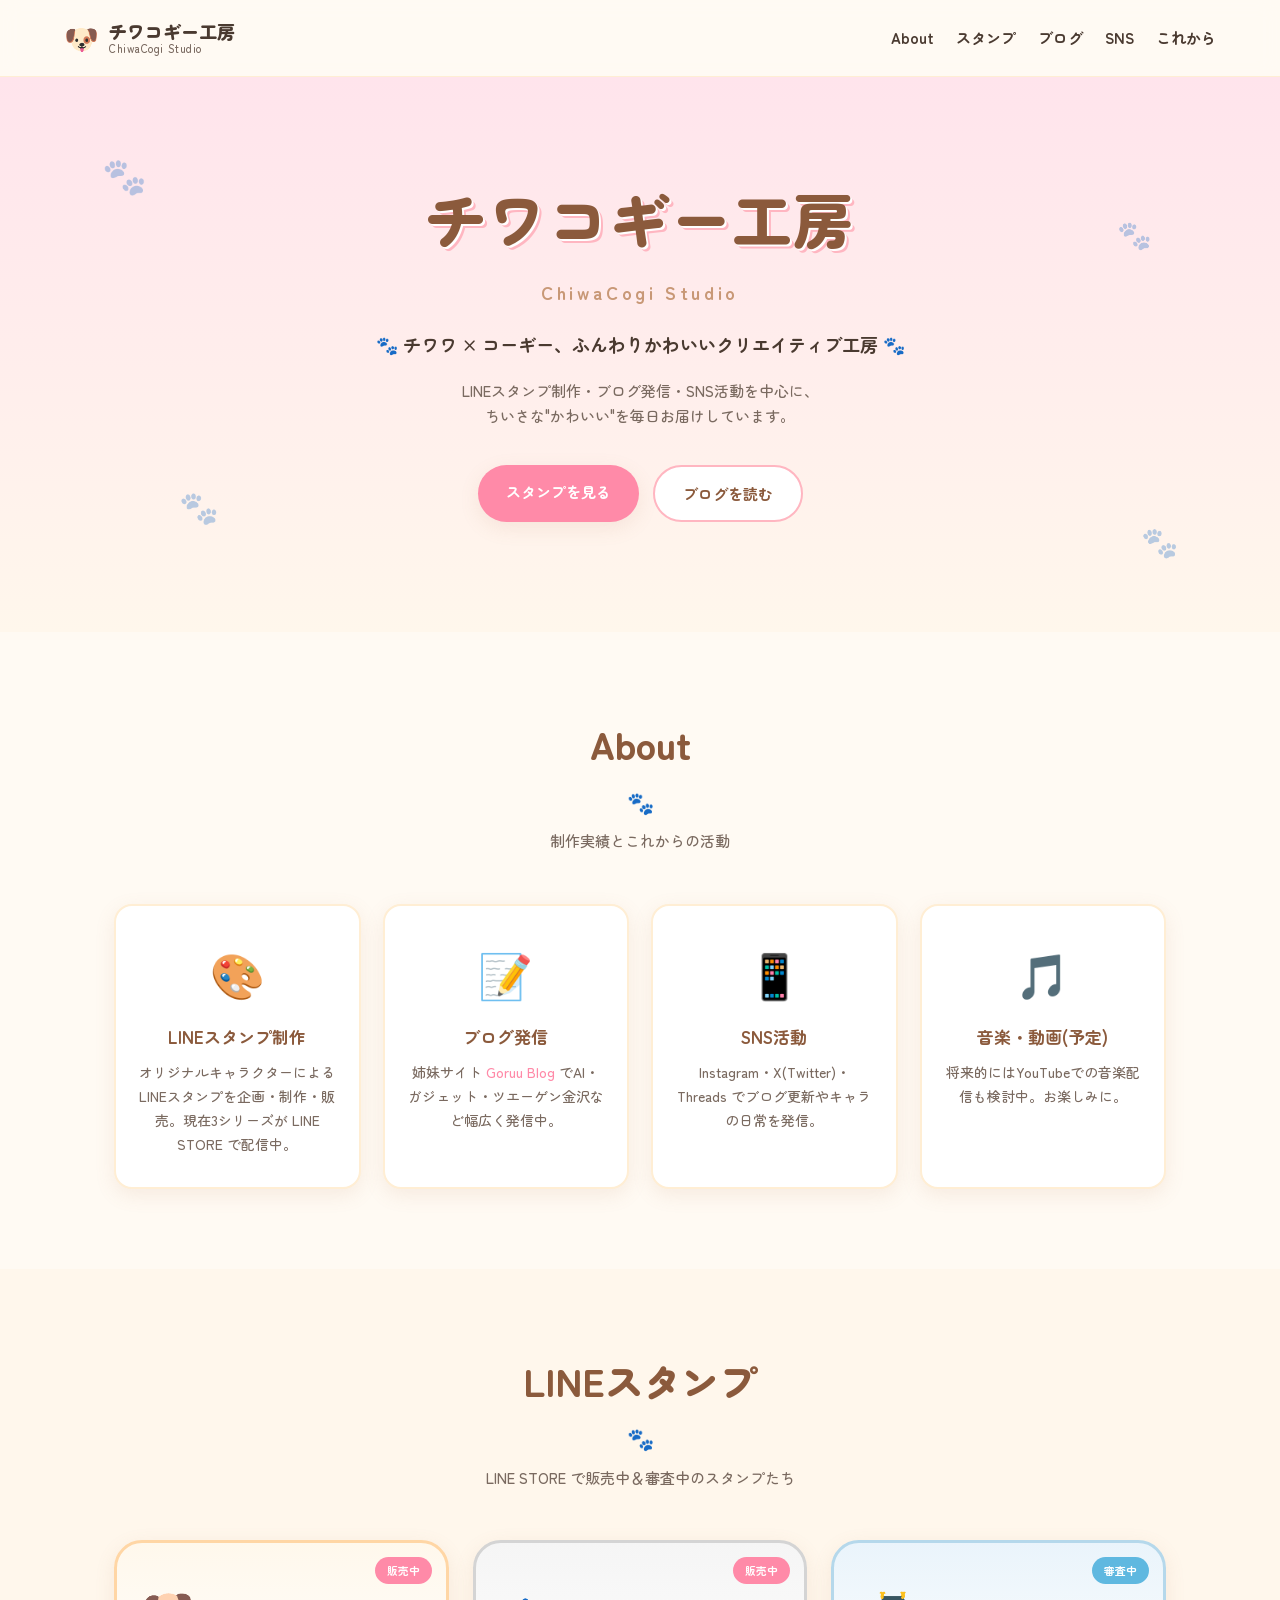
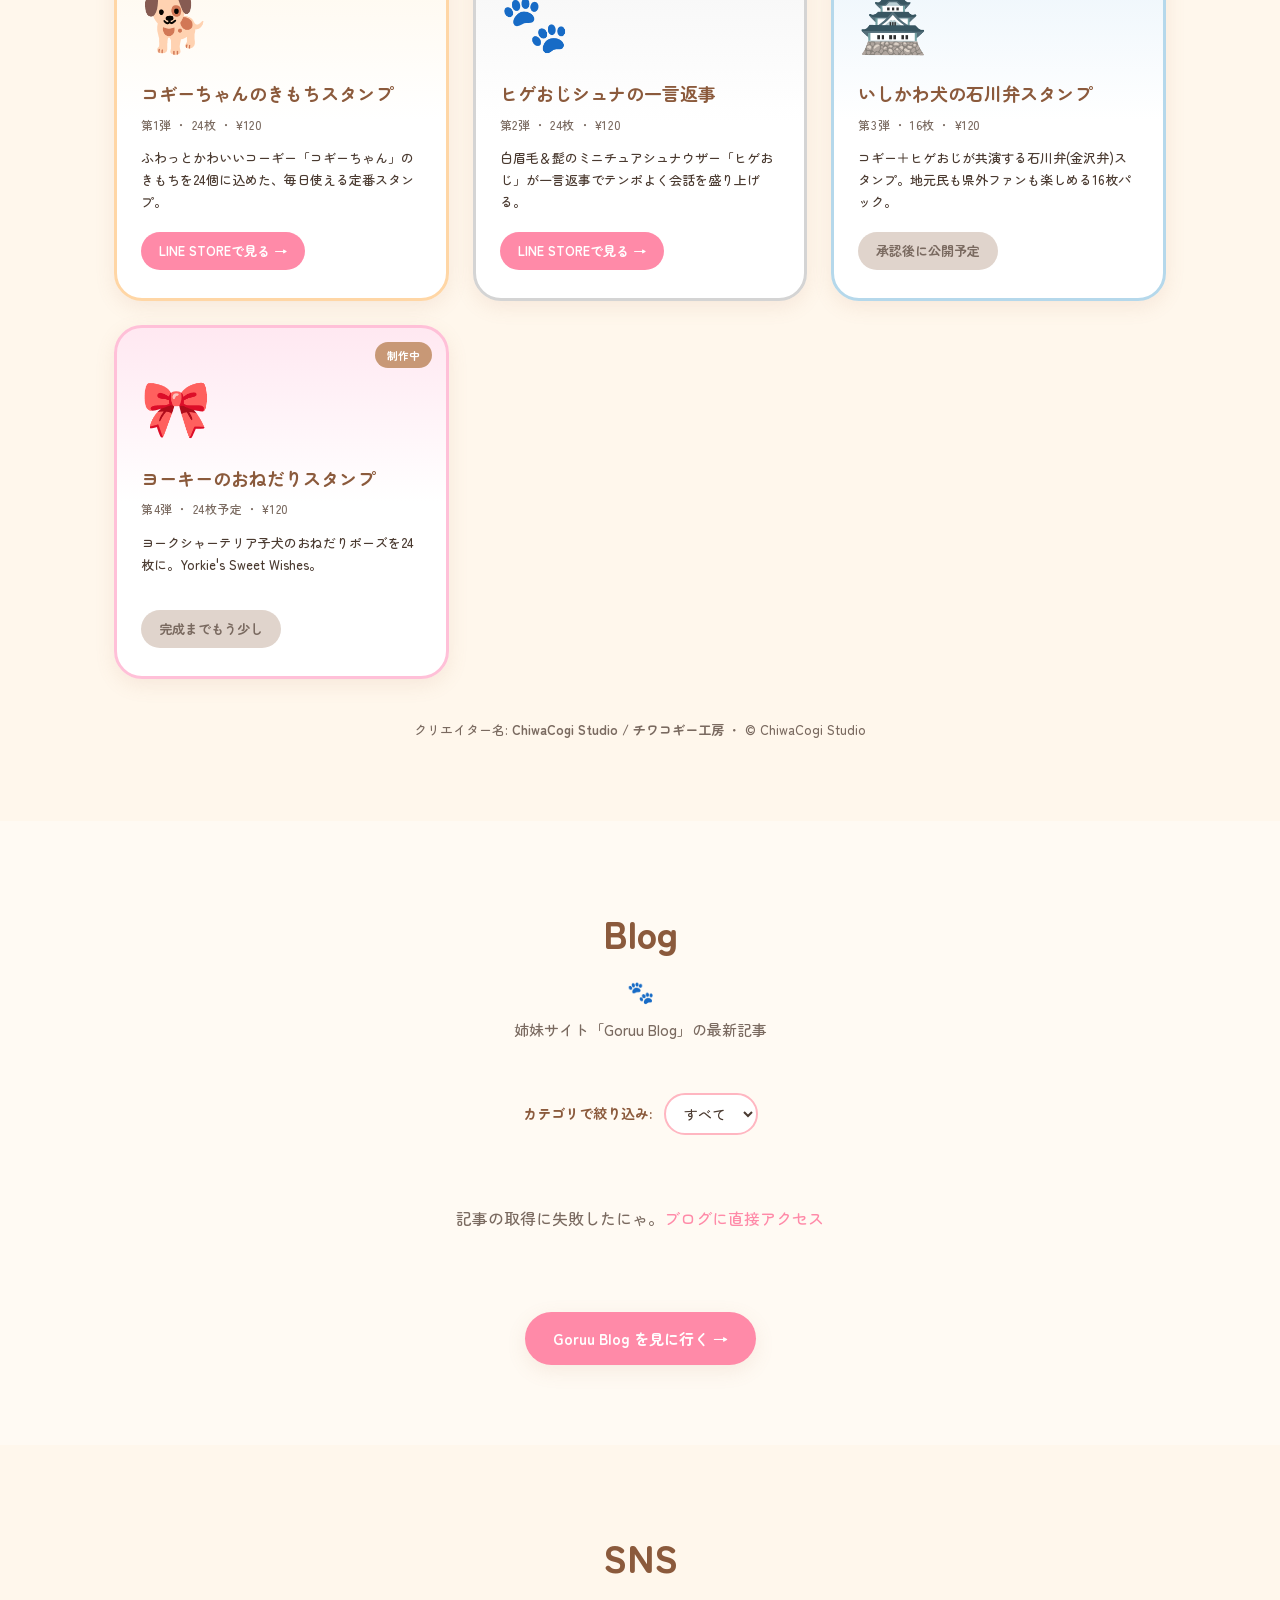
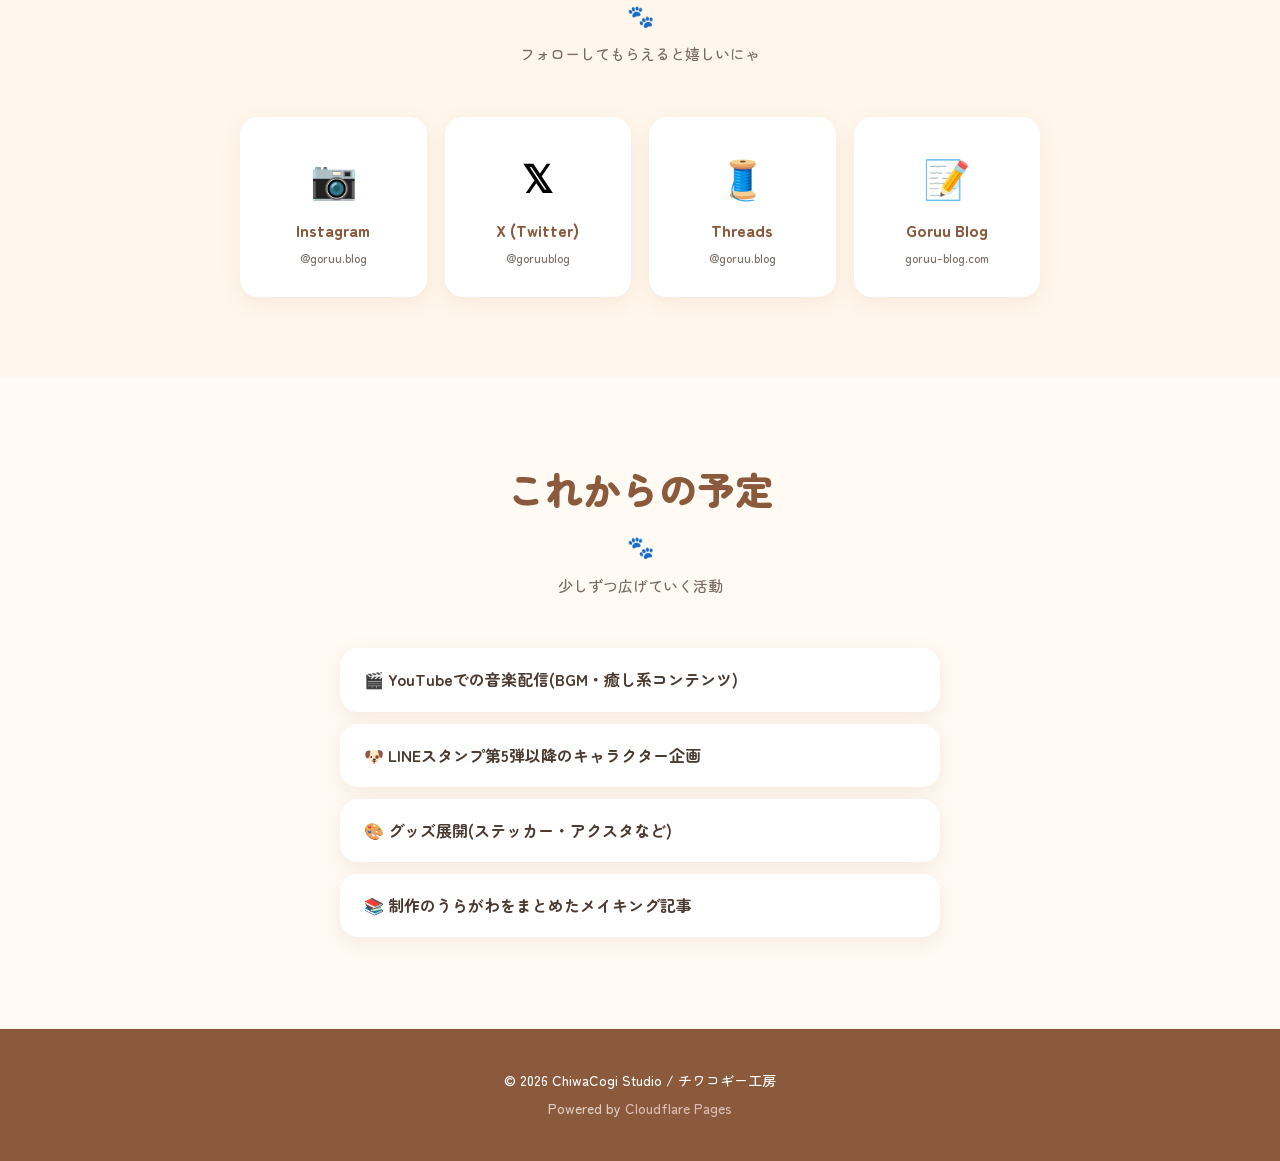
==== index.html @ 41ffc3a0 "Add files via upload" ====
<!DOCTYPE html>
<html lang="ja">
<head>
<meta charset="UTF-8">
<meta name="viewport" content="width=device-width, initial-scale=1.0">
<title>チワコギー工房 | ChiwaCogi Studio</title>
<meta name="description" content="チワコギー工房 ChiwaCogi Studio。LINEスタンプ・ブログ・SNS発信を行うクリエイティブスタジオ。">
<meta property="og:title" content="チワコギー工房 | ChiwaCogi Studio">
<meta property="og:description" content="LINEスタンプ・ブログ・SNS発信。チワワとコギーのMIXがコンセプト。">
<meta property="og:type" content="website">
<link rel="preconnect" href="https://fonts.googleapis.com">
<link rel="preconnect" href="https://fonts.gstatic.com" crossorigin>
<link href="https://fonts.googleapis.com/css2?family=Zen+Maru+Gothic:wght@500;700;900&family=M+PLUS+Rounded+1c:wght@500;700&display=swap" rel="stylesheet">
<link rel="stylesheet" href="style.css">
</head>
<body>
<header class="site-header">
  <div class="header-inner">
    <a href="#" class="logo">
      <span class="logo-emoji">🐶</span>
      <span class="logo-text">
        <span class="logo-jp">チワコギー工房</span>
        <span class="logo-en">ChiwaCogi Studio</span>
      </span>
    </a>
    <nav class="nav">
      <a href="#about">About</a>
      <a href="#stickers">スタンプ</a>
      <a href="#blog">ブログ</a>
      <a href="#sns">SNS</a>
      <a href="#future">これから</a>
    </nav>
    <button class="nav-toggle" aria-label="メニュー">☰</button>
  </div>
</header>

<main>
  <section class="hero">
    <div class="hero-inner">
      <h1 class="hero-title">
        <span class="hero-title-main">チワコギー工房</span>
        <span class="hero-title-sub">ChiwaCogi Studio</span>
      </h1>
      <p class="hero-tagline">
        🐾 チワワ × コーギー、ふんわりかわいいクリエイティブ工房 🐾
      </p>
      <p class="hero-desc">
        LINEスタンプ制作・ブログ発信・SNS活動を中心に、<br>
        ちいさな"かわいい"を毎日お届けしています。
      </p>
      <div class="hero-cta">
        <a href="#stickers" class="btn btn-primary">スタンプを見る</a>
        <a href="#blog" class="btn btn-ghost">ブログを読む</a>
      </div>
    </div>
    <div class="hero-deco" aria-hidden="true">
      <span class="paw paw-1">🐾</span>
      <span class="paw paw-2">🐾</span>
      <span class="paw paw-3">🐾</span>
      <span class="paw paw-4">🐾</span>
    </div>
  </section>

  <section id="about" class="section">
    <div class="container">
      <h2 class="section-title">About</h2>
      <p class="section-lead">制作実績とこれからの活動</p>
      <div class="about-grid">
        <div class="about-card">
          <div class="about-icon">🎨</div>
          <h3>LINEスタンプ制作</h3>
          <p>オリジナルキャラクターによるLINEスタンプを企画・制作・販売。現在3シリーズが LINE STORE で配信中。</p>
        </div>
        <div class="about-card">
          <div class="about-icon">📝</div>
          <h3>ブログ発信</h3>
          <p>姉妹サイト <a href="https://goruu-blog.com" target="_blank" rel="noopener">Goruu Blog</a> でAI・ガジェット・ツエーゲン金沢など幅広く発信中。</p>
        </div>
        <div class="about-card">
          <div class="about-icon">📱</div>
          <h3>SNS活動</h3>
          <p>Instagram・X(Twitter)・Threads でブログ更新やキャラの日常を発信。</p>
        </div>
        <div class="about-card">
          <div class="about-icon">🎵</div>
          <h3>音楽・動画(予定)</h3>
          <p>将来的にはYouTubeでの音楽配信も検討中。お楽しみに。</p>
        </div>
      </div>
    </div>
  </section>

  <section id="stickers" class="section section-cream">
    <div class="container">
      <h2 class="section-title">LINEスタンプ</h2>
      <p class="section-lead">LINE STORE で販売中＆審査中のスタンプたち</p>
      <div class="sticker-grid">
        <article class="sticker-card sticker-card-cogy">
          <div class="sticker-badge sticker-badge-sale">販売中</div>
          <div class="sticker-emoji">🐕</div>
          <h3>コギーちゃんのきもちスタンプ</h3>
          <p class="sticker-meta">第1弾 ・ 24枚 ・ ¥120</p>
          <p class="sticker-desc">ふわっとかわいいコーギー「コギーちゃん」のきもちを24個に込めた、毎日使える定番スタンプ。</p>
          <a href="https://store.line.me/stickershop/product/44475760" target="_blank" rel="noopener" class="sticker-link">LINE STOREで見る →</a>
        </article>
        <article class="sticker-card sticker-card-higeoji">
          <div class="sticker-badge sticker-badge-sale">販売中</div>
          <div class="sticker-emoji">🐾</div>
          <h3>ヒゲおじシュナの一言返事</h3>
          <p class="sticker-meta">第2弾 ・ 24枚 ・ ¥120</p>
          <p class="sticker-desc">白眉毛＆髭のミニチュアシュナウザー「ヒゲおじ」が一言返事でテンポよく会話を盛り上げる。</p>
          <a href="https://store.line.me/stickershop/author/3884316" target="_blank" rel="noopener" class="sticker-link">LINE STOREで見る →</a>
        </article>
        <article class="sticker-card sticker-card-ishikawa">
          <div class="sticker-badge sticker-badge-review">審査中</div>
          <div class="sticker-emoji">🏯</div>
          <h3>いしかわ犬の石川弁スタンプ</h3>
          <p class="sticker-meta">第3弾 ・ 16枚 ・ ¥120</p>
          <p class="sticker-desc">コギー＋ヒゲおじが共演する石川弁(金沢弁)スタンプ。地元民も県外ファンも楽しめる16枚パック。</p>
          <span class="sticker-link sticker-link-disabled">承認後に公開予定</span>
        </article>
        <article class="sticker-card sticker-card-yorkie">
          <div class="sticker-badge sticker-badge-wip">制作中</div>
          <div class="sticker-emoji">🎀</div>
          <h3>ヨーキーのおねだりスタンプ</h3>
          <p class="sticker-meta">第4弾 ・ 24枚予定 ・ ¥120</p>
          <p class="sticker-desc">ヨークシャーテリア子犬のおねだりポーズを24枚に。Yorkie's Sweet Wishes。</p>
          <span class="sticker-link sticker-link-disabled">完成までもう少し</span>
        </article>
      </div>
      <p class="sticker-footer">クリエイター名: <strong>ChiwaCogi Studio / チワコギー工房</strong> ・ © ChiwaCogi Studio</p>
    </div>
  </section>

  <section id="blog" class="section">
    <div class="container">
      <h2 class="section-title">Blog</h2>
      <p class="section-lead">姉妹サイト「Goruu Blog」の最新記事</p>

      <div class="blog-controls">
        <label for="cat-filter">カテゴリで絞り込み:</label>
        <select id="cat-filter">
          <option value="">すべて</option>
        </select>
      </div>

      <div id="blog-list" class="blog-list">
        <p class="blog-loading">記事を読み込み中…</p>
      </div>

      <div class="blog-cta">
        <a href="https://goruu-blog.com" target="_blank" rel="noopener" class="btn btn-primary">Goruu Blog を見に行く →</a>
      </div>
    </div>
  </section>

  <section id="sns" class="section section-cream">
    <div class="container">
      <h2 class="section-title">SNS</h2>
      <p class="section-lead">フォローしてもらえると嬉しいにゃ</p>
      <div class="sns-grid">
        <a href="https://www.instagram.com/goruu.blog" target="_blank" rel="noopener" class="sns-card sns-instagram">
          <div class="sns-icon">📷</div>
          <div class="sns-name">Instagram</div>
          <div class="sns-handle">@goruu.blog</div>
        </a>
        <a href="https://x.com/goruublog" target="_blank" rel="noopener" class="sns-card sns-x">
          <div class="sns-icon">𝕏</div>
          <div class="sns-name">X (Twitter)</div>
          <div class="sns-handle">@goruublog</div>
        </a>
        <a href="https://www.threads.net/@goruu.blog" target="_blank" rel="noopener" class="sns-card sns-threads">
          <div class="sns-icon">🧵</div>
          <div class="sns-name">Threads</div>
          <div class="sns-handle">@goruu.blog</div>
        </a>
        <a href="https://goruu-blog.com" target="_blank" rel="noopener" class="sns-card sns-blog">
          <div class="sns-icon">📝</div>
          <div class="sns-name">Goruu Blog</div>
          <div class="sns-handle">goruu-blog.com</div>
        </a>
      </div>
    </div>
  </section>

  <section id="future" class="section">
    <div class="container">
      <h2 class="section-title">これからの予定</h2>
      <p class="section-lead">少しずつ広げていく活動</p>
      <ul class="future-list">
        <li>🎬 YouTubeでの音楽配信(BGM・癒し系コンテンツ)</li>
        <li>🐶 LINEスタンプ第5弾以降のキャラクター企画</li>
        <li>🎨 グッズ展開(ステッカー・アクスタなど)</li>
        <li>📚 制作のうらがわをまとめたメイキング記事</li>
      </ul>
    </div>
  </section>
</main>

<footer class="site-footer">
  <div class="container">
    <p>© <span id="year"></span> ChiwaCogi Studio / チワコギー工房</p>
    <p class="footer-note">Powered by <a href="https://pages.cloudflare.com/" target="_blank" rel="noopener">Cloudflare Pages</a></p>
  </div>
</footer>

<script src="script.js"></script>
</body>
</html>
---- style.css ----
:root {
  --pink: #ffb6c1;
  --pink-soft: #ffe4ec;
  --pink-deep: #ff8aa8;
  --cream: #fff7ec;
  --cream-deep: #ffeed4;
  --brown: #8b5a3c;
  --brown-soft: #c89876;
  --text: #4a3a30;
  --text-soft: #7a6a60;
  --bg: #fffaf3;
  --shadow: 0 6px 20px rgba(180, 120, 90, 0.12);
  --shadow-hover: 0 10px 30px rgba(180, 120, 90, 0.2);
  --radius: 18px;
  --radius-lg: 28px;
}

* { box-sizing: border-box; margin: 0; padding: 0; }

html { scroll-behavior: smooth; }

body {
  font-family: "Zen Maru Gothic", "M PLUS Rounded 1c", "Hiragino Maru Gothic ProN", "ヒラギノ丸ゴ ProN", sans-serif;
  font-weight: 500;
  color: var(--text);
  background: var(--bg);
  line-height: 1.7;
  -webkit-font-smoothing: antialiased;
}

a { color: var(--pink-deep); text-decoration: none; transition: opacity 0.2s; }
a:hover { opacity: 0.7; }

img { max-width: 100%; height: auto; display: block; }

.container { max-width: 1100px; margin: 0 auto; padding: 0 24px; }

/* Header */
.site-header {
  position: sticky;
  top: 0;
  background: rgba(255, 250, 243, 0.92);
  backdrop-filter: blur(10px);
  -webkit-backdrop-filter: blur(10px);
  border-bottom: 1px solid var(--cream-deep);
  z-index: 100;
}
.header-inner {
  max-width: 1200px;
  margin: 0 auto;
  padding: 14px 24px;
  display: flex;
  align-items: center;
  justify-content: space-between;
  gap: 16px;
}
.logo {
  display: flex;
  align-items: center;
  gap: 10px;
  color: var(--text);
}
.logo-emoji { font-size: 28px; }
.logo-text { display: flex; flex-direction: column; line-height: 1.1; }
.logo-jp { font-weight: 900; font-size: 18px; }
.logo-en { font-size: 11px; color: var(--text-soft); letter-spacing: 0.05em; }
.nav { display: flex; gap: 22px; }
.nav a { color: var(--text); font-weight: 700; font-size: 15px; }
.nav a:hover { color: var(--pink-deep); opacity: 1; }
.nav-toggle {
  display: none;
  background: none;
  border: none;
  font-size: 26px;
  cursor: pointer;
  color: var(--text);
}

/* Hero */
.hero {
  position: relative;
  padding: 90px 24px 110px;
  text-align: center;
  background: linear-gradient(180deg, var(--pink-soft) 0%, var(--cream) 100%);
  overflow: hidden;
}
.hero-inner { position: relative; z-index: 2; max-width: 800px; margin: 0 auto; }
.hero-title { margin-bottom: 22px; }
.hero-title-main {
  display: block;
  font-size: clamp(36px, 7vw, 60px);
  font-weight: 900;
  color: var(--brown);
  letter-spacing: 0.02em;
  text-shadow: 2px 2px 0 #fff, 4px 4px 0 var(--pink);
}
.hero-title-sub {
  display: block;
  font-size: clamp(14px, 2.4vw, 18px);
  color: var(--brown-soft);
  letter-spacing: 0.2em;
  margin-top: 8px;
  font-weight: 700;
}
.hero-tagline {
  font-size: clamp(15px, 2.4vw, 18px);
  color: var(--text);
  margin-bottom: 18px;
  font-weight: 700;
}
.hero-desc { color: var(--text-soft); margin-bottom: 36px; font-size: 15px; }
.hero-cta { display: flex; gap: 14px; justify-content: center; flex-wrap: wrap; }
.btn {
  display: inline-block;
  padding: 14px 28px;
  border-radius: 999px;
  font-weight: 700;
  font-size: 15px;
  transition: transform 0.15s, box-shadow 0.15s;
  cursor: pointer;
  border: none;
}
.btn-primary {
  background: var(--pink-deep);
  color: #fff;
  box-shadow: var(--shadow);
}
.btn-primary:hover { transform: translateY(-2px); box-shadow: var(--shadow-hover); opacity: 1; }
.btn-ghost {
  background: #fff;
  color: var(--brown);
  border: 2px solid var(--pink);
}
.btn-ghost:hover { background: var(--pink-soft); opacity: 1; }

.hero-deco { position: absolute; inset: 0; pointer-events: none; }
.paw {
  position: absolute;
  font-size: 36px;
  opacity: 0.3;
  animation: float 4s ease-in-out infinite;
}
.paw-1 { top: 12%; left: 8%; animation-delay: 0s; }
.paw-2 { top: 24%; right: 10%; animation-delay: 1s; font-size: 28px; }
.paw-3 { bottom: 18%; left: 14%; animation-delay: 2s; font-size: 32px; }
.paw-4 { bottom: 12%; right: 8%; animation-delay: 1.5s; font-size: 30px; }
@keyframes float {
  0%,100% { transform: translateY(0) rotate(-10deg); }
  50% { transform: translateY(-12px) rotate(10deg); }
}

/* Sections */
.section { padding: 80px 0; }
.section-cream { background: var(--cream); }
.section-title {
  text-align: center;
  font-size: clamp(28px, 4vw, 38px);
  color: var(--brown);
  margin-bottom: 8px;
  font-weight: 900;
  position: relative;
  display: block;
}
.section-title::after {
  content: "🐾";
  display: block;
  font-size: 22px;
  margin-top: 6px;
  filter: hue-rotate(0deg);
}
.section-lead {
  text-align: center;
  color: var(--text-soft);
  margin-bottom: 50px;
  font-size: 15px;
}

/* About */
.about-grid {
  display: grid;
  grid-template-columns: repeat(auto-fit, minmax(230px, 1fr));
  gap: 22px;
}
.about-card {
  background: #fff;
  padding: 30px 22px;
  border-radius: var(--radius);
  text-align: center;
  box-shadow: var(--shadow);
  border: 2px solid var(--cream-deep);
  transition: transform 0.2s, box-shadow 0.2s;
}
.about-card:hover { transform: translateY(-4px); box-shadow: var(--shadow-hover); }
.about-icon { font-size: 44px; margin-bottom: 12px; }
.about-card h3 { color: var(--brown); margin-bottom: 10px; font-size: 17px; }
.about-card p { font-size: 14px; color: var(--text-soft); }

/* Stickers */
.sticker-grid {
  display: grid;
  grid-template-columns: repeat(auto-fit, minmax(260px, 1fr));
  gap: 24px;
}
.sticker-card {
  background: #fff;
  border-radius: var(--radius-lg);
  padding: 28px 24px;
  position: relative;
  box-shadow: var(--shadow);
  border: 3px solid transparent;
  transition: transform 0.2s, box-shadow 0.2s;
  overflow: hidden;
}
.sticker-card:hover { transform: translateY(-6px); box-shadow: var(--shadow-hover); }
.sticker-card-cogy { border-color: #ffd6a5; background: linear-gradient(180deg, #fff8ec 0%, #fff 50%); }
.sticker-card-higeoji { border-color: #d4d4d4; background: linear-gradient(180deg, #f5f5f5 0%, #fff 50%); }
.sticker-card-ishikawa { border-color: #b5d8eb; background: linear-gradient(180deg, #eaf4fb 0%, #fff 50%); }
.sticker-card-yorkie { border-color: #ffc0d8; background: linear-gradient(180deg, #ffe8f1 0%, #fff 50%); }
.sticker-badge {
  position: absolute;
  top: 14px;
  right: 14px;
  padding: 4px 12px;
  border-radius: 999px;
  font-size: 11px;
  font-weight: 700;
  color: #fff;
}
.sticker-badge-sale { background: #ff8aa8; }
.sticker-badge-review { background: #5fb8e0; }
.sticker-badge-wip { background: #c89876; }
.sticker-emoji { font-size: 56px; margin-bottom: 12px; }
.sticker-card h3 { color: var(--brown); font-size: 18px; margin-bottom: 6px; }
.sticker-meta { font-size: 12px; color: var(--text-soft); margin-bottom: 12px; letter-spacing: 0.05em; }
.sticker-desc { font-size: 13px; color: var(--text); margin-bottom: 18px; min-height: 60px; }
.sticker-link {
  display: inline-block;
  padding: 8px 18px;
  background: var(--pink-deep);
  color: #fff;
  border-radius: 999px;
  font-size: 13px;
  font-weight: 700;
}
.sticker-link:hover { opacity: 1; background: var(--brown); }
.sticker-link-disabled {
  background: #e0d4cc;
  color: var(--text-soft);
  cursor: not-allowed;
}
.sticker-link-disabled:hover { background: #e0d4cc; }
.sticker-footer {
  text-align: center;
  margin-top: 40px;
  font-size: 13px;
  color: var(--text-soft);
}

/* Blog */
.blog-controls {
  display: flex;
  justify-content: center;
  align-items: center;
  gap: 12px;
  margin-bottom: 30px;
  flex-wrap: wrap;
}
.blog-controls label { font-weight: 700; color: var(--brown); font-size: 14px; }
.blog-controls select {
  font-family: inherit;
  font-size: 14px;
  padding: 8px 14px;
  border-radius: 999px;
  border: 2px solid var(--pink);
  background: #fff;
  cursor: pointer;
  font-weight: 500;
  color: var(--text);
}
.blog-list {
  display: grid;
  grid-template-columns: repeat(auto-fit, minmax(260px, 1fr));
  gap: 22px;
}
.blog-loading, .blog-error, .blog-empty {
  grid-column: 1 / -1;
  text-align: center;
  color: var(--text-soft);
  padding: 40px;
}
.blog-card {
  background: #fff;
  border-radius: var(--radius);
  overflow: hidden;
  box-shadow: var(--shadow);
  transition: transform 0.2s, box-shadow 0.2s;
  display: flex;
  flex-direction: column;
}
.blog-card:hover { transform: translateY(-4px); box-shadow: var(--shadow-hover); }
.blog-card a { color: var(--text); display: flex; flex-direction: column; height: 100%; }
.blog-card a:hover { opacity: 1; }
.blog-thumb {
  aspect-ratio: 16 / 9;
  background: var(--cream-deep) center/cover no-repeat;
  position: relative;
}
.blog-thumb-fallback {
  display: flex;
  align-items: center;
  justify-content: center;
  font-size: 50px;
  color: var(--brown-soft);
  background: linear-gradient(135deg, var(--pink-soft), var(--cream-deep));
}
.blog-body { padding: 18px 20px 22px; flex: 1; display: flex; flex-direction: column; }
.blog-cat-list { display: flex; flex-wrap: wrap; gap: 6px; margin-bottom: 8px; }
.blog-cat {
  font-size: 11px;
  padding: 2px 10px;
  background: var(--pink-soft);
  color: var(--pink-deep);
  border-radius: 999px;
  font-weight: 700;
}
.blog-title {
  font-size: 15px;
  font-weight: 700;
  margin-bottom: 8px;
  line-height: 1.5;
  display: -webkit-box;
  -webkit-line-clamp: 3;
  -webkit-box-orient: vertical;
  overflow: hidden;
}
.blog-date { font-size: 12px; color: var(--text-soft); margin-top: auto; }
.blog-cta { text-align: center; margin-top: 40px; }

/* SNS */
.sns-grid {
  display: grid;
  grid-template-columns: repeat(auto-fit, minmax(180px, 1fr));
  gap: 18px;
  max-width: 800px;
  margin: 0 auto;
}
.sns-card {
  background: #fff;
  padding: 28px 18px;
  border-radius: var(--radius);
  text-align: center;
  box-shadow: var(--shadow);
  color: var(--text);
  transition: transform 0.2s, box-shadow 0.2s;
}
.sns-card:hover { transform: translateY(-4px); box-shadow: var(--shadow-hover); opacity: 1; }
.sns-icon { font-size: 38px; margin-bottom: 8px; }
.sns-name { font-weight: 900; color: var(--brown); margin-bottom: 4px; }
.sns-handle { font-size: 12px; color: var(--text-soft); }
.sns-x .sns-icon { color: #000; font-weight: 900; }
.sns-instagram .sns-icon { filter: hue-rotate(0deg); }

/* Future */
.future-list {
  list-style: none;
  max-width: 600px;
  margin: 0 auto;
}
.future-list li {
  background: #fff;
  padding: 18px 24px;
  border-radius: var(--radius);
  margin-bottom: 12px;
  box-shadow: var(--shadow);
  font-weight: 700;
  color: var(--text);
}

/* Footer */
.site-footer {
  background: var(--brown);
  color: #fff;
  padding: 36px 0;
  text-align: center;
}
.site-footer p { margin: 4px 0; font-size: 14px; }
.footer-note { font-size: 12px; opacity: 0.7; }
.site-footer a { color: var(--pink-soft); }

/* Mobile */
@media (max-width: 720px) {
  .nav { display: none; position: absolute; top: 100%; left: 0; right: 0; background: #fff; flex-direction: column; padding: 16px; gap: 12px; box-shadow: var(--shadow); }
  .nav.is-open { display: flex; }
  .nav-toggle { display: block; }
  .hero { padding: 60px 20px 80px; }
  .section { padding: 60px 0; }
}
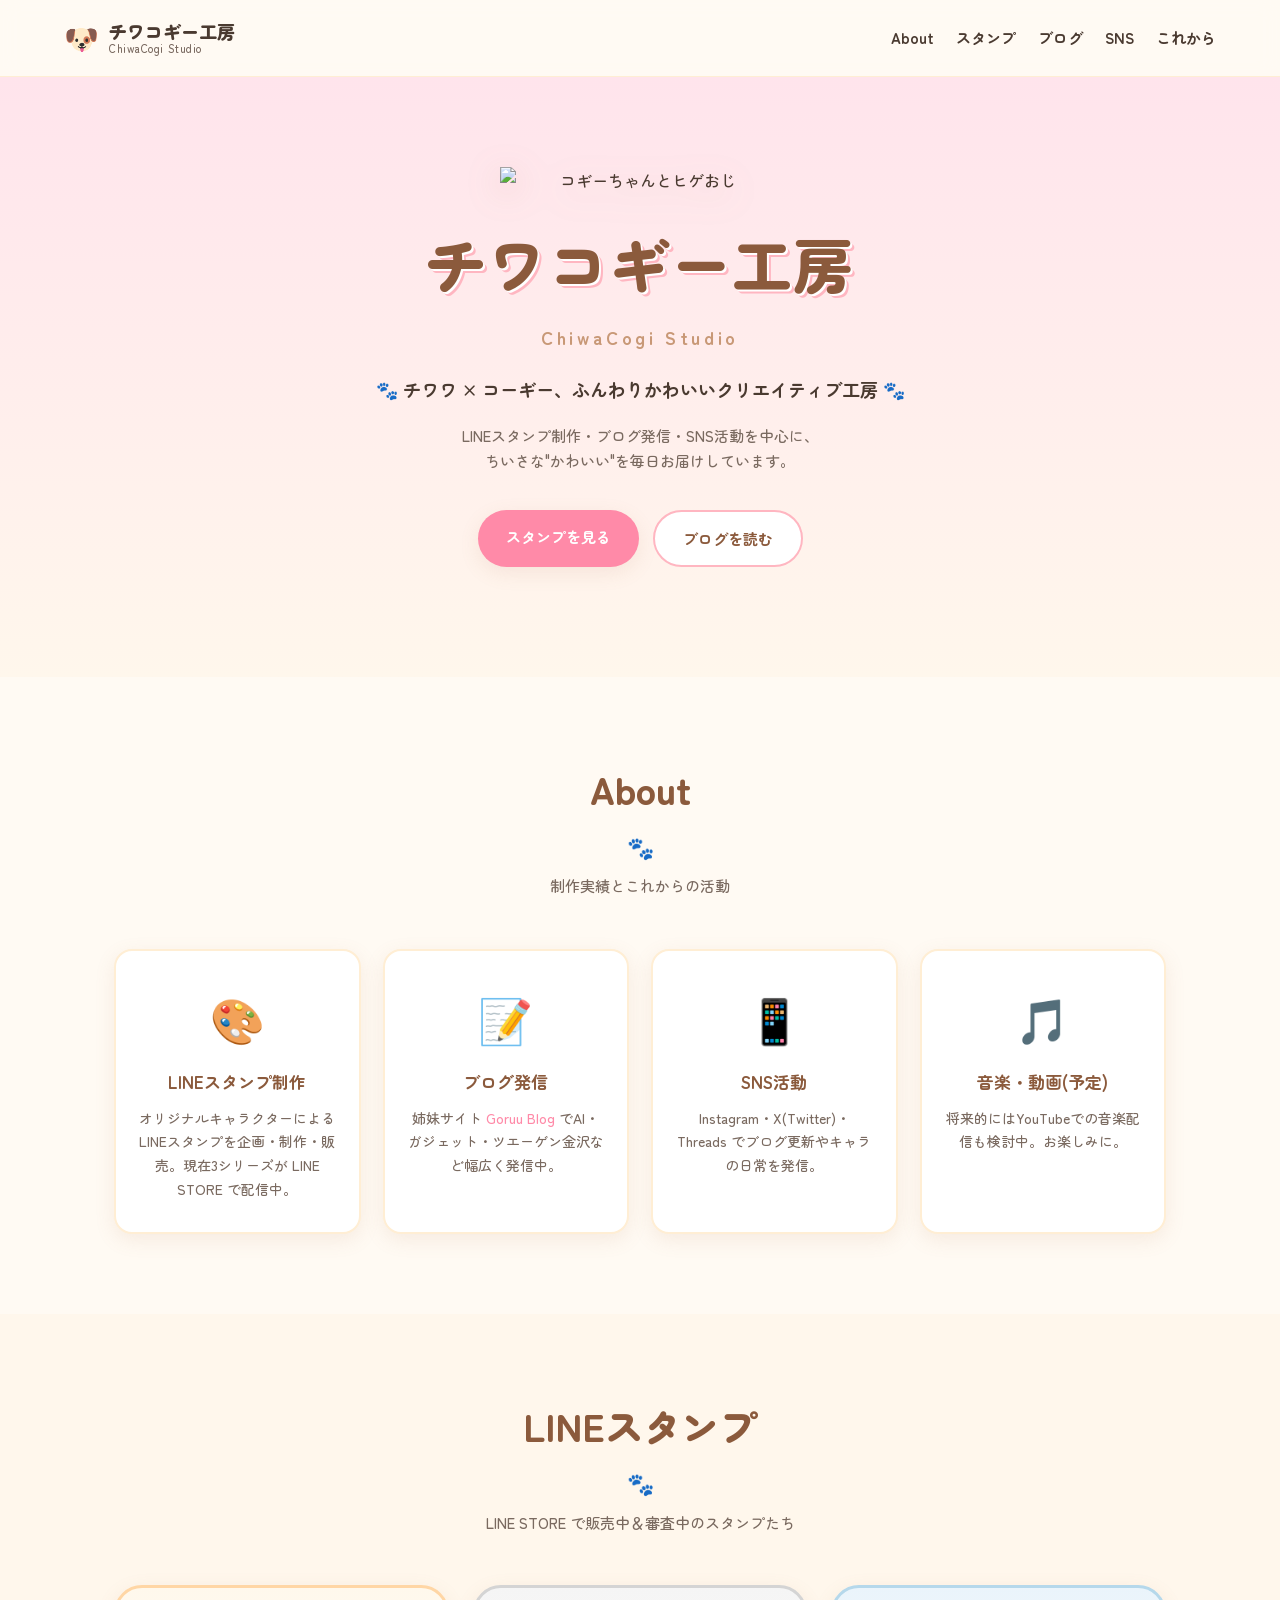
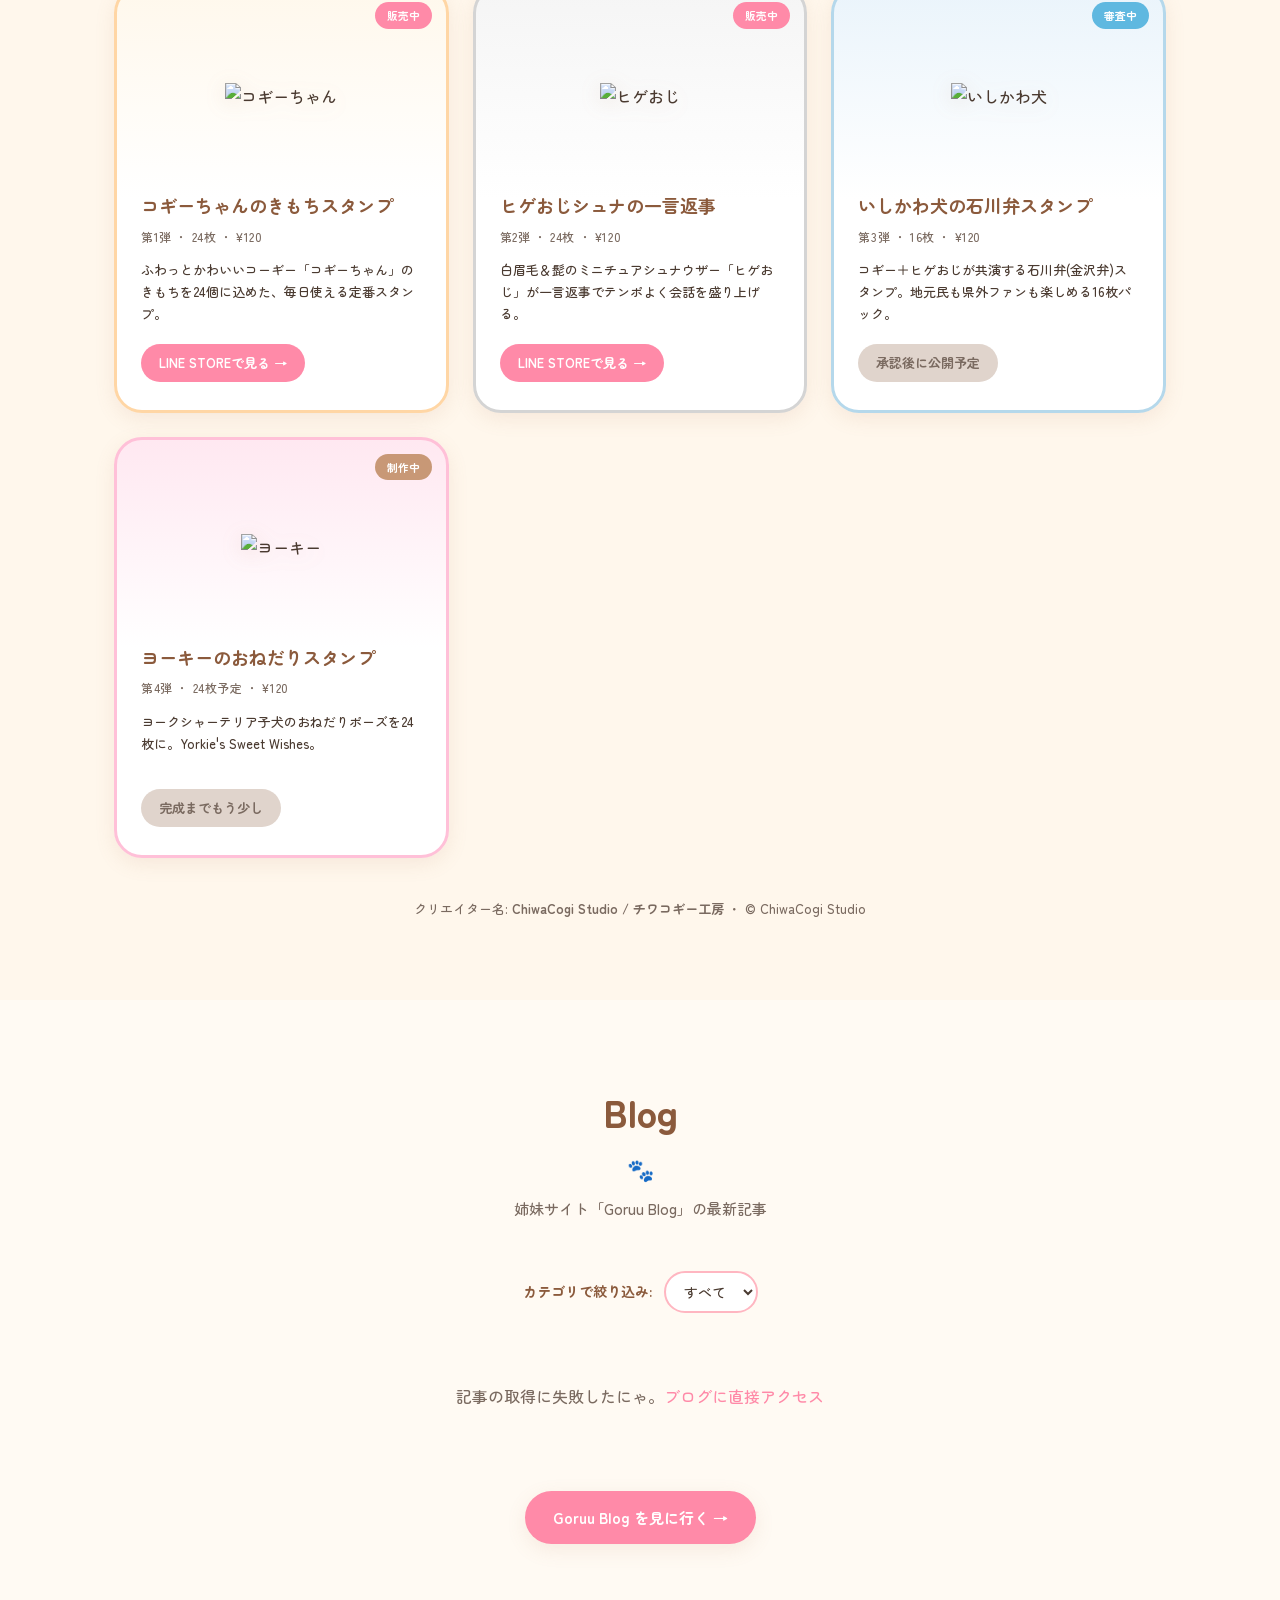
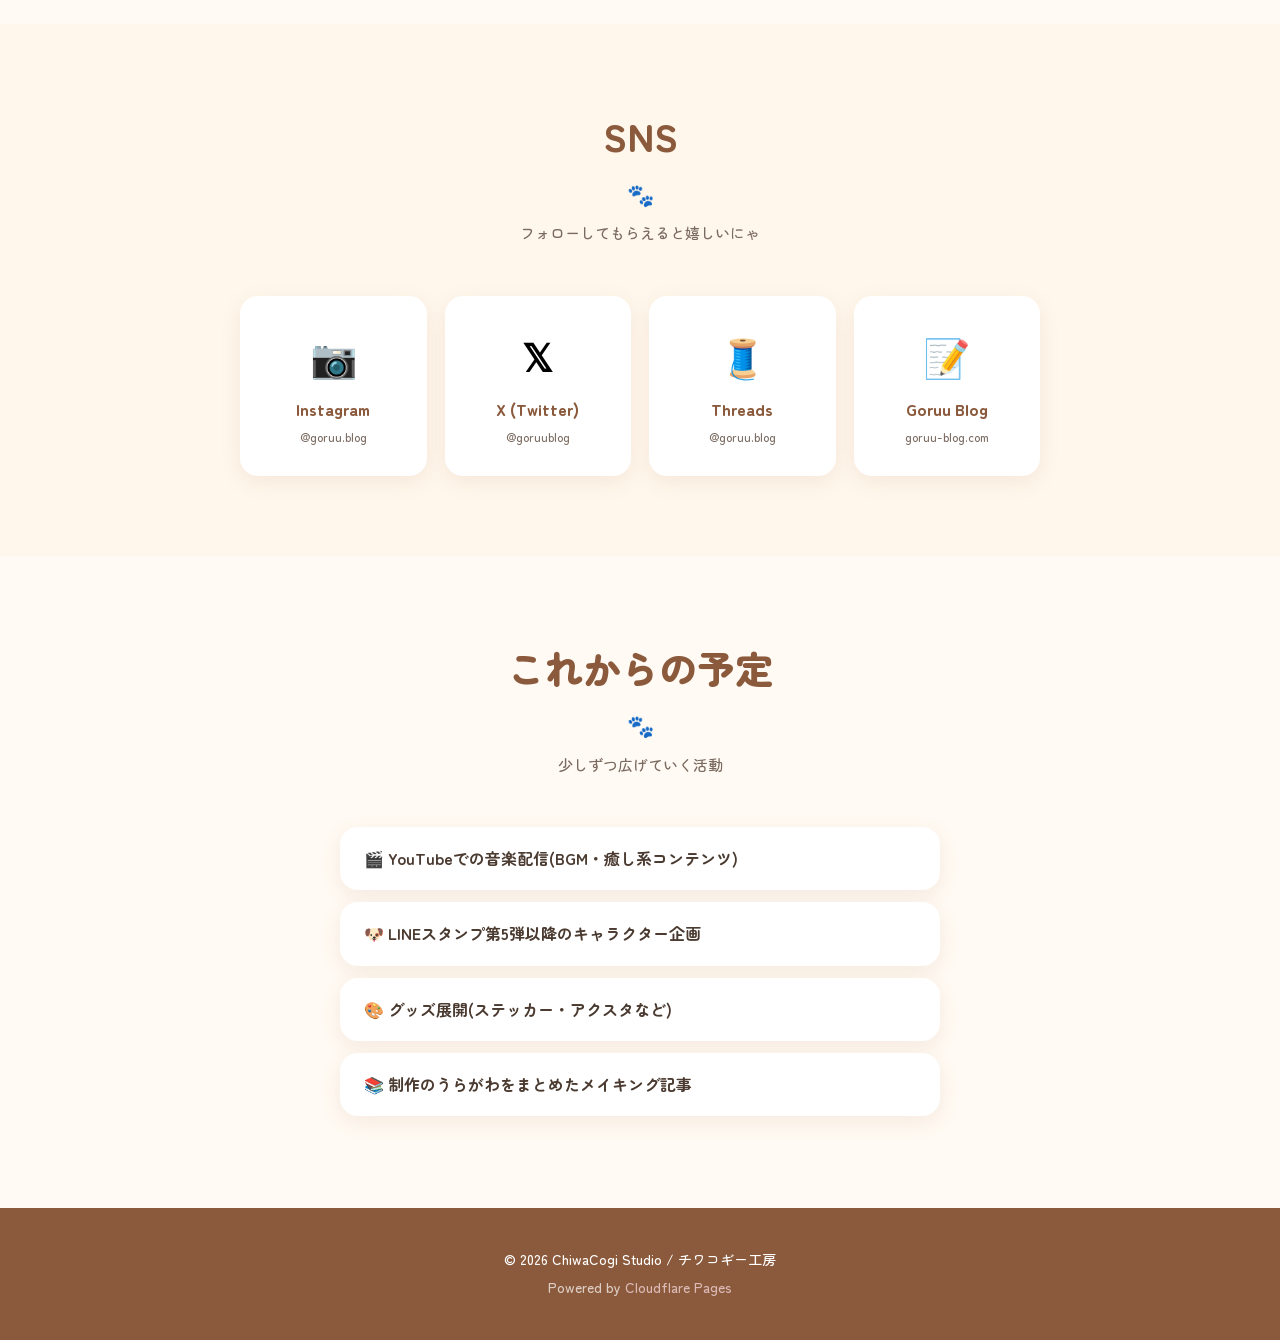
==== commit 5933c372: "Add files via upload" ====
--- a/index.html
+++ b/index.html
@@ -37,6 +37,7 @@
 <main>
   <section class="hero">
     <div class="hero-inner">
+      <img class="hero-image" src="images/stickers/hero_main.png" alt="コギーちゃんとヒゲおじ" loading="eager">
       <h1 class="hero-title">
         <span class="hero-title-main">チワコギー工房</span>
         <span class="hero-title-sub">ChiwaCogi Studio</span>
@@ -53,11 +54,10 @@
         <a href="#blog" class="btn btn-ghost">ブログを読む</a>
       </div>
     </div>
-    <div class="hero-deco" aria-hidden="true">
-      <span class="paw paw-1">🐾</span>
-      <span class="paw paw-2">🐾</span>
-      <span class="paw paw-3">🐾</span>
-      <span class="paw paw-4">🐾</span>
+    <div class="hero-friends" aria-hidden="true">
+      <img src="images/stickers/cogy_main.png" alt="" class="hero-friend hero-friend-1">
+      <img src="images/stickers/higeoji_main.png" alt="" class="hero-friend hero-friend-2">
+      <img src="images/stickers/yorkie_main.png" alt="" class="hero-friend hero-friend-3">
     </div>
   </section>
 
@@ -97,7 +97,9 @@
       <div class="sticker-grid">
         <article class="sticker-card sticker-card-cogy">
           <div class="sticker-badge sticker-badge-sale">販売中</div>
-          <div class="sticker-emoji">🐕</div>
+          <div class="sticker-image-wrap">
+            <img src="images/stickers/cogy_main.png" alt="コギーちゃん" class="sticker-image" loading="lazy">
+          </div>
           <h3>コギーちゃんのきもちスタンプ</h3>
           <p class="sticker-meta">第1弾 ・ 24枚 ・ ¥120</p>
           <p class="sticker-desc">ふわっとかわいいコーギー「コギーちゃん」のきもちを24個に込めた、毎日使える定番スタンプ。</p>
@@ -105,7 +107,9 @@
         </article>
         <article class="sticker-card sticker-card-higeoji">
           <div class="sticker-badge sticker-badge-sale">販売中</div>
-          <div class="sticker-emoji">🐾</div>
+          <div class="sticker-image-wrap">
+            <img src="images/stickers/higeoji_main.png" alt="ヒゲおじ" class="sticker-image" loading="lazy">
+          </div>
           <h3>ヒゲおじシュナの一言返事</h3>
           <p class="sticker-meta">第2弾 ・ 24枚 ・ ¥120</p>
           <p class="sticker-desc">白眉毛＆髭のミニチュアシュナウザー「ヒゲおじ」が一言返事でテンポよく会話を盛り上げる。</p>
@@ -113,7 +117,9 @@
         </article>
         <article class="sticker-card sticker-card-ishikawa">
           <div class="sticker-badge sticker-badge-review">審査中</div>
-          <div class="sticker-emoji">🏯</div>
+          <div class="sticker-image-wrap">
+            <img src="images/stickers/ishikawa_main.png" alt="いしかわ犬" class="sticker-image" loading="lazy">
+          </div>
           <h3>いしかわ犬の石川弁スタンプ</h3>
           <p class="sticker-meta">第3弾 ・ 16枚 ・ ¥120</p>
           <p class="sticker-desc">コギー＋ヒゲおじが共演する石川弁(金沢弁)スタンプ。地元民も県外ファンも楽しめる16枚パック。</p>
@@ -121,7 +127,9 @@
         </article>
         <article class="sticker-card sticker-card-yorkie">
           <div class="sticker-badge sticker-badge-wip">制作中</div>
-          <div class="sticker-emoji">🎀</div>
+          <div class="sticker-image-wrap">
+            <img src="images/stickers/yorkie_main.png" alt="ヨーキー" class="sticker-image" loading="lazy">
+          </div>
           <h3>ヨーキーのおねだりスタンプ</h3>
           <p class="sticker-meta">第4弾 ・ 24枚予定 ・ ¥120</p>
           <p class="sticker-desc">ヨークシャーテリア子犬のおねだりポーズを24枚に。Yorkie's Sweet Wishes。</p>
--- a/style.css
+++ b/style.css
@@ -133,20 +133,40 @@
 }
 .btn-ghost:hover { background: var(--pink-soft); opacity: 1; }
 
-.hero-deco { position: absolute; inset: 0; pointer-events: none; }
-.paw {
+.hero-image {
+  width: clamp(180px, 32vw, 280px);
+  height: auto;
+  margin: 0 auto 18px;
+  display: block;
+  filter: drop-shadow(0 8px 16px rgba(180, 120, 90, 0.25));
+  animation: bounce 3s ease-in-out infinite;
+}
+@keyframes bounce {
+  0%,100% { transform: translateY(0); }
+  50% { transform: translateY(-8px); }
+}
+.hero-friends { position: absolute; inset: 0; pointer-events: none; }
+.hero-friend {
   position: absolute;
-  font-size: 36px;
-  opacity: 0.3;
-  animation: float 4s ease-in-out infinite;
-}
-.paw-1 { top: 12%; left: 8%; animation-delay: 0s; }
-.paw-2 { top: 24%; right: 10%; animation-delay: 1s; font-size: 28px; }
-.paw-3 { bottom: 18%; left: 14%; animation-delay: 2s; font-size: 32px; }
-.paw-4 { bottom: 12%; right: 8%; animation-delay: 1.5s; font-size: 30px; }
-@keyframes float {
-  0%,100% { transform: translateY(0) rotate(-10deg); }
-  50% { transform: translateY(-12px) rotate(10deg); }
+  width: clamp(70px, 10vw, 120px);
+  height: auto;
+  opacity: 0.85;
+  filter: drop-shadow(0 4px 10px rgba(180, 120, 90, 0.2));
+  animation: float-friend 5s ease-in-out infinite;
+}
+.hero-friend-1 { top: 10%; left: 4%; animation-delay: 0s; transform: rotate(-8deg); }
+.hero-friend-2 { top: 16%; right: 4%; animation-delay: 1.5s; transform: rotate(6deg); }
+.hero-friend-3 { bottom: 14%; left: 6%; animation-delay: 2.5s; transform: rotate(4deg); }
+@keyframes float-friend {
+  0%,100% { transform: translateY(0) rotate(var(--r, 0deg)); }
+  50% { transform: translateY(-10px) rotate(var(--r, 0deg)); }
+}
+.hero-friend-1 { --r: -8deg; }
+.hero-friend-2 { --r: 6deg; }
+.hero-friend-3 { --r: 4deg; }
+@media (max-width: 720px) {
+  .hero-friend-1, .hero-friend-3 { display: none; }
+  .hero-friend-2 { width: 60px; top: 8%; right: 6%; }
 }
 
 /* Sections */
@@ -229,7 +249,22 @@
 .sticker-badge-sale { background: #ff8aa8; }
 .sticker-badge-review { background: #5fb8e0; }
 .sticker-badge-wip { background: #c89876; }
-.sticker-emoji { font-size: 56px; margin-bottom: 12px; }
+.sticker-image-wrap {
+  display: flex;
+  align-items: center;
+  justify-content: center;
+  height: 160px;
+  margin-bottom: 14px;
+}
+.sticker-image {
+  max-width: 160px;
+  max-height: 160px;
+  width: auto;
+  height: auto;
+  filter: drop-shadow(0 4px 10px rgba(180, 120, 90, 0.15));
+  transition: transform 0.3s;
+}
+.sticker-card:hover .sticker-image { transform: scale(1.08) rotate(-3deg); }
 .sticker-card h3 { color: var(--brown); font-size: 18px; margin-bottom: 6px; }
 .sticker-meta { font-size: 12px; color: var(--text-soft); margin-bottom: 12px; letter-spacing: 0.05em; }
 .sticker-desc { font-size: 13px; color: var(--text); margin-bottom: 18px; min-height: 60px; }
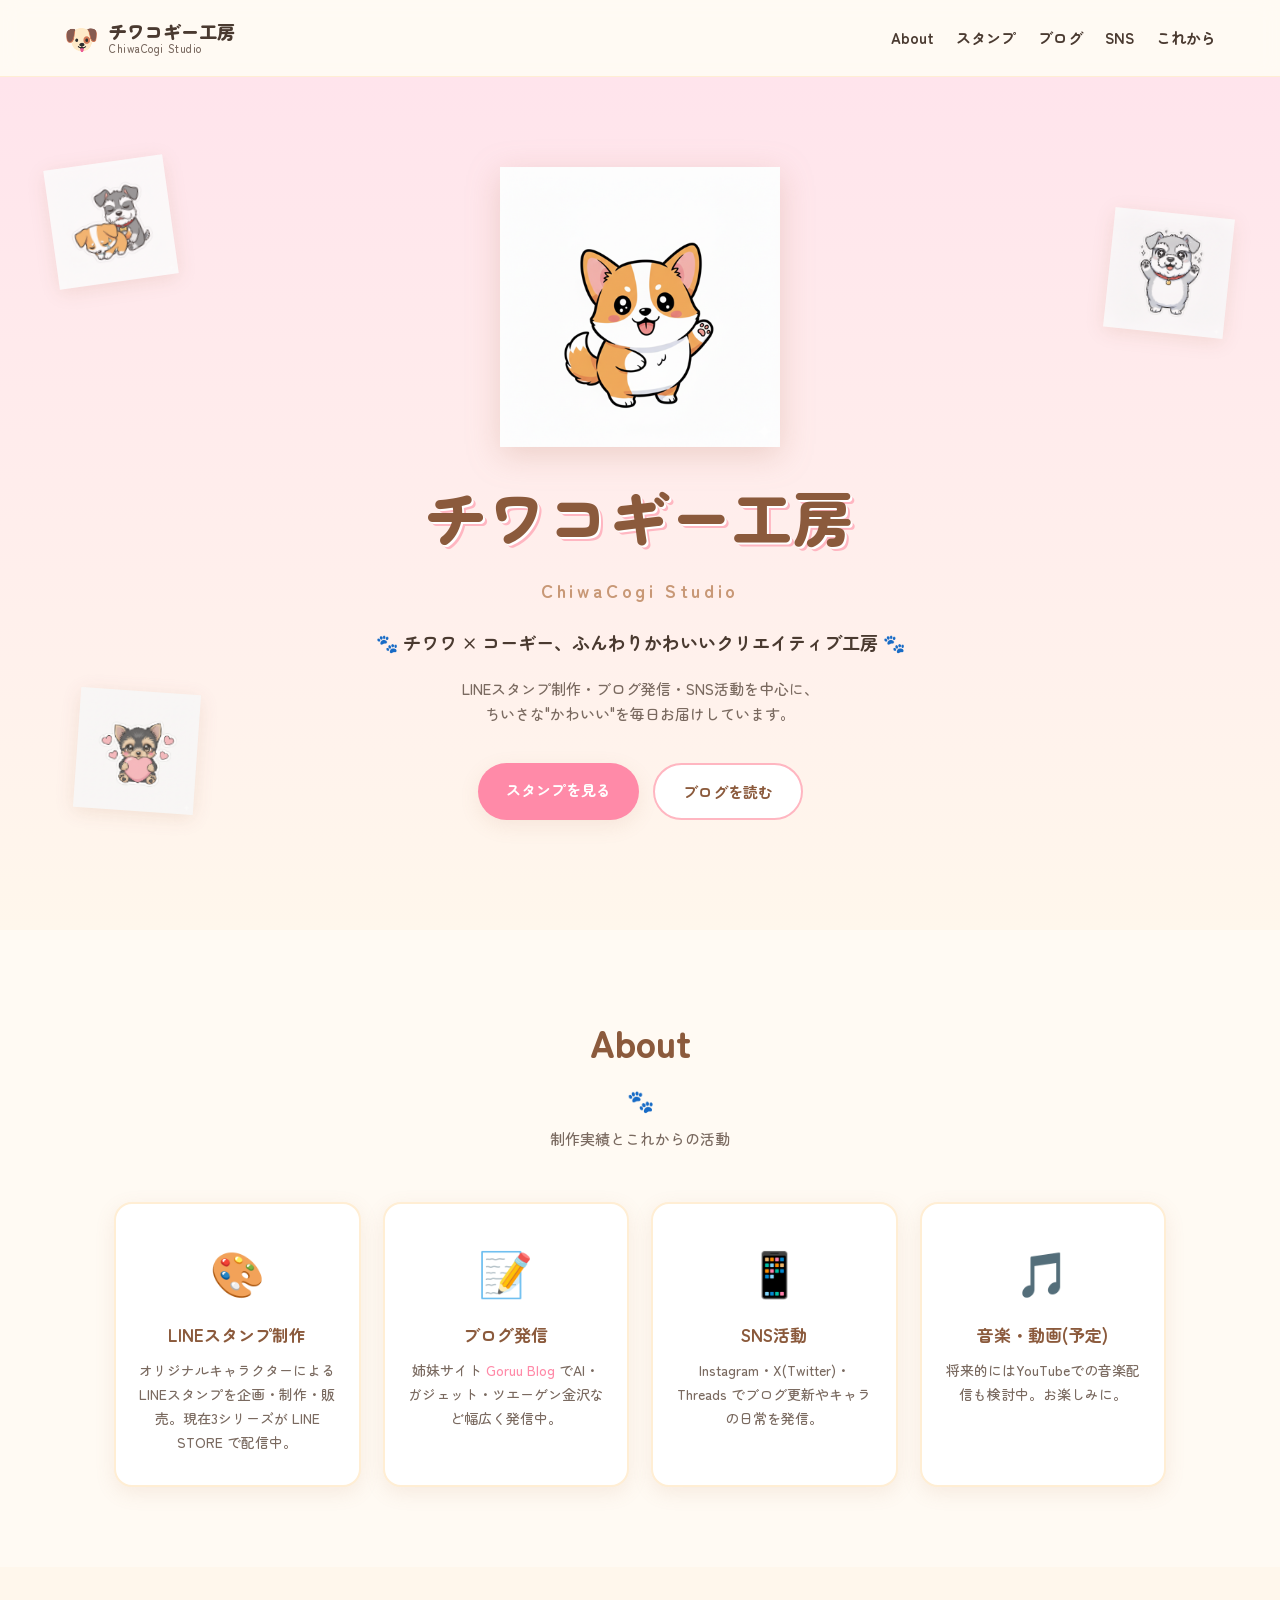
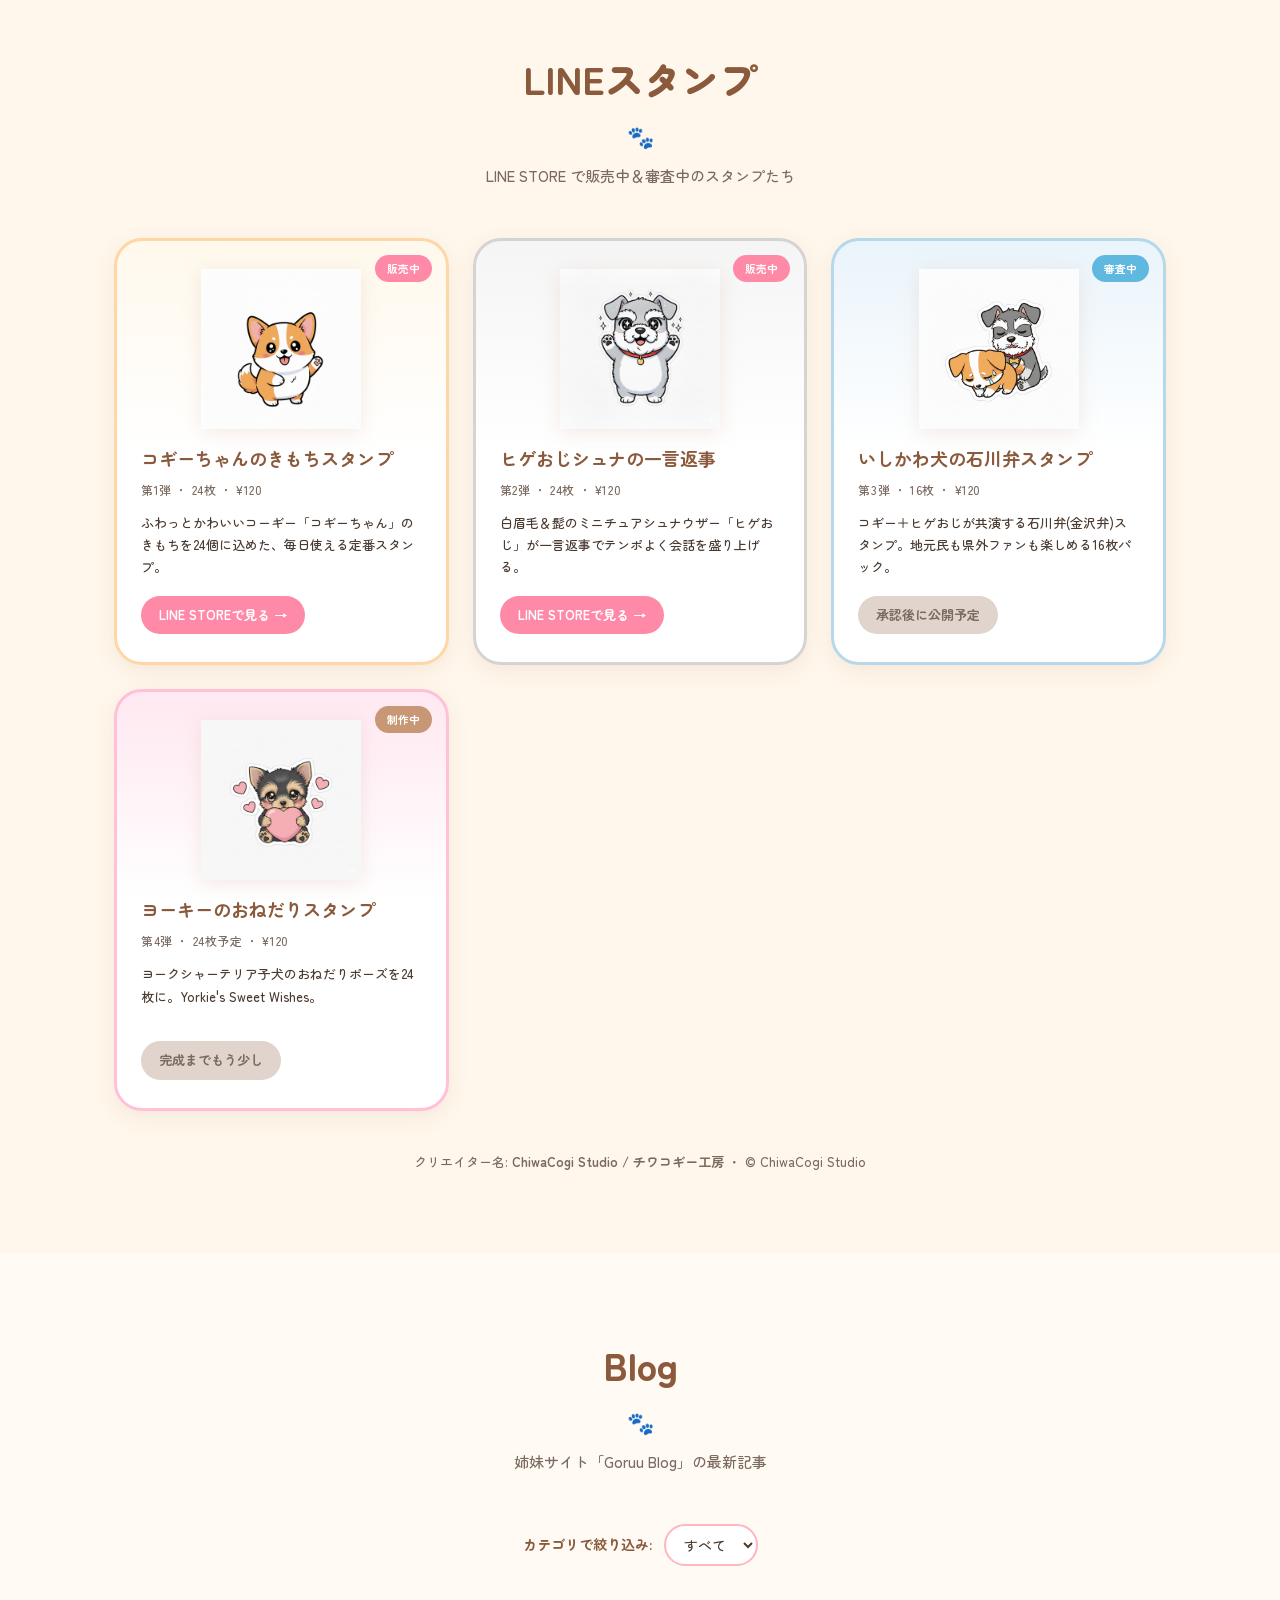
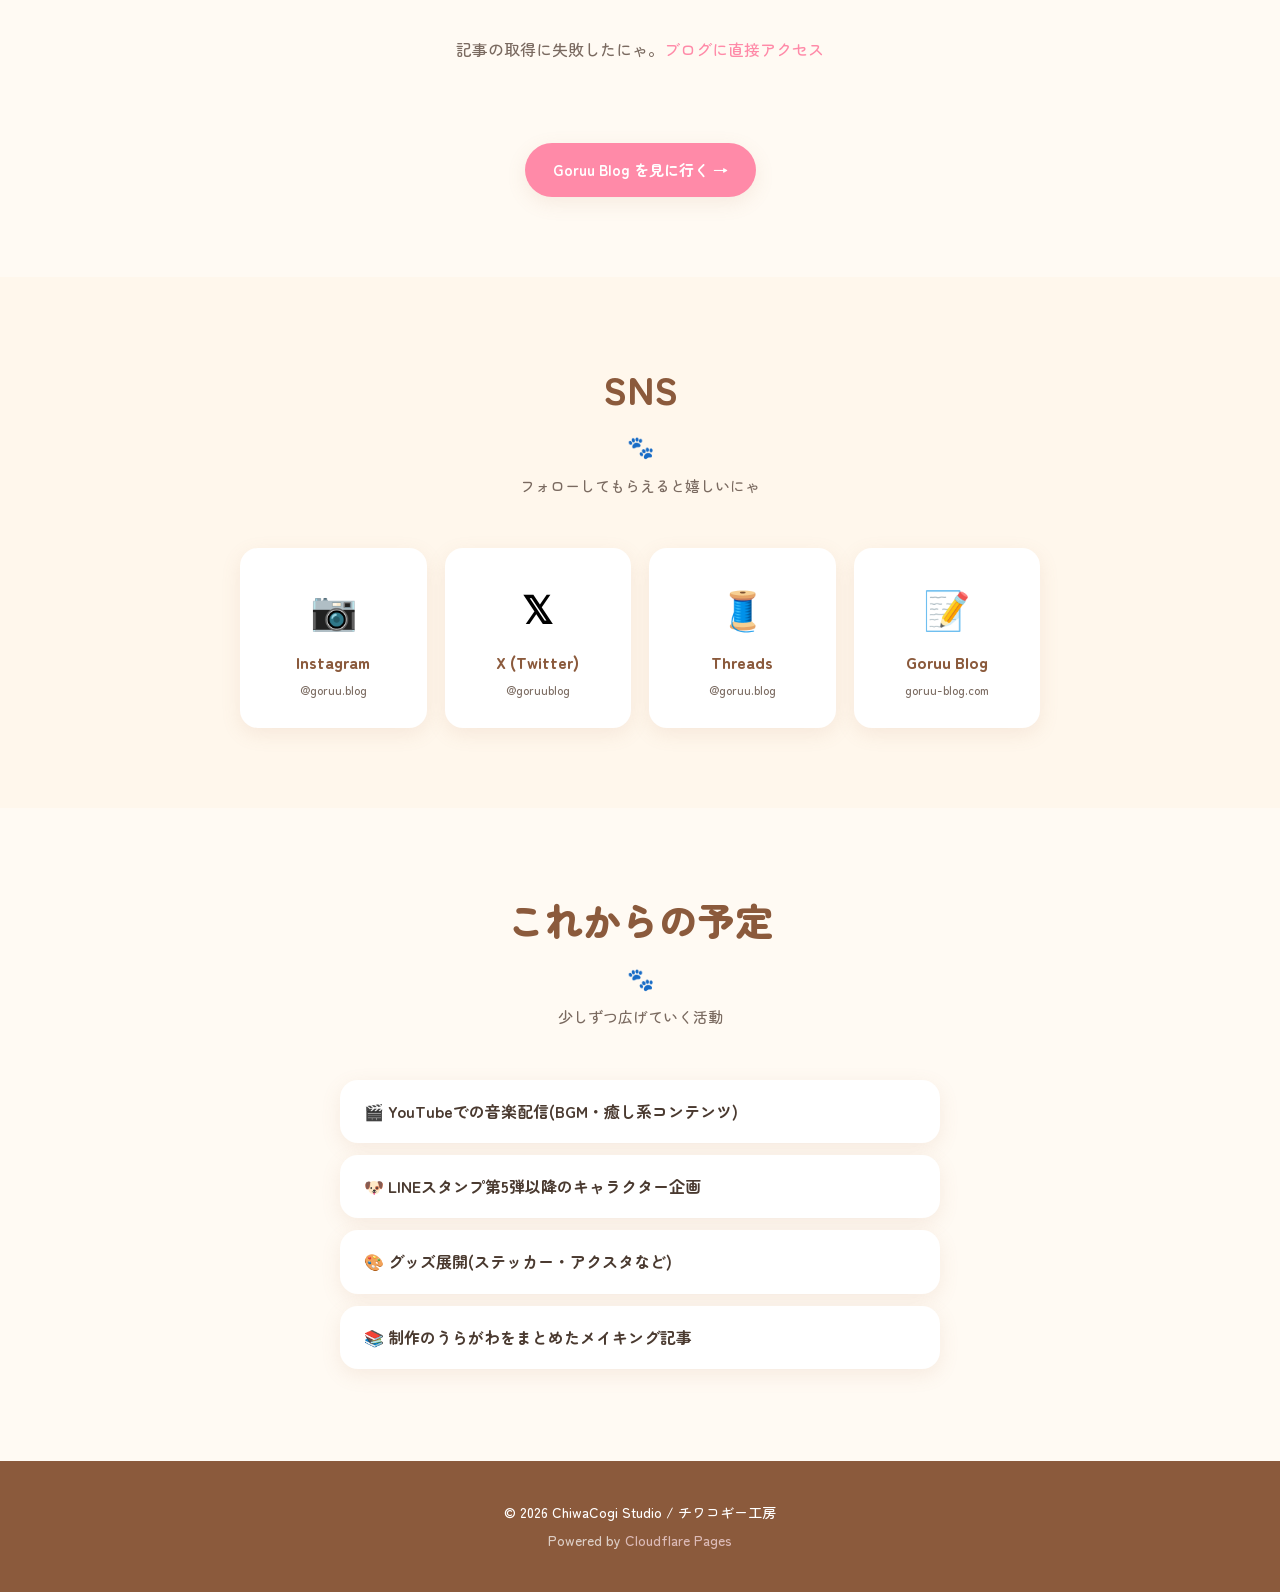
==== commit 7f8fc051: "Add files via upload" ====
--- a/index.html
+++ b/index.html
@@ -37,7 +37,7 @@
 <main>
   <section class="hero">
     <div class="hero-inner">
-      <img class="hero-image" src="images/stickers/hero_main.png" alt="コギーちゃんとヒゲおじ" loading="eager">
+      <img class="hero-image" src="images/stickers/cogy_main.png" alt="コギーちゃん" loading="eager">
       <h1 class="hero-title">
         <span class="hero-title-main">チワコギー工房</span>
         <span class="hero-title-sub">ChiwaCogi Studio</span>
@@ -55,7 +55,7 @@
       </div>
     </div>
     <div class="hero-friends" aria-hidden="true">
-      <img src="images/stickers/cogy_main.png" alt="" class="hero-friend hero-friend-1">
+      <img src="images/stickers/hero_main.png" alt="" class="hero-friend hero-friend-1">
       <img src="images/stickers/higeoji_main.png" alt="" class="hero-friend hero-friend-2">
       <img src="images/stickers/yorkie_main.png" alt="" class="hero-friend hero-friend-3">
     </div>
--- a/style.css
+++ b/style.css
@@ -165,8 +165,10 @@
 .hero-friend-2 { --r: 6deg; }
 .hero-friend-3 { --r: 4deg; }
 @media (max-width: 720px) {
-  .hero-friend-1, .hero-friend-3 { display: none; }
-  .hero-friend-2 { width: 60px; top: 8%; right: 6%; }
+  .hero-friend { width: 60px; }
+  .hero-friend-1 { top: 6%; left: 4%; }
+  .hero-friend-2 { top: 8%; right: 4%; }
+  .hero-friend-3 { bottom: 10%; left: 4%; width: 55px; }
 }
 
 /* Sections */
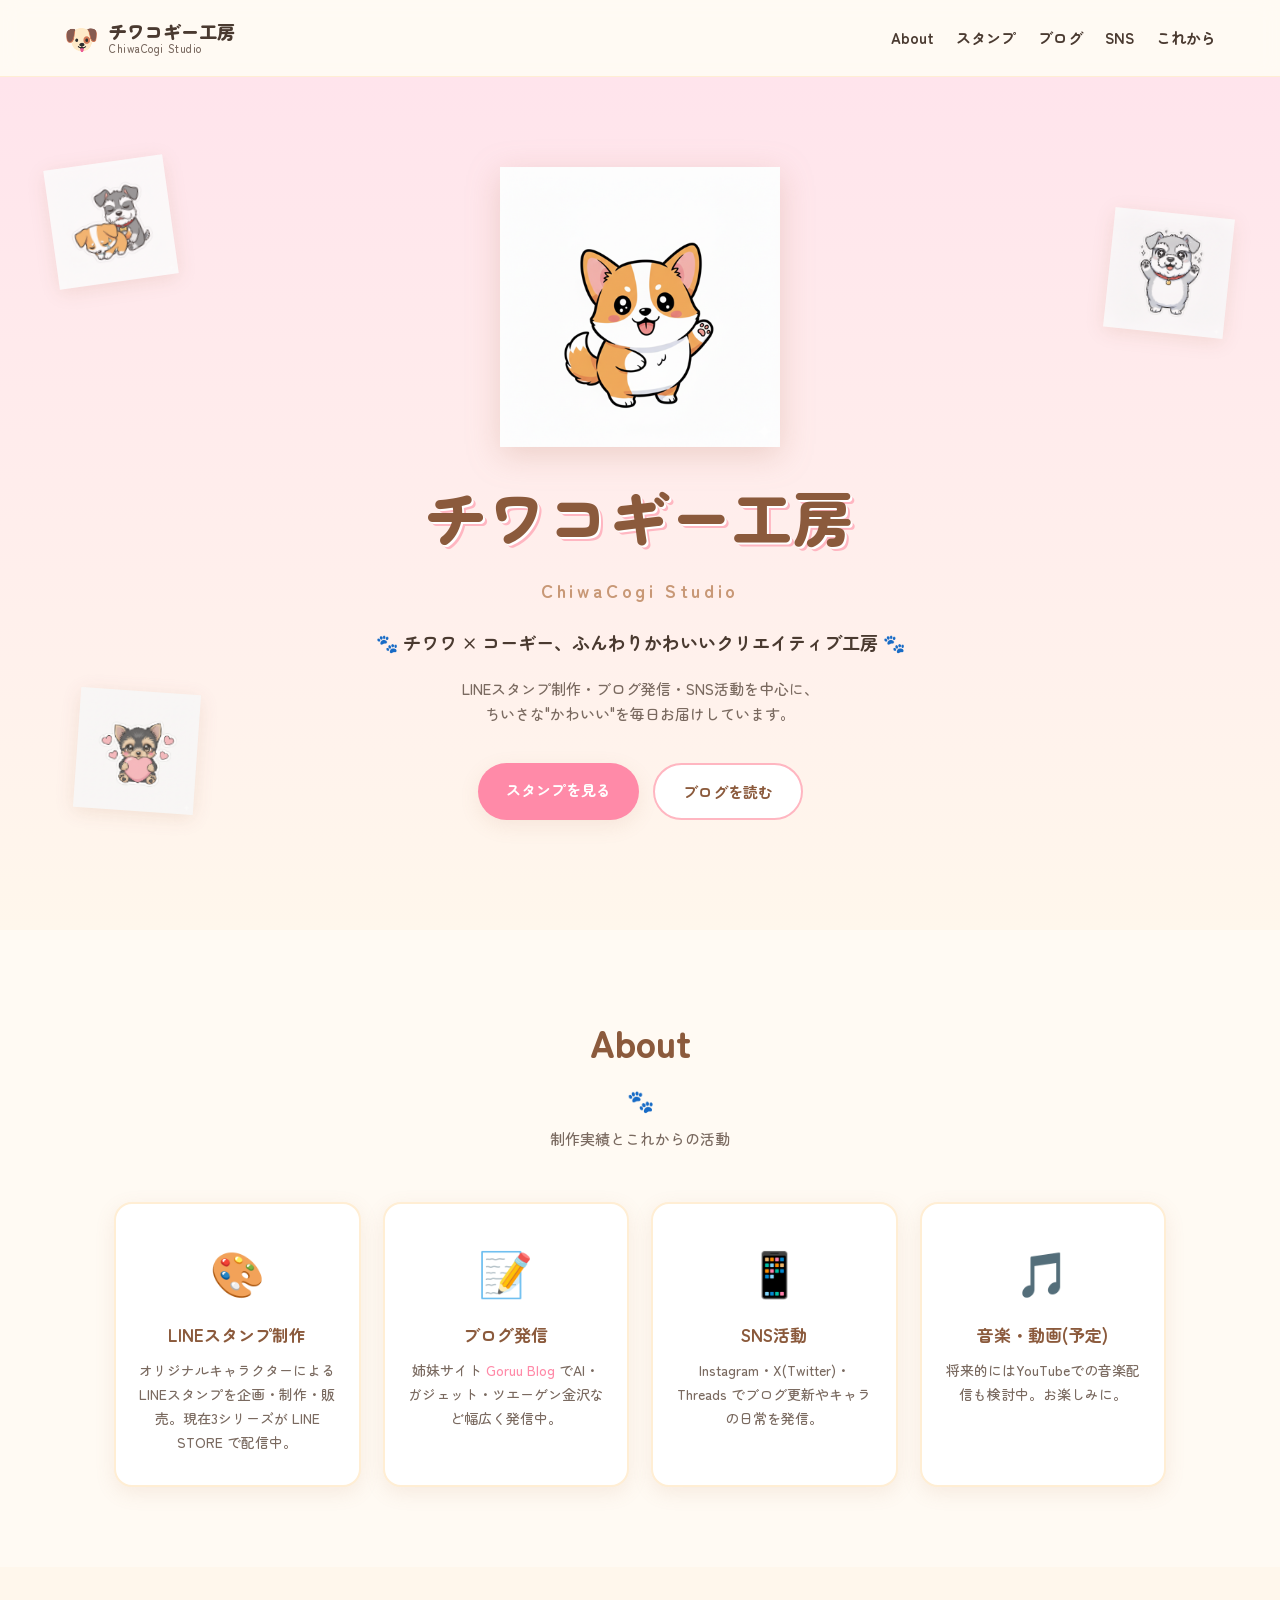
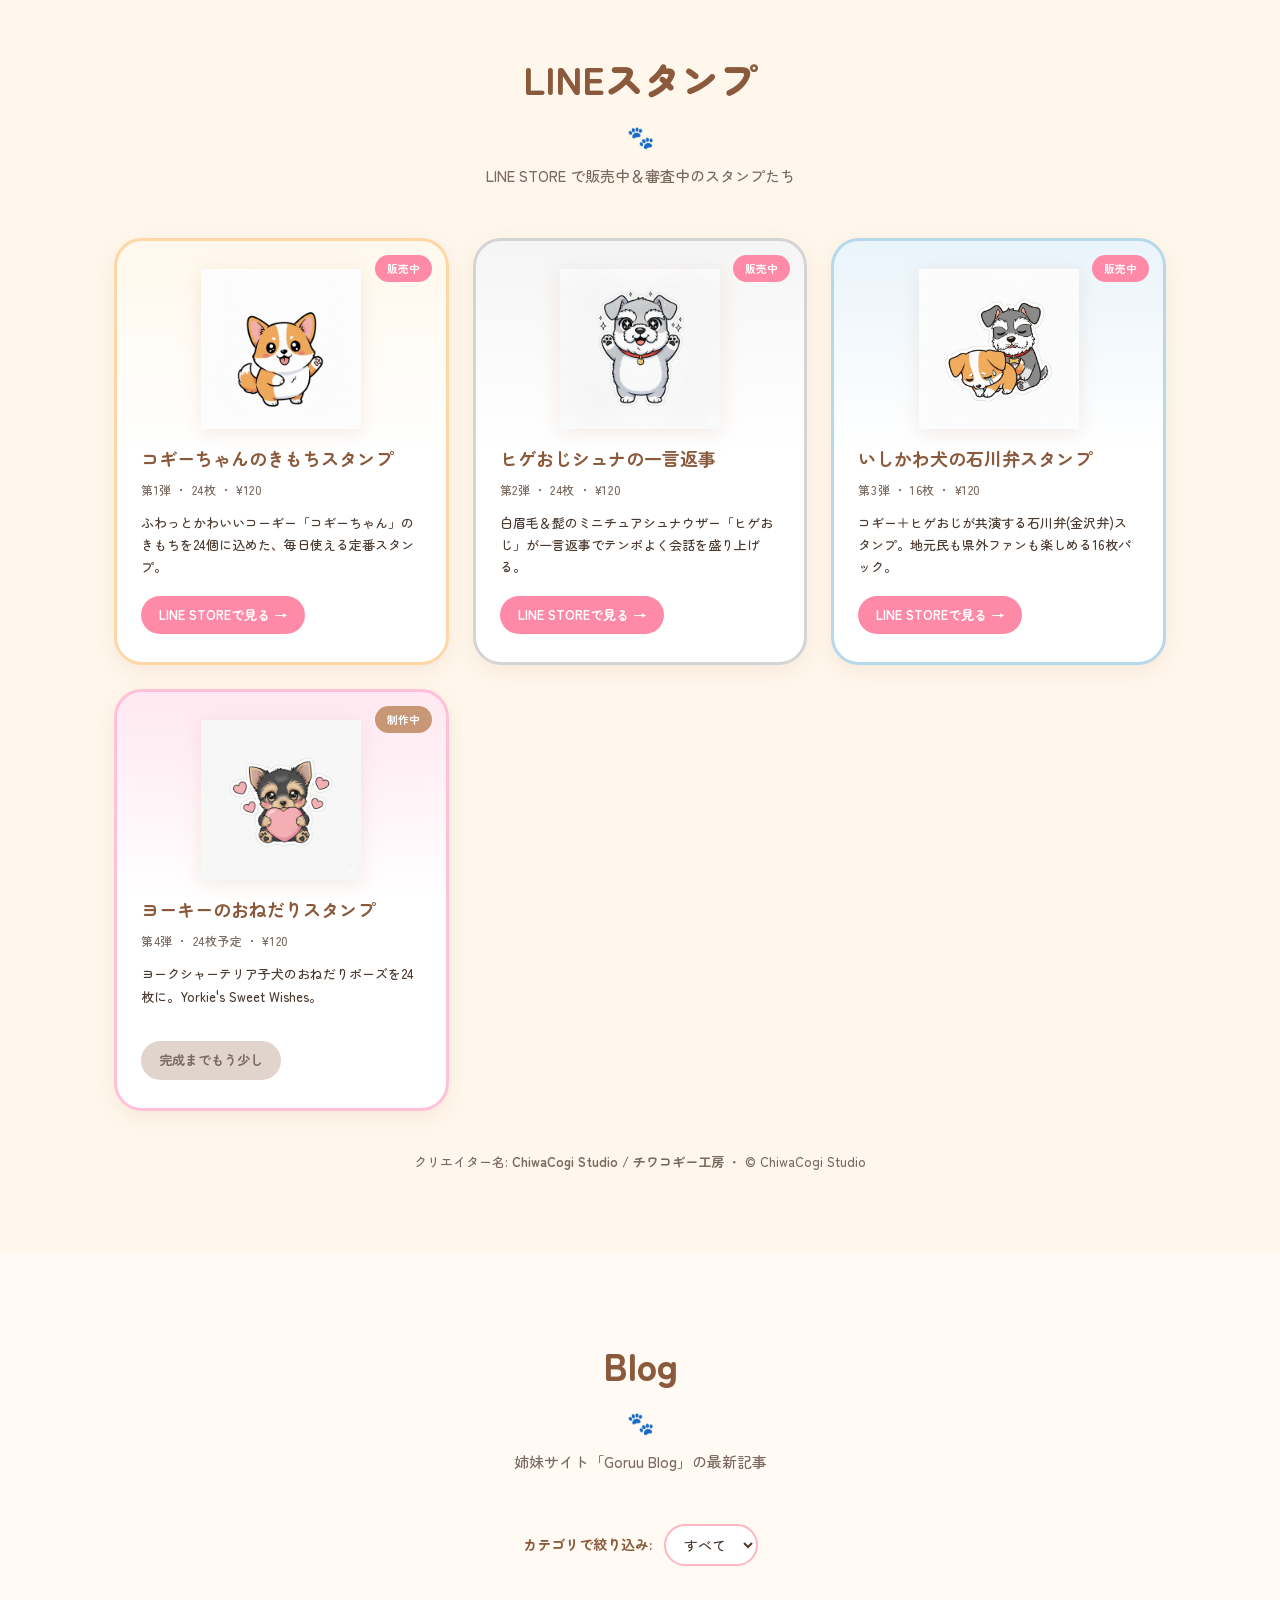
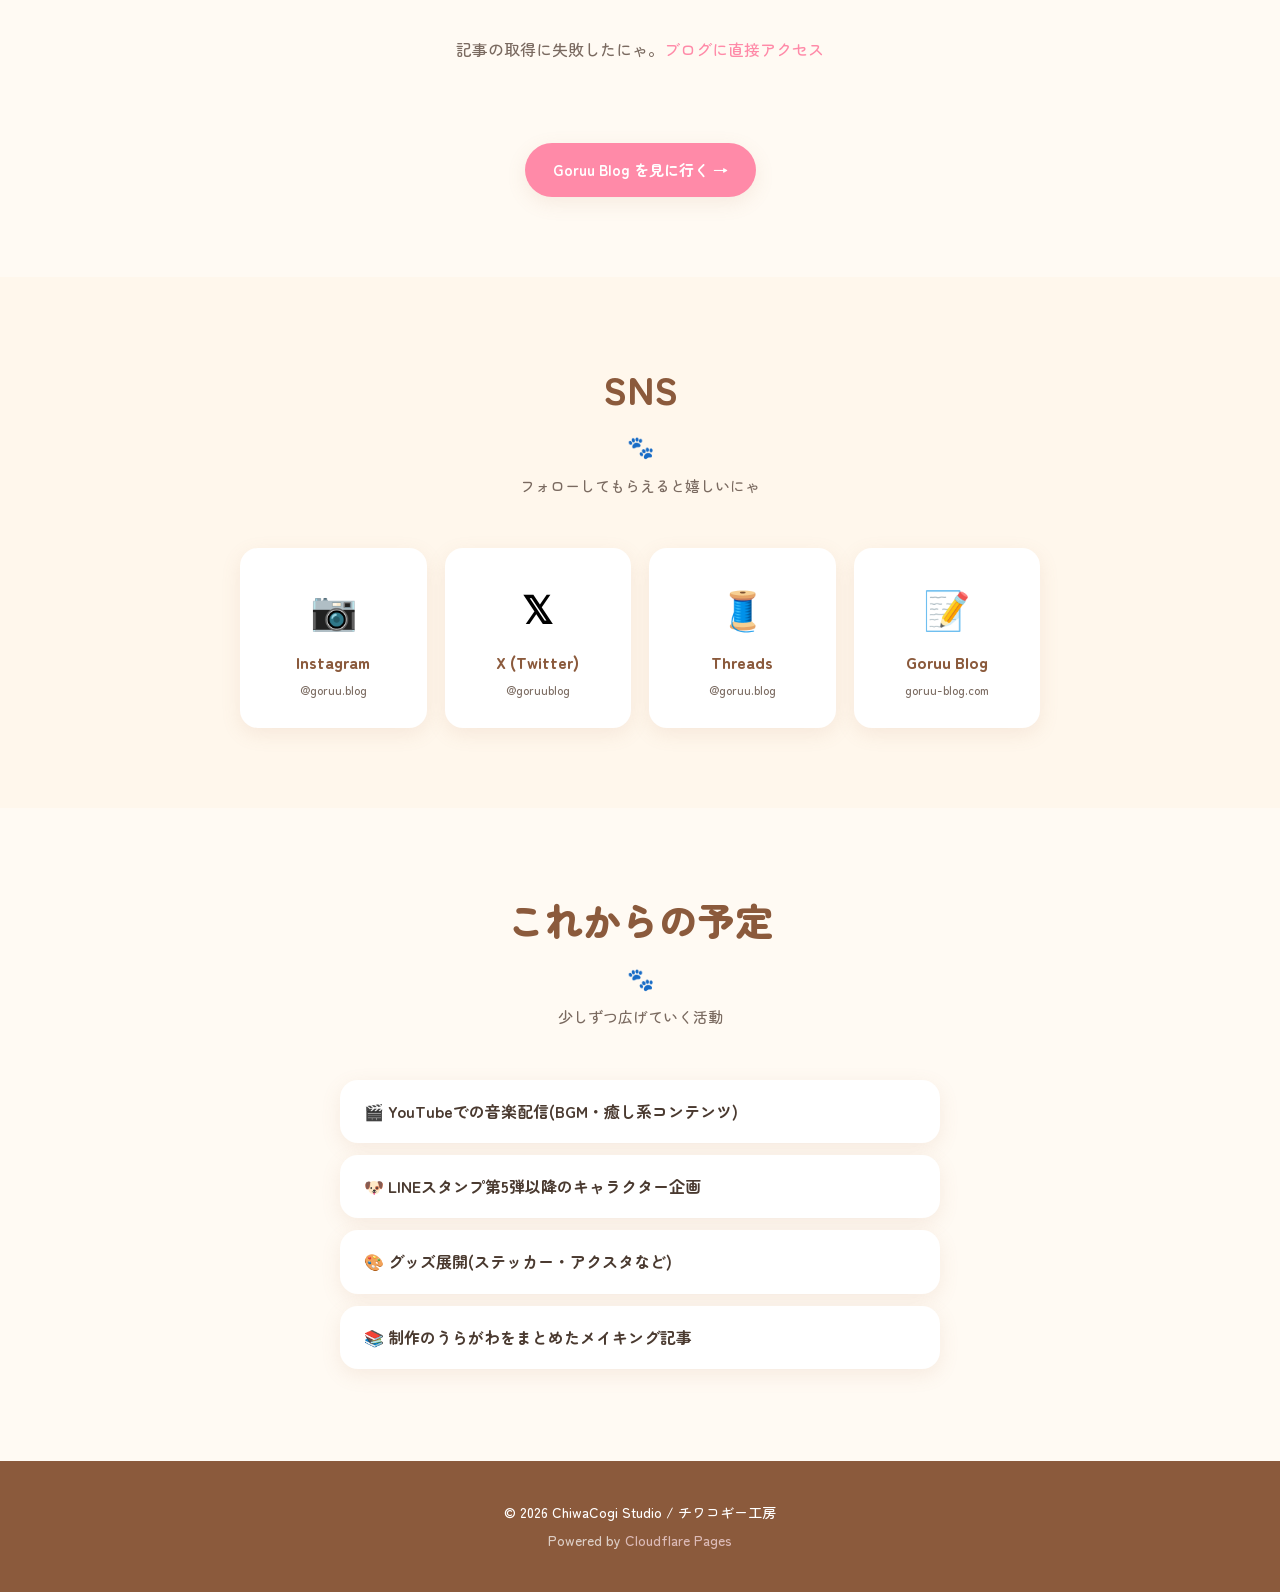
==== commit 63cec16b: "Add files via upload" ====
--- a/index.html
+++ b/index.html
@@ -103,7 +103,7 @@
           <h3>コギーちゃんのきもちスタンプ</h3>
           <p class="sticker-meta">第1弾 ・ 24枚 ・ ¥120</p>
           <p class="sticker-desc">ふわっとかわいいコーギー「コギーちゃん」のきもちを24個に込めた、毎日使える定番スタンプ。</p>
-          <a href="https://store.line.me/stickershop/product/44475760" target="_blank" rel="noopener" class="sticker-link">LINE STOREで見る →</a>
+          <a href="https://store.line.me/stickershop/product/33874547/ja" target="_blank" rel="noopener" class="sticker-link">LINE STOREで見る →</a>
         </article>
         <article class="sticker-card sticker-card-higeoji">
           <div class="sticker-badge sticker-badge-sale">販売中</div>
@@ -113,17 +113,17 @@
           <h3>ヒゲおじシュナの一言返事</h3>
           <p class="sticker-meta">第2弾 ・ 24枚 ・ ¥120</p>
           <p class="sticker-desc">白眉毛＆髭のミニチュアシュナウザー「ヒゲおじ」が一言返事でテンポよく会話を盛り上げる。</p>
-          <a href="https://store.line.me/stickershop/author/3884316" target="_blank" rel="noopener" class="sticker-link">LINE STOREで見る →</a>
+          <a href="https://store.line.me/stickershop/product/33887511/ja" target="_blank" rel="noopener" class="sticker-link">LINE STOREで見る →</a>
         </article>
         <article class="sticker-card sticker-card-ishikawa">
-          <div class="sticker-badge sticker-badge-review">審査中</div>
+          <div class="sticker-badge sticker-badge-sale">販売中</div>
           <div class="sticker-image-wrap">
             <img src="images/stickers/ishikawa_main.png" alt="いしかわ犬" class="sticker-image" loading="lazy">
           </div>
           <h3>いしかわ犬の石川弁スタンプ</h3>
           <p class="sticker-meta">第3弾 ・ 16枚 ・ ¥120</p>
           <p class="sticker-desc">コギー＋ヒゲおじが共演する石川弁(金沢弁)スタンプ。地元民も県外ファンも楽しめる16枚パック。</p>
-          <span class="sticker-link sticker-link-disabled">承認後に公開予定</span>
+          <a href="https://line.me/S/sticker/33936151" target="_blank" rel="noopener" class="sticker-link">LINE STOREで見る →</a>
         </article>
         <article class="sticker-card sticker-card-yorkie">
           <div class="sticker-badge sticker-badge-wip">制作中</div>
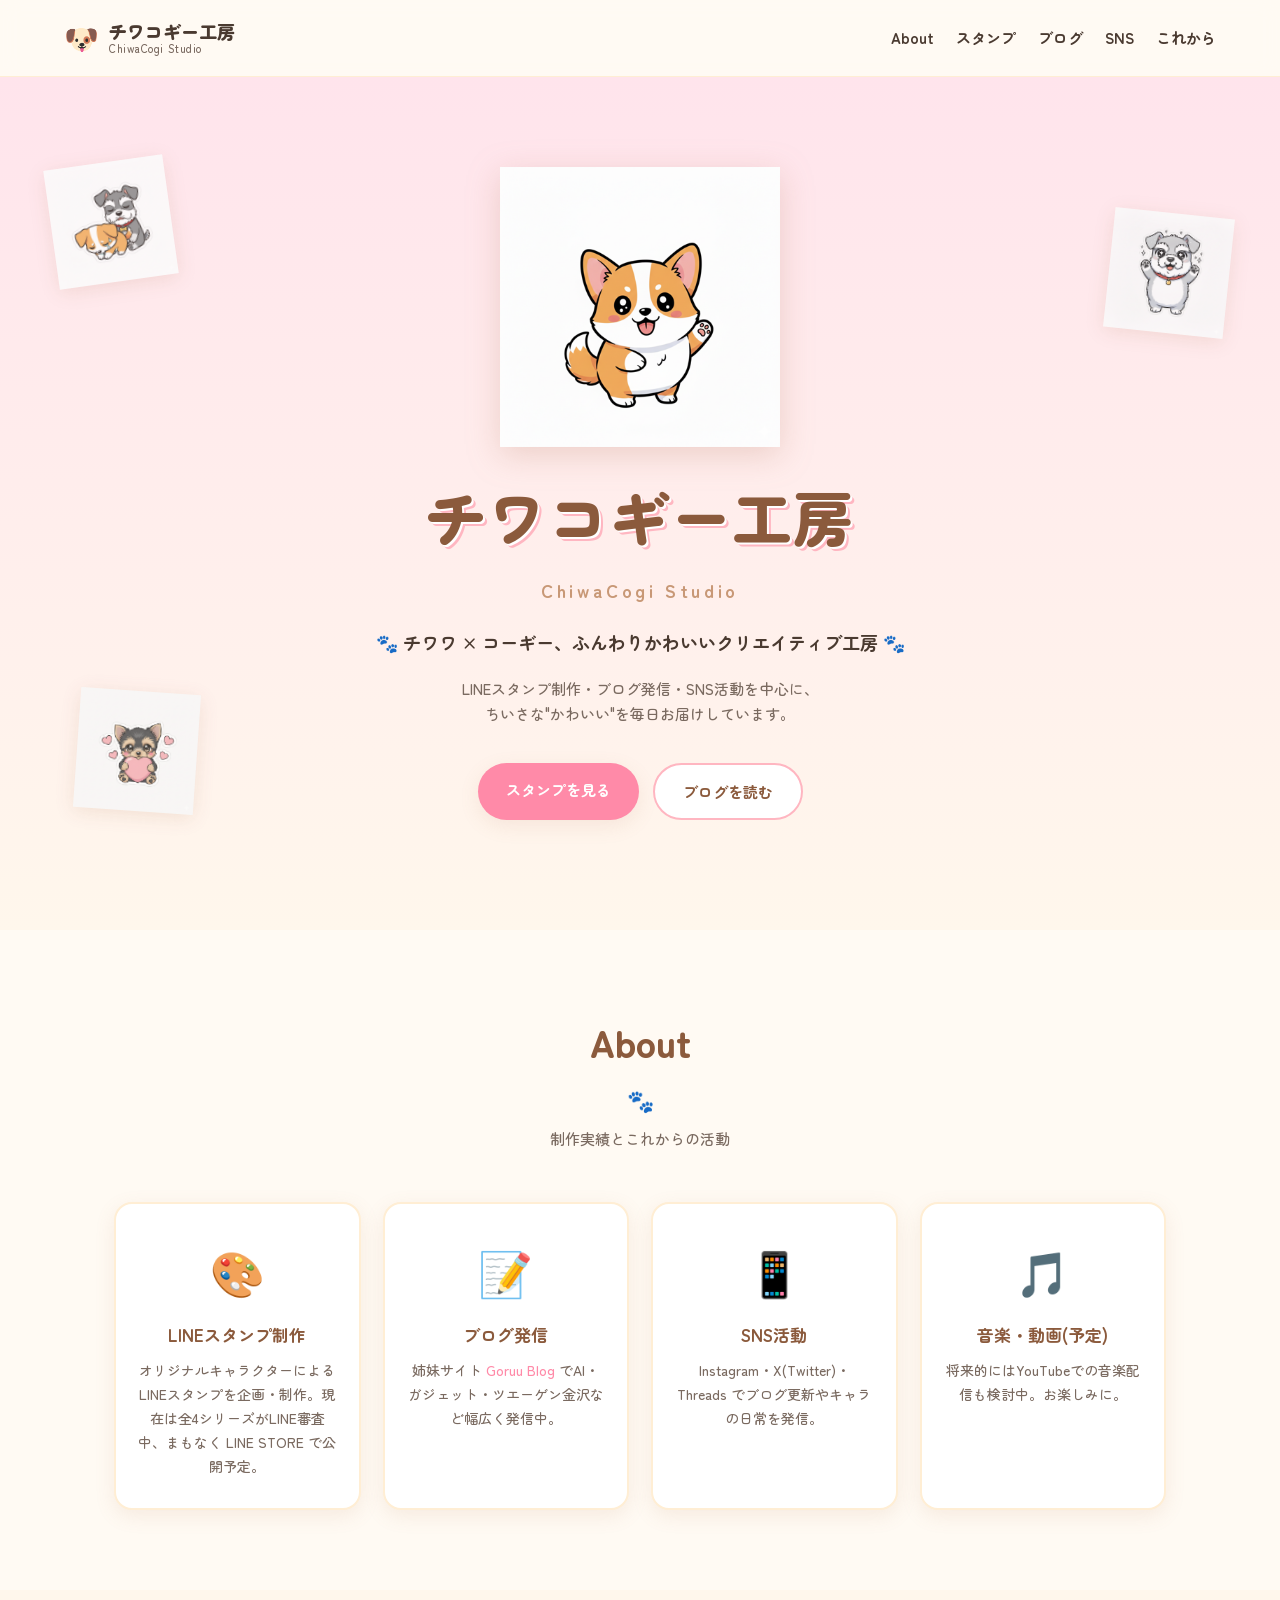
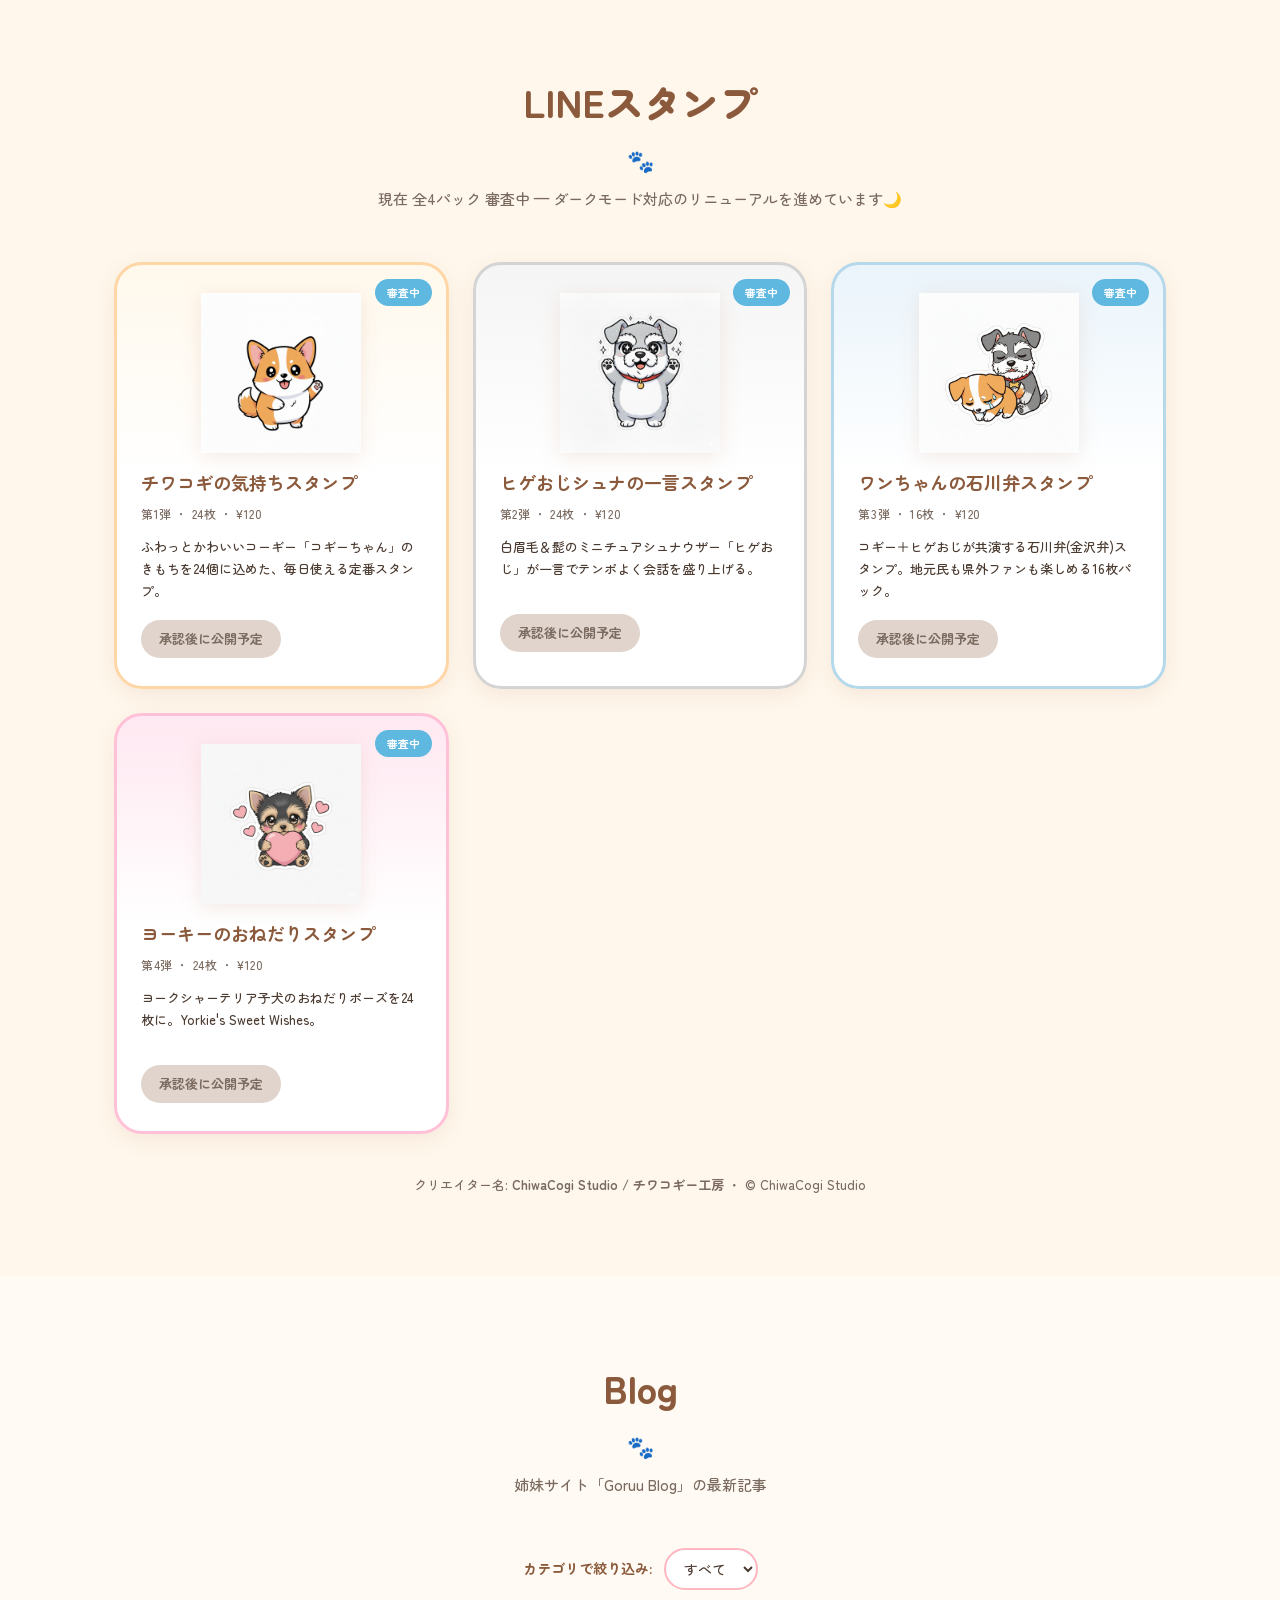
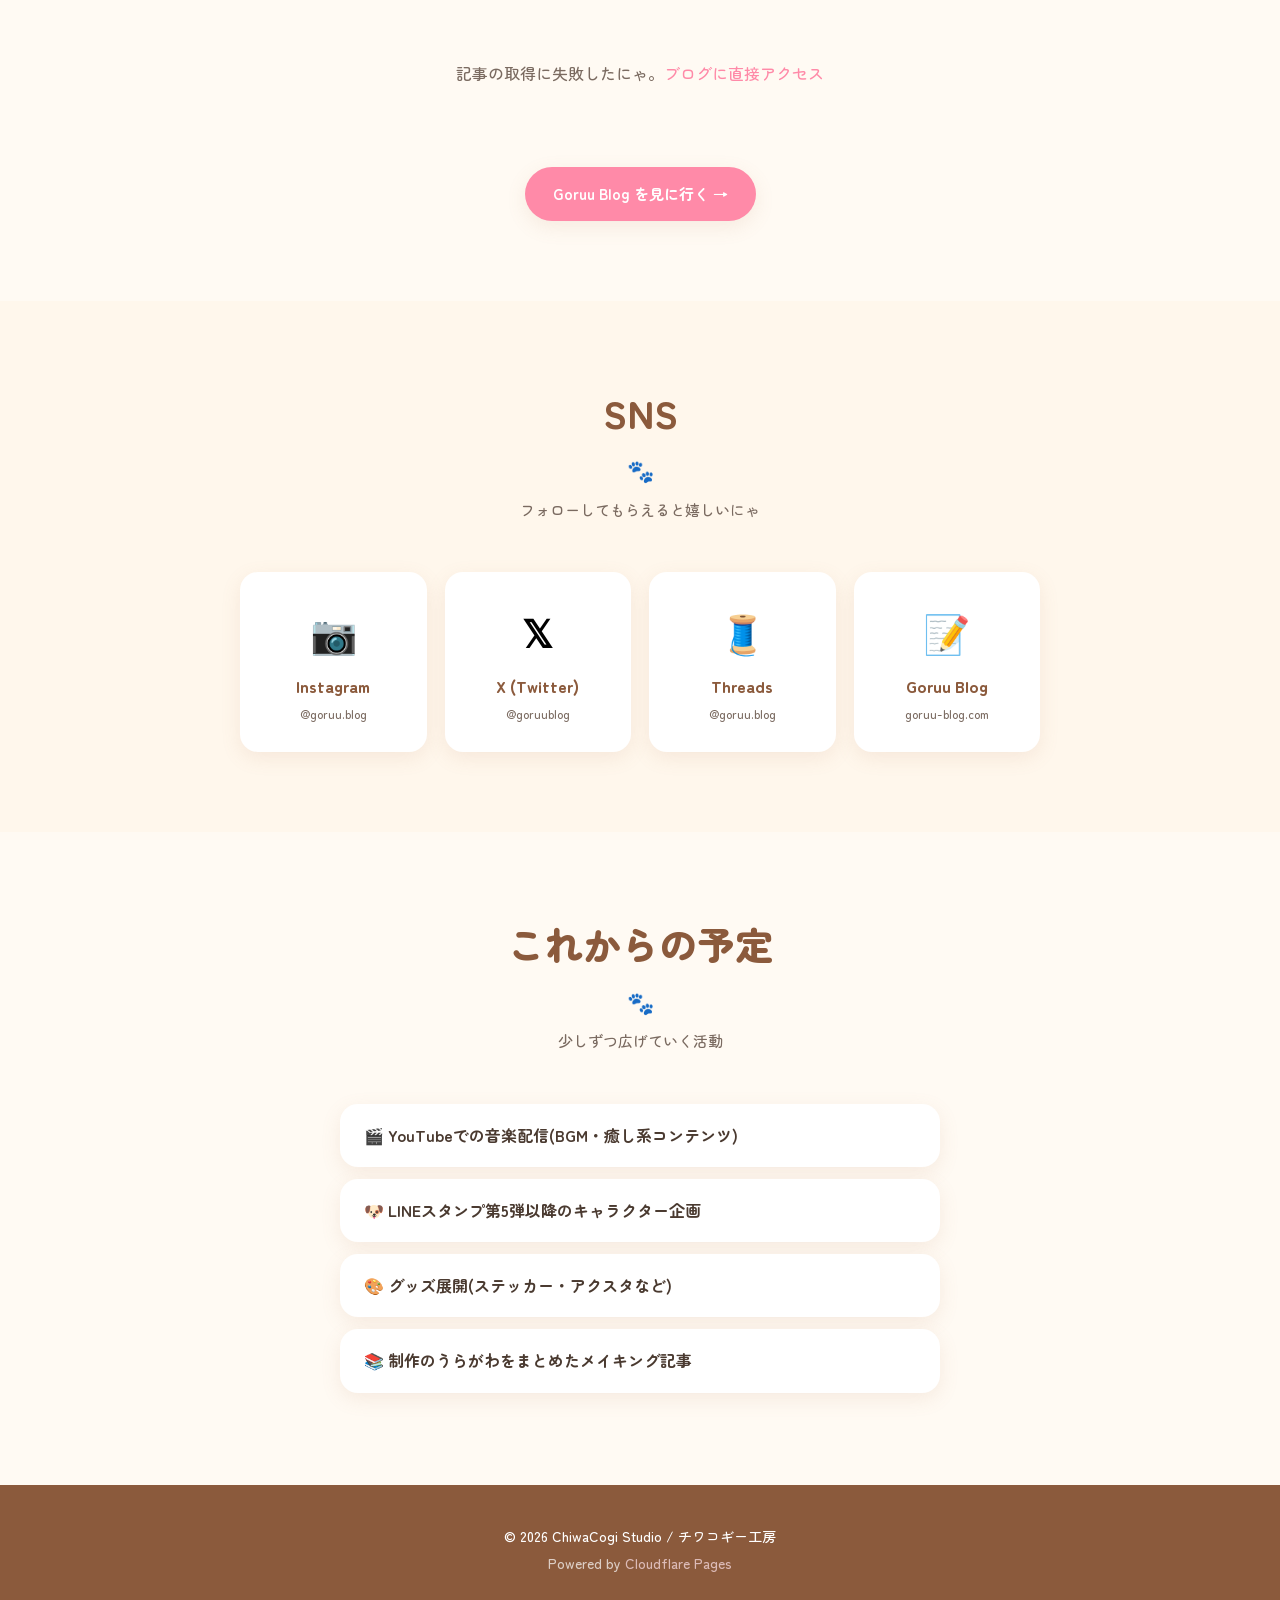
==== commit da94cf8b: "Add files via upload" ====
--- a/index.html
+++ b/index.html
@@ -69,7 +69,7 @@
         <div class="about-card">
           <div class="about-icon">🎨</div>
           <h3>LINEスタンプ制作</h3>
-          <p>オリジナルキャラクターによるLINEスタンプを企画・制作・販売。現在3シリーズが LINE STORE で配信中。</p>
+          <p>オリジナルキャラクターによるLINEスタンプを企画・制作。現在は全4シリーズがLINE審査中、まもなく LINE STORE で公開予定。</p>
         </div>
         <div class="about-card">
           <div class="about-icon">📝</div>
@@ -93,47 +93,47 @@
   <section id="stickers" class="section section-cream">
     <div class="container">
       <h2 class="section-title">LINEスタンプ</h2>
-      <p class="section-lead">LINE STORE で販売中＆審査中のスタンプたち</p>
+      <p class="section-lead">現在 全4パック 審査中 — ダークモード対応のリニューアルを進めています🌙</p>
       <div class="sticker-grid">
         <article class="sticker-card sticker-card-cogy">
-          <div class="sticker-badge sticker-badge-sale">販売中</div>
+          <div class="sticker-badge sticker-badge-review">審査中</div>
           <div class="sticker-image-wrap">
             <img src="images/stickers/cogy_main.png" alt="コギーちゃん" class="sticker-image" loading="lazy">
           </div>
-          <h3>コギーちゃんのきもちスタンプ</h3>
+          <h3>チワコギの気持ちスタンプ</h3>
           <p class="sticker-meta">第1弾 ・ 24枚 ・ ¥120</p>
           <p class="sticker-desc">ふわっとかわいいコーギー「コギーちゃん」のきもちを24個に込めた、毎日使える定番スタンプ。</p>
-          <a href="https://store.line.me/stickershop/product/33874547/ja" target="_blank" rel="noopener" class="sticker-link">LINE STOREで見る →</a>
+          <span class="sticker-link sticker-link-disabled">承認後に公開予定</span>
         </article>
         <article class="sticker-card sticker-card-higeoji">
-          <div class="sticker-badge sticker-badge-sale">販売中</div>
+          <div class="sticker-badge sticker-badge-review">審査中</div>
           <div class="sticker-image-wrap">
             <img src="images/stickers/higeoji_main.png" alt="ヒゲおじ" class="sticker-image" loading="lazy">
           </div>
-          <h3>ヒゲおじシュナの一言返事</h3>
+          <h3>ヒゲおじシュナの一言スタンプ</h3>
           <p class="sticker-meta">第2弾 ・ 24枚 ・ ¥120</p>
-          <p class="sticker-desc">白眉毛＆髭のミニチュアシュナウザー「ヒゲおじ」が一言返事でテンポよく会話を盛り上げる。</p>
-          <a href="https://store.line.me/stickershop/product/33887511/ja" target="_blank" rel="noopener" class="sticker-link">LINE STOREで見る →</a>
+          <p class="sticker-desc">白眉毛＆髭のミニチュアシュナウザー「ヒゲおじ」が一言でテンポよく会話を盛り上げる。</p>
+          <span class="sticker-link sticker-link-disabled">承認後に公開予定</span>
         </article>
         <article class="sticker-card sticker-card-ishikawa">
-          <div class="sticker-badge sticker-badge-sale">販売中</div>
-          <div class="sticker-image-wrap">
-            <img src="images/stickers/ishikawa_main.png" alt="いしかわ犬" class="sticker-image" loading="lazy">
-          </div>
-          <h3>いしかわ犬の石川弁スタンプ</h3>
+          <div class="sticker-badge sticker-badge-review">審査中</div>
+          <div class="sticker-image-wrap">
+            <img src="images/stickers/ishikawa_main.png" alt="ワンちゃんの石川弁" class="sticker-image" loading="lazy">
+          </div>
+          <h3>ワンちゃんの石川弁スタンプ</h3>
           <p class="sticker-meta">第3弾 ・ 16枚 ・ ¥120</p>
           <p class="sticker-desc">コギー＋ヒゲおじが共演する石川弁(金沢弁)スタンプ。地元民も県外ファンも楽しめる16枚パック。</p>
-          <a href="https://line.me/S/sticker/33936151" target="_blank" rel="noopener" class="sticker-link">LINE STOREで見る →</a>
+          <span class="sticker-link sticker-link-disabled">承認後に公開予定</span>
         </article>
         <article class="sticker-card sticker-card-yorkie">
-          <div class="sticker-badge sticker-badge-wip">制作中</div>
+          <div class="sticker-badge sticker-badge-review">審査中</div>
           <div class="sticker-image-wrap">
             <img src="images/stickers/yorkie_main.png" alt="ヨーキー" class="sticker-image" loading="lazy">
           </div>
           <h3>ヨーキーのおねだりスタンプ</h3>
-          <p class="sticker-meta">第4弾 ・ 24枚予定 ・ ¥120</p>
+          <p class="sticker-meta">第4弾 ・ 24枚 ・ ¥120</p>
           <p class="sticker-desc">ヨークシャーテリア子犬のおねだりポーズを24枚に。Yorkie's Sweet Wishes。</p>
-          <span class="sticker-link sticker-link-disabled">完成までもう少し</span>
+          <span class="sticker-link sticker-link-disabled">承認後に公開予定</span>
         </article>
       </div>
       <p class="sticker-footer">クリエイター名: <strong>ChiwaCogi Studio / チワコギー工房</strong> ・ © ChiwaCogi Studio</p>
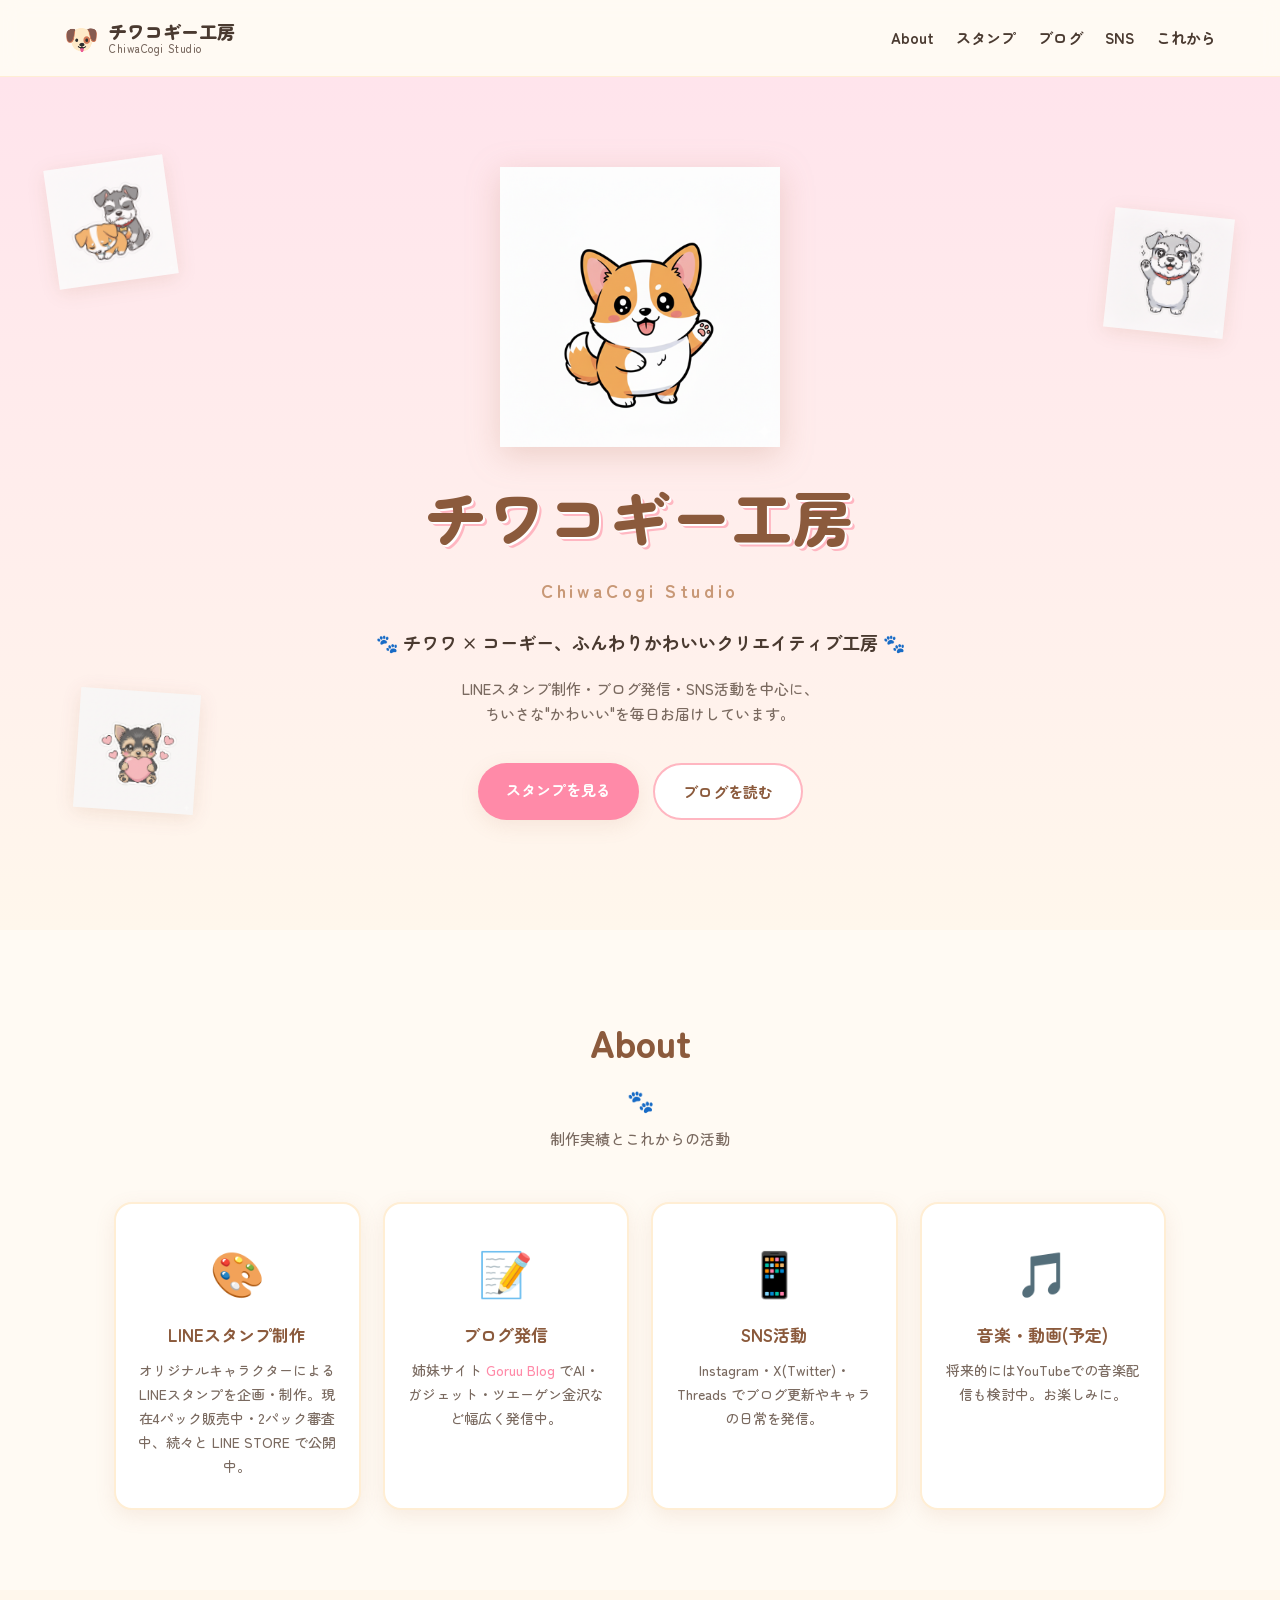
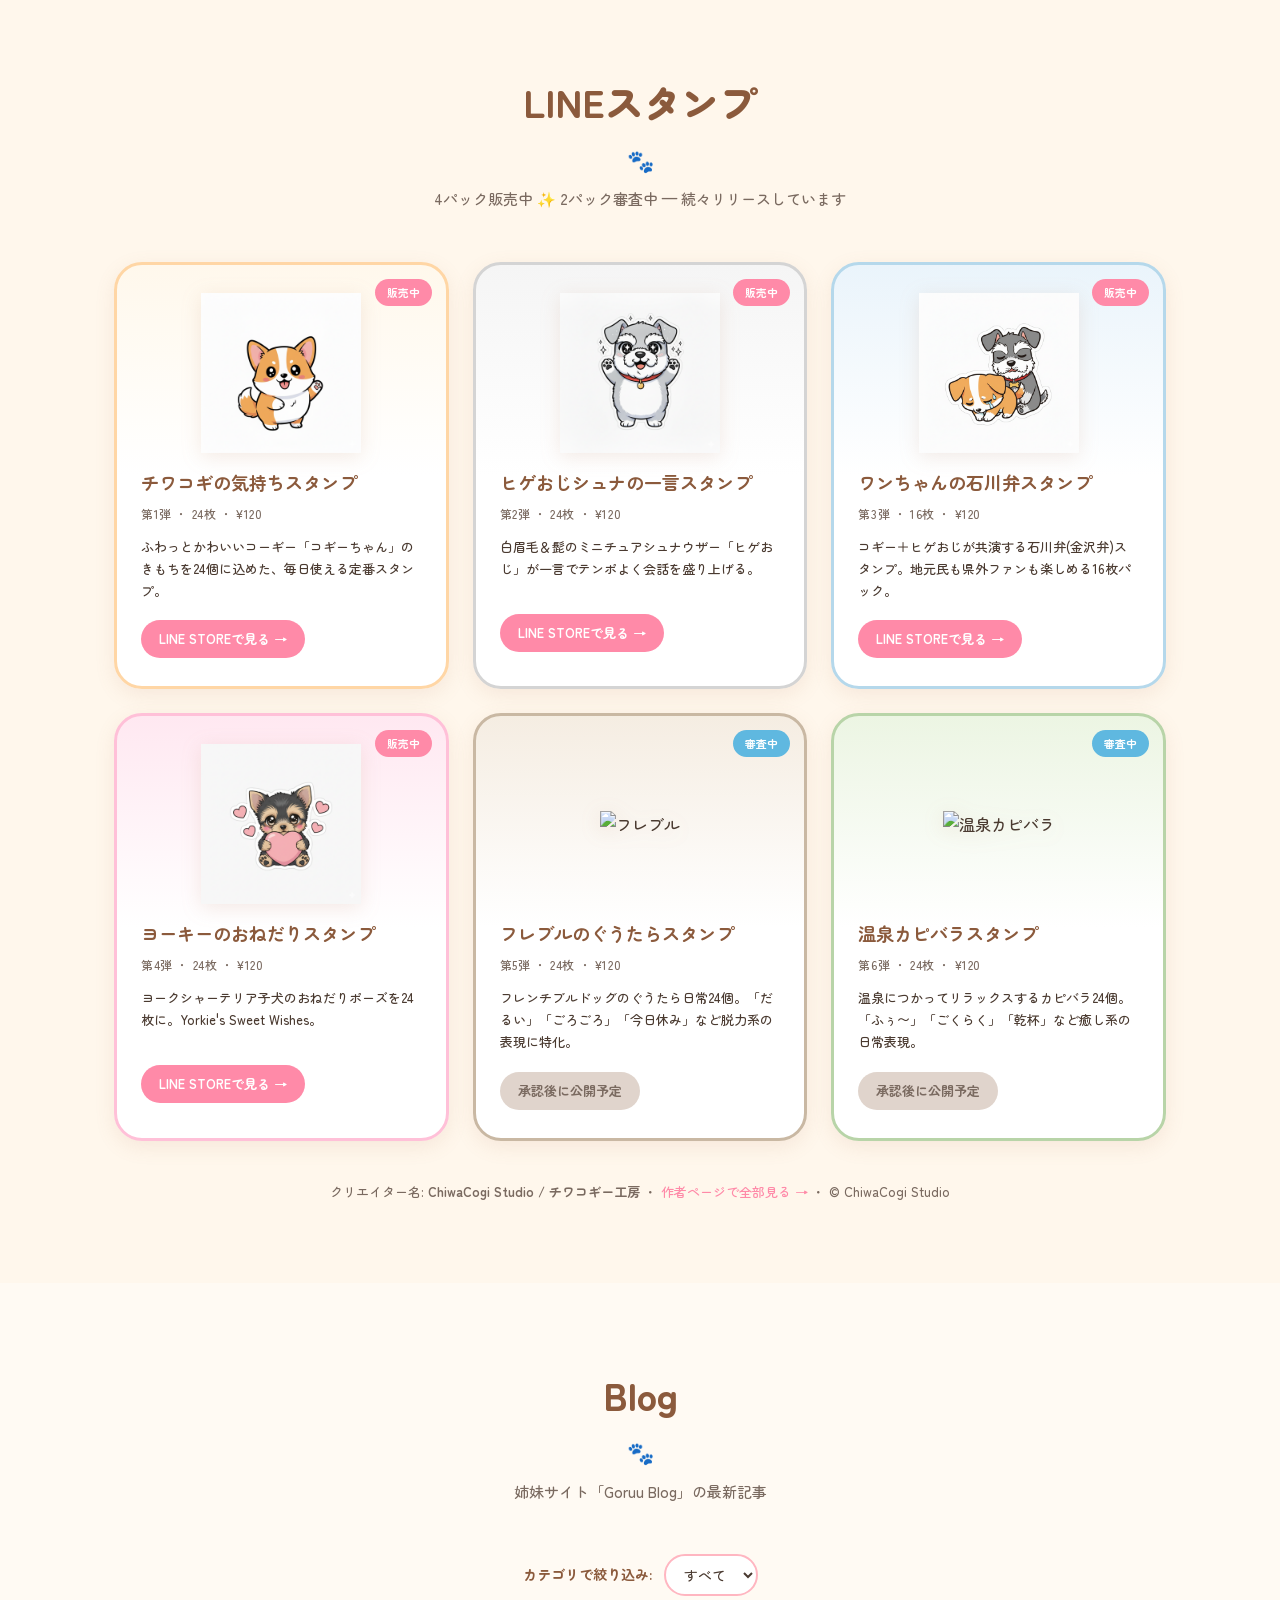
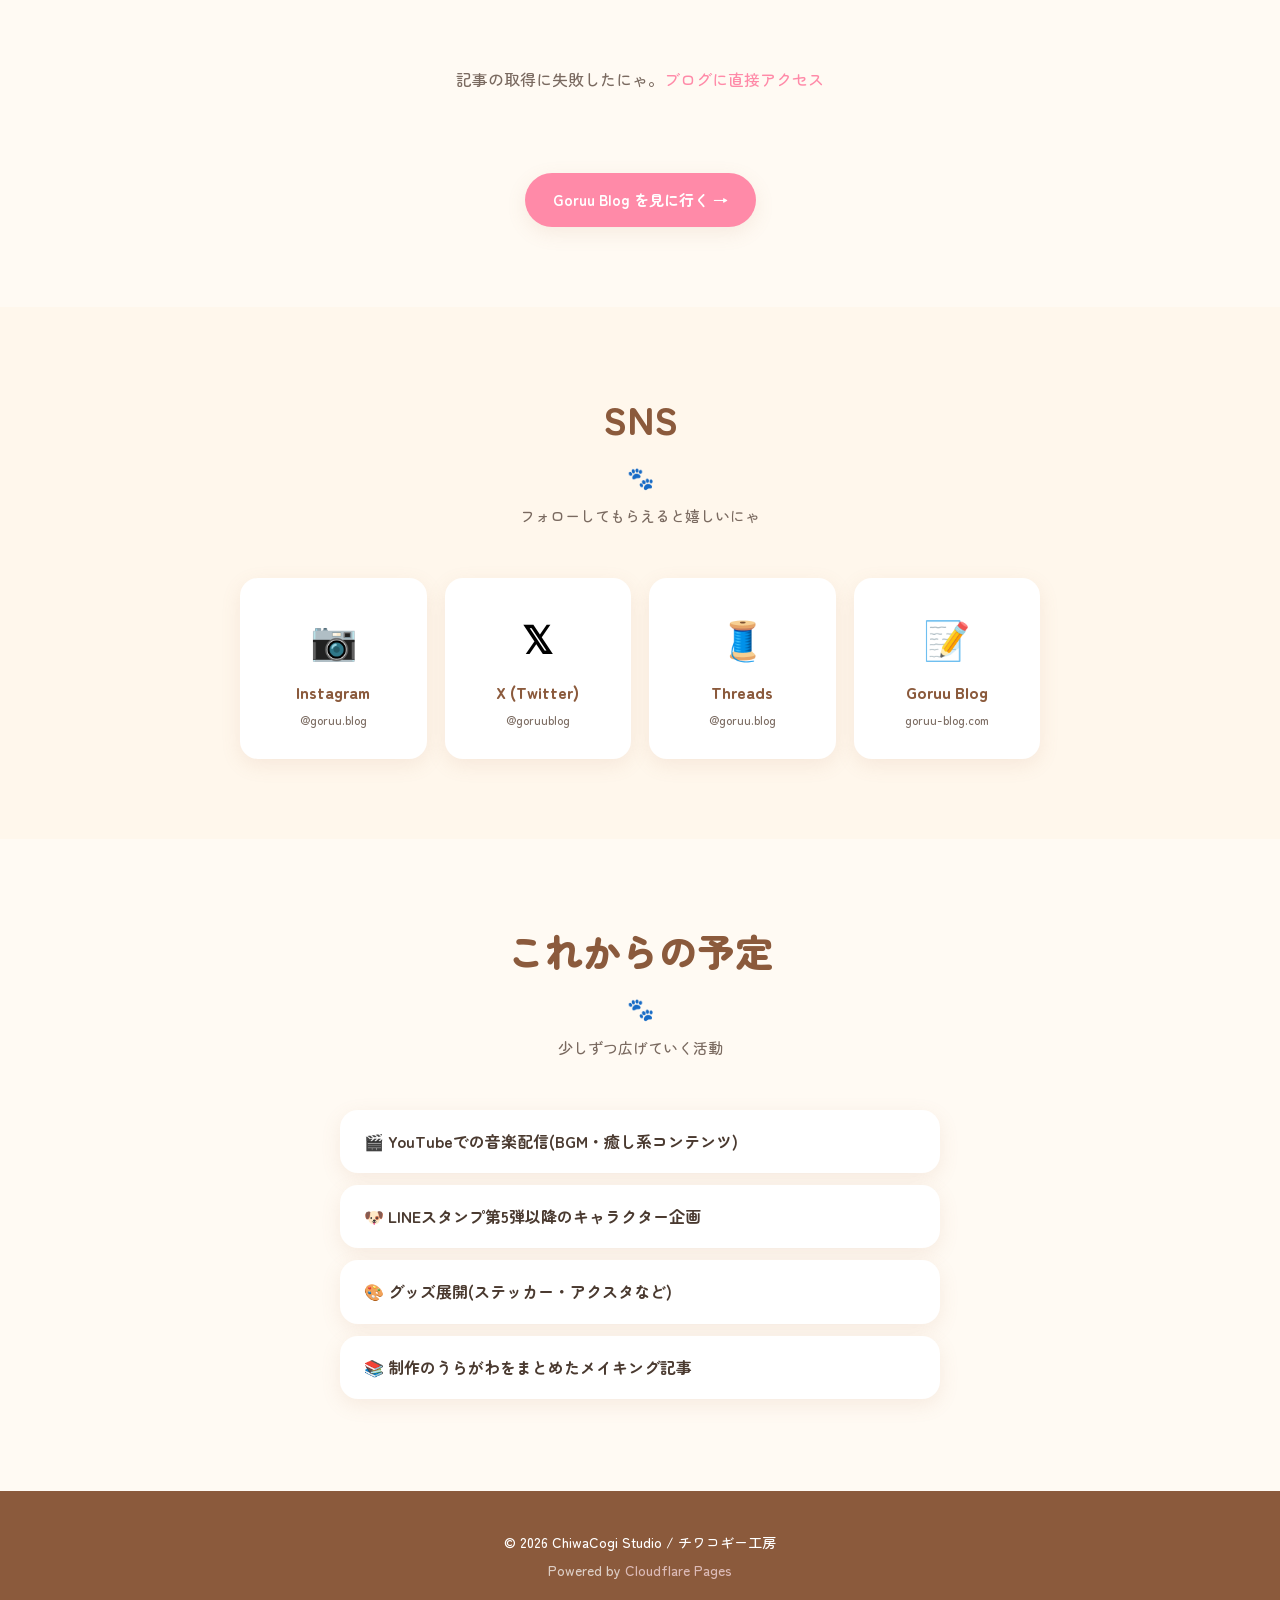
==== commit be079e49: "Add files via upload" ====
--- a/index.html
+++ b/index.html
@@ -69,7 +69,7 @@
         <div class="about-card">
           <div class="about-icon">🎨</div>
           <h3>LINEスタンプ制作</h3>
-          <p>オリジナルキャラクターによるLINEスタンプを企画・制作。現在は全4シリーズがLINE審査中、まもなく LINE STORE で公開予定。</p>
+          <p>オリジナルキャラクターによるLINEスタンプを企画・制作。現在4パック販売中・2パック審査中、続々と LINE STORE で公開中。</p>
         </div>
         <div class="about-card">
           <div class="about-icon">📝</div>
@@ -93,50 +93,70 @@
   <section id="stickers" class="section section-cream">
     <div class="container">
       <h2 class="section-title">LINEスタンプ</h2>
-      <p class="section-lead">現在 全4パック 審査中 — ダークモード対応のリニューアルを進めています🌙</p>
+      <p class="section-lead">4パック販売中 ✨ 2パック審査中 — 続々リリースしています</p>
       <div class="sticker-grid">
         <article class="sticker-card sticker-card-cogy">
-          <div class="sticker-badge sticker-badge-review">審査中</div>
+          <div class="sticker-badge sticker-badge-sale">販売中</div>
           <div class="sticker-image-wrap">
             <img src="images/stickers/cogy_main.png" alt="コギーちゃん" class="sticker-image" loading="lazy">
           </div>
           <h3>チワコギの気持ちスタンプ</h3>
           <p class="sticker-meta">第1弾 ・ 24枚 ・ ¥120</p>
           <p class="sticker-desc">ふわっとかわいいコーギー「コギーちゃん」のきもちを24個に込めた、毎日使える定番スタンプ。</p>
-          <span class="sticker-link sticker-link-disabled">承認後に公開予定</span>
+          <a href="https://line.me/S/sticker/33948056" target="_blank" rel="noopener" class="sticker-link">LINE STOREで見る →</a>
         </article>
         <article class="sticker-card sticker-card-higeoji">
-          <div class="sticker-badge sticker-badge-review">審査中</div>
+          <div class="sticker-badge sticker-badge-sale">販売中</div>
           <div class="sticker-image-wrap">
             <img src="images/stickers/higeoji_main.png" alt="ヒゲおじ" class="sticker-image" loading="lazy">
           </div>
           <h3>ヒゲおじシュナの一言スタンプ</h3>
           <p class="sticker-meta">第2弾 ・ 24枚 ・ ¥120</p>
           <p class="sticker-desc">白眉毛＆髭のミニチュアシュナウザー「ヒゲおじ」が一言でテンポよく会話を盛り上げる。</p>
-          <span class="sticker-link sticker-link-disabled">承認後に公開予定</span>
+          <a href="https://line.me/S/sticker/33948054" target="_blank" rel="noopener" class="sticker-link">LINE STOREで見る →</a>
         </article>
         <article class="sticker-card sticker-card-ishikawa">
-          <div class="sticker-badge sticker-badge-review">審査中</div>
+          <div class="sticker-badge sticker-badge-sale">販売中</div>
           <div class="sticker-image-wrap">
             <img src="images/stickers/ishikawa_main.png" alt="ワンちゃんの石川弁" class="sticker-image" loading="lazy">
           </div>
           <h3>ワンちゃんの石川弁スタンプ</h3>
           <p class="sticker-meta">第3弾 ・ 16枚 ・ ¥120</p>
           <p class="sticker-desc">コギー＋ヒゲおじが共演する石川弁(金沢弁)スタンプ。地元民も県外ファンも楽しめる16枚パック。</p>
-          <span class="sticker-link sticker-link-disabled">承認後に公開予定</span>
+          <a href="https://line.me/S/sticker/33948061" target="_blank" rel="noopener" class="sticker-link">LINE STOREで見る →</a>
         </article>
         <article class="sticker-card sticker-card-yorkie">
-          <div class="sticker-badge sticker-badge-review">審査中</div>
+          <div class="sticker-badge sticker-badge-sale">販売中</div>
           <div class="sticker-image-wrap">
             <img src="images/stickers/yorkie_main.png" alt="ヨーキー" class="sticker-image" loading="lazy">
           </div>
           <h3>ヨーキーのおねだりスタンプ</h3>
           <p class="sticker-meta">第4弾 ・ 24枚 ・ ¥120</p>
           <p class="sticker-desc">ヨークシャーテリア子犬のおねだりポーズを24枚に。Yorkie's Sweet Wishes。</p>
+          <a href="https://line.me/S/sticker/33944323" target="_blank" rel="noopener" class="sticker-link">LINE STOREで見る →</a>
+        </article>
+        <article class="sticker-card sticker-card-frenchie">
+          <div class="sticker-badge sticker-badge-review">審査中</div>
+          <div class="sticker-image-wrap">
+            <img src="images/stickers/frenchie_main.png" alt="フレブル" class="sticker-image" loading="lazy">
+          </div>
+          <h3>フレブルのぐうたらスタンプ</h3>
+          <p class="sticker-meta">第5弾 ・ 24枚 ・ ¥120</p>
+          <p class="sticker-desc">フレンチブルドッグのぐうたら日常24個。「だるい」「ごろごろ」「今日休み」など脱力系の表現に特化。</p>
           <span class="sticker-link sticker-link-disabled">承認後に公開予定</span>
         </article>
-      </div>
-      <p class="sticker-footer">クリエイター名: <strong>ChiwaCogi Studio / チワコギー工房</strong> ・ © ChiwaCogi Studio</p>
+        <article class="sticker-card sticker-card-capybara">
+          <div class="sticker-badge sticker-badge-review">審査中</div>
+          <div class="sticker-image-wrap">
+            <img src="images/stickers/capybara_main.png" alt="温泉カピバラ" class="sticker-image" loading="lazy">
+          </div>
+          <h3>温泉カピバラスタンプ</h3>
+          <p class="sticker-meta">第6弾 ・ 24枚 ・ ¥120</p>
+          <p class="sticker-desc">温泉につかってリラックスするカピバラ24個。「ふぅ〜」「ごくらく」「乾杯」など癒し系の日常表現。</p>
+          <span class="sticker-link sticker-link-disabled">承認後に公開予定</span>
+        </article>
+      </div>
+      <p class="sticker-footer">クリエイター名: <strong>ChiwaCogi Studio / チワコギー工房</strong> ・ <a href="https://line.me/S/shop/sticker/author/6123511" target="_blank" rel="noopener">作者ページで全部見る →</a> ・ © ChiwaCogi Studio</p>
     </div>
   </section>
 
--- a/style.css
+++ b/style.css
@@ -238,6 +238,8 @@
 .sticker-card-higeoji { border-color: #d4d4d4; background: linear-gradient(180deg, #f5f5f5 0%, #fff 50%); }
 .sticker-card-ishikawa { border-color: #b5d8eb; background: linear-gradient(180deg, #eaf4fb 0%, #fff 50%); }
 .sticker-card-yorkie { border-color: #ffc0d8; background: linear-gradient(180deg, #ffe8f1 0%, #fff 50%); }
+.sticker-card-frenchie { border-color: #c9b8a3; background: linear-gradient(180deg, #f5ede2 0%, #fff 50%); }
+.sticker-card-capybara { border-color: #b8d4a8; background: linear-gradient(180deg, #ecf5e3 0%, #fff 50%); }
 .sticker-badge {
   position: absolute;
   top: 14px;
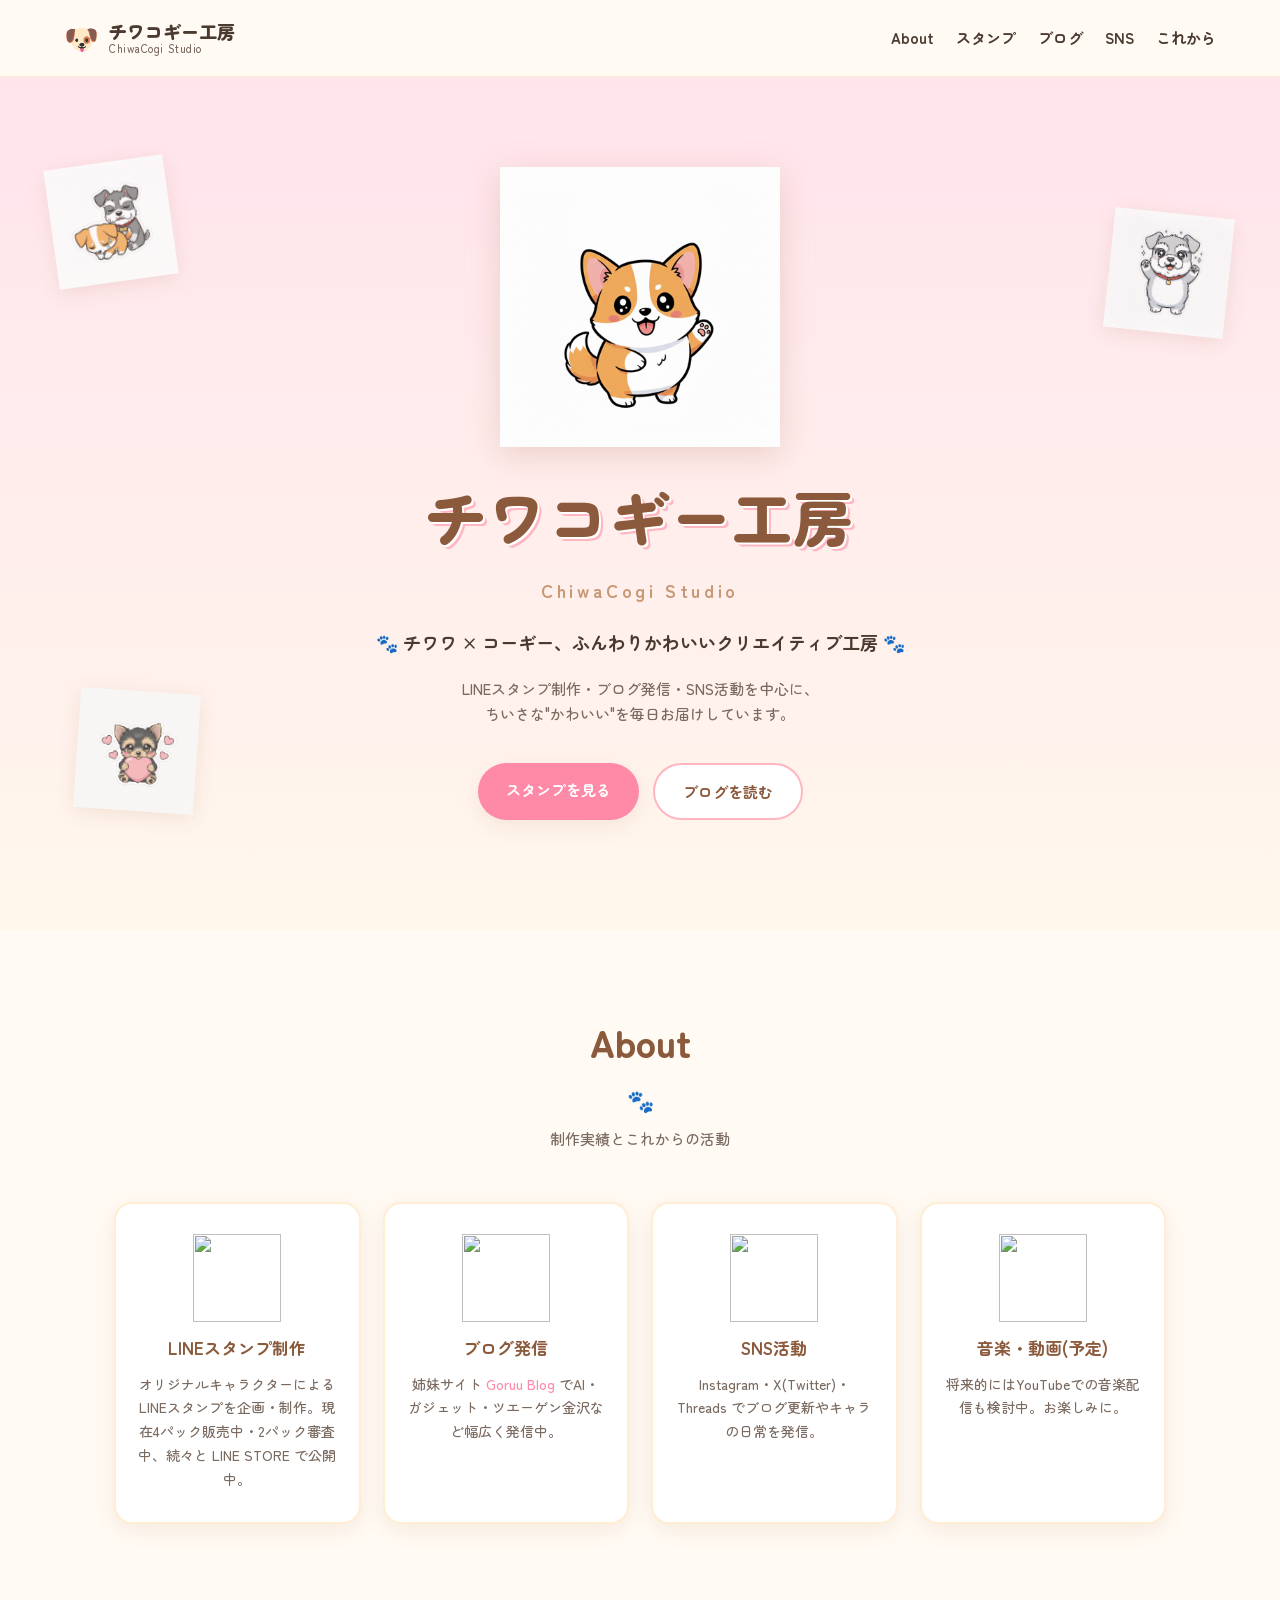
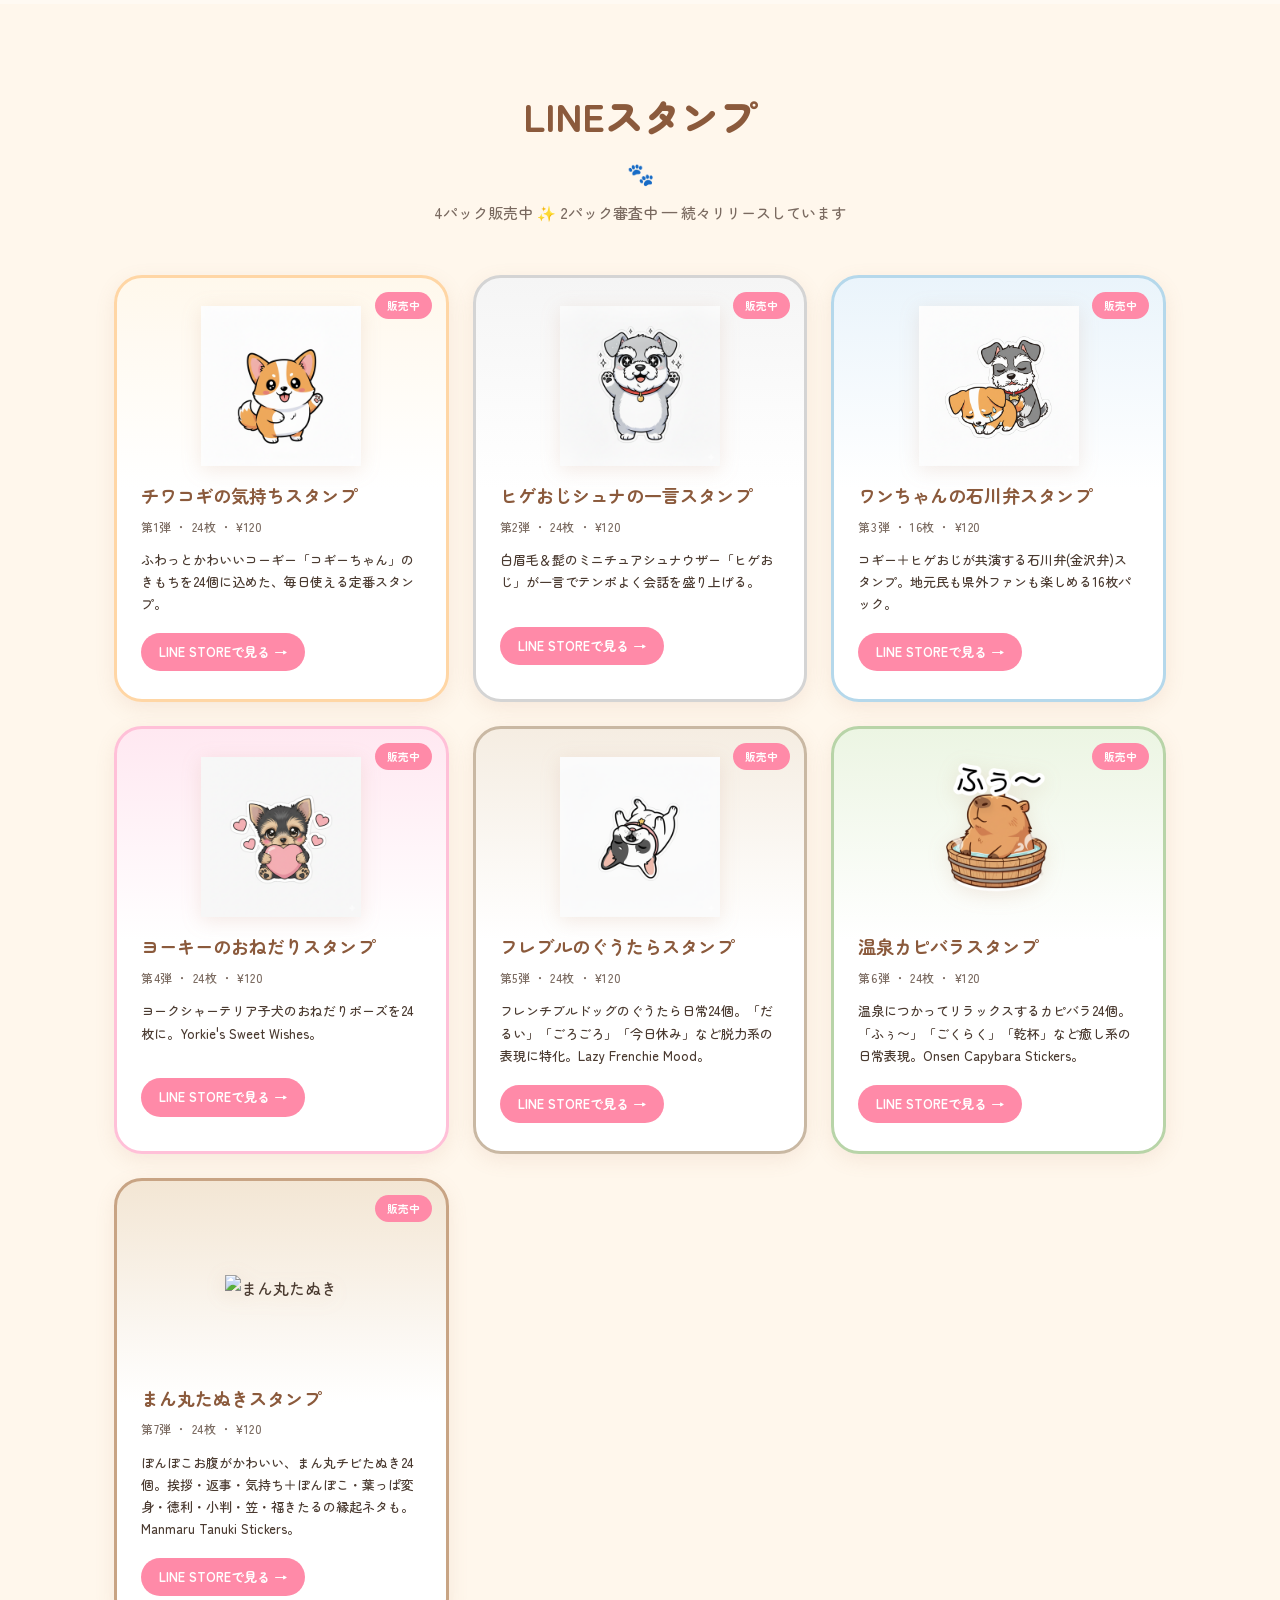
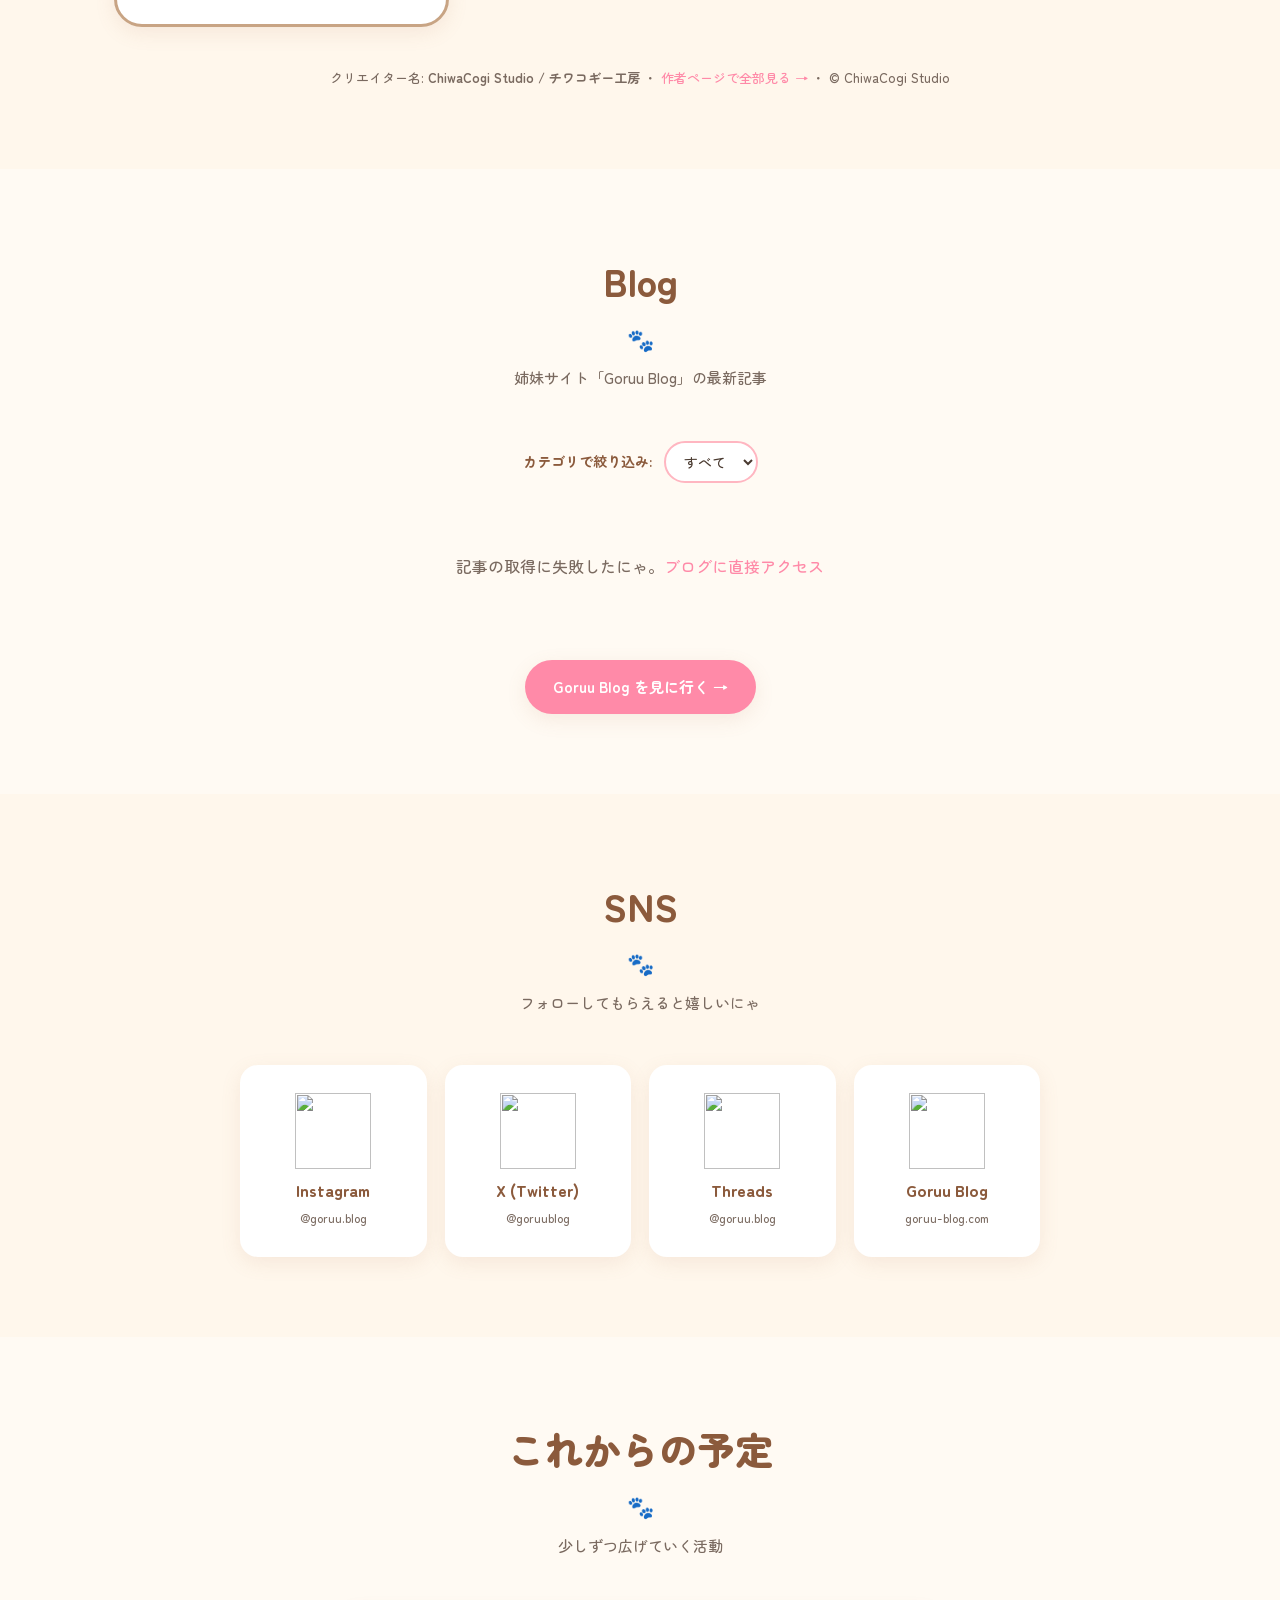
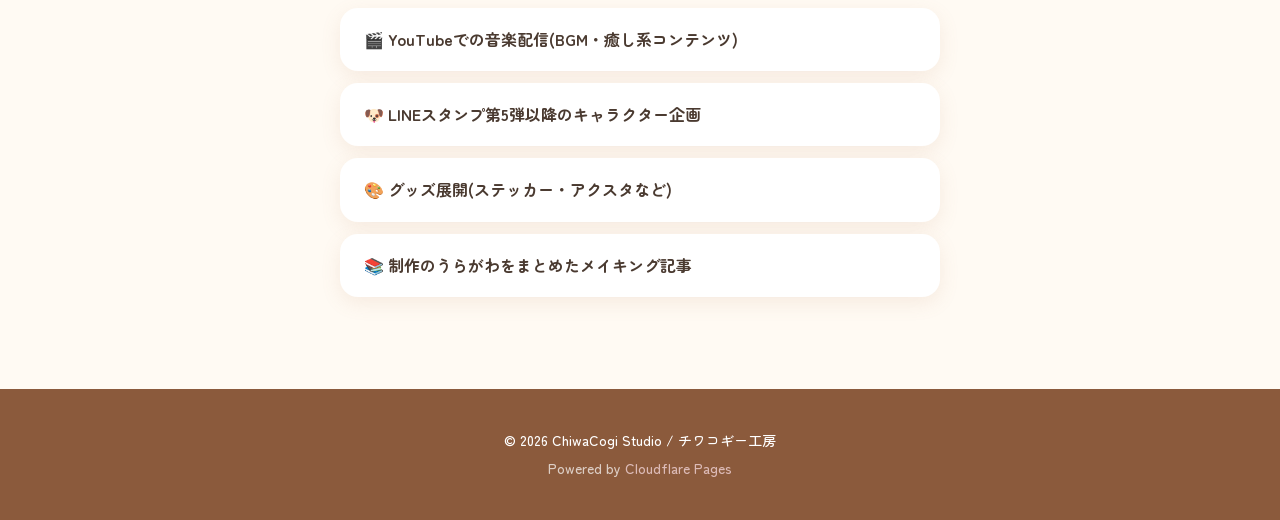
==== commit f202009f: "Add files via upload" ====
--- a/index.html
+++ b/index.html
@@ -67,22 +67,22 @@
       <p class="section-lead">制作実績とこれからの活動</p>
       <div class="about-grid">
         <div class="about-card">
-          <div class="about-icon">🎨</div>
+          <img class="about-icon" src="images/icons/01_aisatsu.png" alt="" loading="lazy">
           <h3>LINEスタンプ制作</h3>
           <p>オリジナルキャラクターによるLINEスタンプを企画・制作。現在4パック販売中・2パック審査中、続々と LINE STORE で公開中。</p>
         </div>
         <div class="about-card">
-          <div class="about-icon">📝</div>
+          <img class="about-icon" src="images/icons/18_shitsumon.png" alt="" loading="lazy">
           <h3>ブログ発信</h3>
           <p>姉妹サイト <a href="https://goruu-blog.com" target="_blank" rel="noopener">Goruu Blog</a> でAI・ガジェット・ツエーゲン金沢など幅広く発信中。</p>
         </div>
         <div class="about-card">
-          <div class="about-icon">📱</div>
+          <img class="about-icon" src="images/icons/21_yorokobu.png" alt="" loading="lazy">
           <h3>SNS活動</h3>
           <p>Instagram・X(Twitter)・Threads でブログ更新やキャラの日常を発信。</p>
         </div>
         <div class="about-card">
-          <div class="about-icon">🎵</div>
+          <img class="about-icon" src="images/icons/23_nemui.png" alt="" loading="lazy">
           <h3>音楽・動画(予定)</h3>
           <p>将来的にはYouTubeでの音楽配信も検討中。お楽しみに。</p>
         </div>
@@ -136,24 +136,34 @@
           <a href="https://line.me/S/sticker/33944323" target="_blank" rel="noopener" class="sticker-link">LINE STOREで見る →</a>
         </article>
         <article class="sticker-card sticker-card-frenchie">
-          <div class="sticker-badge sticker-badge-review">審査中</div>
+          <div class="sticker-badge sticker-badge-sale">販売中</div>
           <div class="sticker-image-wrap">
             <img src="images/stickers/frenchie_main.png" alt="フレブル" class="sticker-image" loading="lazy">
           </div>
           <h3>フレブルのぐうたらスタンプ</h3>
           <p class="sticker-meta">第5弾 ・ 24枚 ・ ¥120</p>
-          <p class="sticker-desc">フレンチブルドッグのぐうたら日常24個。「だるい」「ごろごろ」「今日休み」など脱力系の表現に特化。</p>
-          <span class="sticker-link sticker-link-disabled">承認後に公開予定</span>
+          <p class="sticker-desc">フレンチブルドッグのぐうたら日常24個。「だるい」「ごろごろ」「今日休み」など脱力系の表現に特化。Lazy Frenchie Mood。</p>
+          <a href="https://line.me/S/sticker/33986056" target="_blank" rel="noopener" class="sticker-link">LINE STOREで見る →</a>
         </article>
         <article class="sticker-card sticker-card-capybara">
-          <div class="sticker-badge sticker-badge-review">審査中</div>
+          <div class="sticker-badge sticker-badge-sale">販売中</div>
           <div class="sticker-image-wrap">
             <img src="images/stickers/capybara_main.png" alt="温泉カピバラ" class="sticker-image" loading="lazy">
           </div>
           <h3>温泉カピバラスタンプ</h3>
           <p class="sticker-meta">第6弾 ・ 24枚 ・ ¥120</p>
-          <p class="sticker-desc">温泉につかってリラックスするカピバラ24個。「ふぅ〜」「ごくらく」「乾杯」など癒し系の日常表現。</p>
-          <span class="sticker-link sticker-link-disabled">承認後に公開予定</span>
+          <p class="sticker-desc">温泉につかってリラックスするカピバラ24個。「ふぅ〜」「ごくらく」「乾杯」など癒し系の日常表現。Onsen Capybara Stickers。</p>
+          <a href="https://line.me/S/sticker/33988870" target="_blank" rel="noopener" class="sticker-link">LINE STOREで見る →</a>
+        </article>
+        <article class="sticker-card sticker-card-tanuki">
+          <div class="sticker-badge sticker-badge-sale">販売中</div>
+          <div class="sticker-image-wrap">
+            <img src="images/stickers/tanuki_main.png" alt="まん丸たぬき" class="sticker-image" loading="lazy">
+          </div>
+          <h3>まん丸たぬきスタンプ</h3>
+          <p class="sticker-meta">第7弾 ・ 24枚 ・ ¥120</p>
+          <p class="sticker-desc">ぽんぽこお腹がかわいい、まん丸チビたぬき24個。挨拶・返事・気持ち＋ぽんぽこ・葉っぱ変身・徳利・小判・笠・福きたるの縁起ネタも。Manmaru Tanuki Stickers。</p>
+          <a href="https://line.me/S/sticker/33994344" target="_blank" rel="noopener" class="sticker-link">LINE STOREで見る →</a>
         </article>
       </div>
       <p class="sticker-footer">クリエイター名: <strong>ChiwaCogi Studio / チワコギー工房</strong> ・ <a href="https://line.me/S/shop/sticker/author/6123511" target="_blank" rel="noopener">作者ページで全部見る →</a> ・ © ChiwaCogi Studio</p>
@@ -188,22 +198,22 @@
       <p class="section-lead">フォローしてもらえると嬉しいにゃ</p>
       <div class="sns-grid">
         <a href="https://www.instagram.com/goruu.blog" target="_blank" rel="noopener" class="sns-card sns-instagram">
-          <div class="sns-icon">📷</div>
+          <img class="sns-icon" src="images/icons/16_love.png" alt="" loading="lazy">
           <div class="sns-name">Instagram</div>
           <div class="sns-handle">@goruu.blog</div>
         </a>
         <a href="https://x.com/goruublog" target="_blank" rel="noopener" class="sns-card sns-x">
-          <div class="sns-icon">𝕏</div>
+          <img class="sns-icon" src="images/icons/08_warau.png" alt="" loading="lazy">
           <div class="sns-name">X (Twitter)</div>
           <div class="sns-handle">@goruublog</div>
         </a>
         <a href="https://www.threads.net/@goruu.blog" target="_blank" rel="noopener" class="sns-card sns-threads">
-          <div class="sns-icon">🧵</div>
+          <img class="sns-icon" src="images/icons/13_ouen.png" alt="" loading="lazy">
           <div class="sns-name">Threads</div>
           <div class="sns-handle">@goruu.blog</div>
         </a>
         <a href="https://goruu-blog.com" target="_blank" rel="noopener" class="sns-card sns-blog">
-          <div class="sns-icon">📝</div>
+          <img class="sns-icon" src="images/icons/19_hakushu.png" alt="" loading="lazy">
           <div class="sns-name">Goruu Blog</div>
           <div class="sns-handle">goruu-blog.com</div>
         </a>
--- a/style.css
+++ b/style.css
@@ -213,7 +213,7 @@
   transition: transform 0.2s, box-shadow 0.2s;
 }
 .about-card:hover { transform: translateY(-4px); box-shadow: var(--shadow-hover); }
-.about-icon { font-size: 44px; margin-bottom: 12px; }
+.about-icon { width: 88px; height: 88px; margin: 0 auto 12px; object-fit: contain; display: block; }
 .about-card h3 { color: var(--brown); margin-bottom: 10px; font-size: 17px; }
 .about-card p { font-size: 14px; color: var(--text-soft); }
 
@@ -240,6 +240,7 @@
 .sticker-card-yorkie { border-color: #ffc0d8; background: linear-gradient(180deg, #ffe8f1 0%, #fff 50%); }
 .sticker-card-frenchie { border-color: #c9b8a3; background: linear-gradient(180deg, #f5ede2 0%, #fff 50%); }
 .sticker-card-capybara { border-color: #b8d4a8; background: linear-gradient(180deg, #ecf5e3 0%, #fff 50%); }
+.sticker-card-tanuki { border-color: #c8a484; background: linear-gradient(180deg, #f3e6d4 0%, #fff 50%); }
 .sticker-badge {
   position: absolute;
   top: 14px;
@@ -393,11 +394,9 @@
   transition: transform 0.2s, box-shadow 0.2s;
 }
 .sns-card:hover { transform: translateY(-4px); box-shadow: var(--shadow-hover); opacity: 1; }
-.sns-icon { font-size: 38px; margin-bottom: 8px; }
+.sns-icon { width: 76px; height: 76px; margin: 0 auto 8px; object-fit: contain; display: block; }
 .sns-name { font-weight: 900; color: var(--brown); margin-bottom: 4px; }
 .sns-handle { font-size: 12px; color: var(--text-soft); }
-.sns-x .sns-icon { color: #000; font-weight: 900; }
-.sns-instagram .sns-icon { filter: hue-rotate(0deg); }
 
 /* Future */
 .future-list {
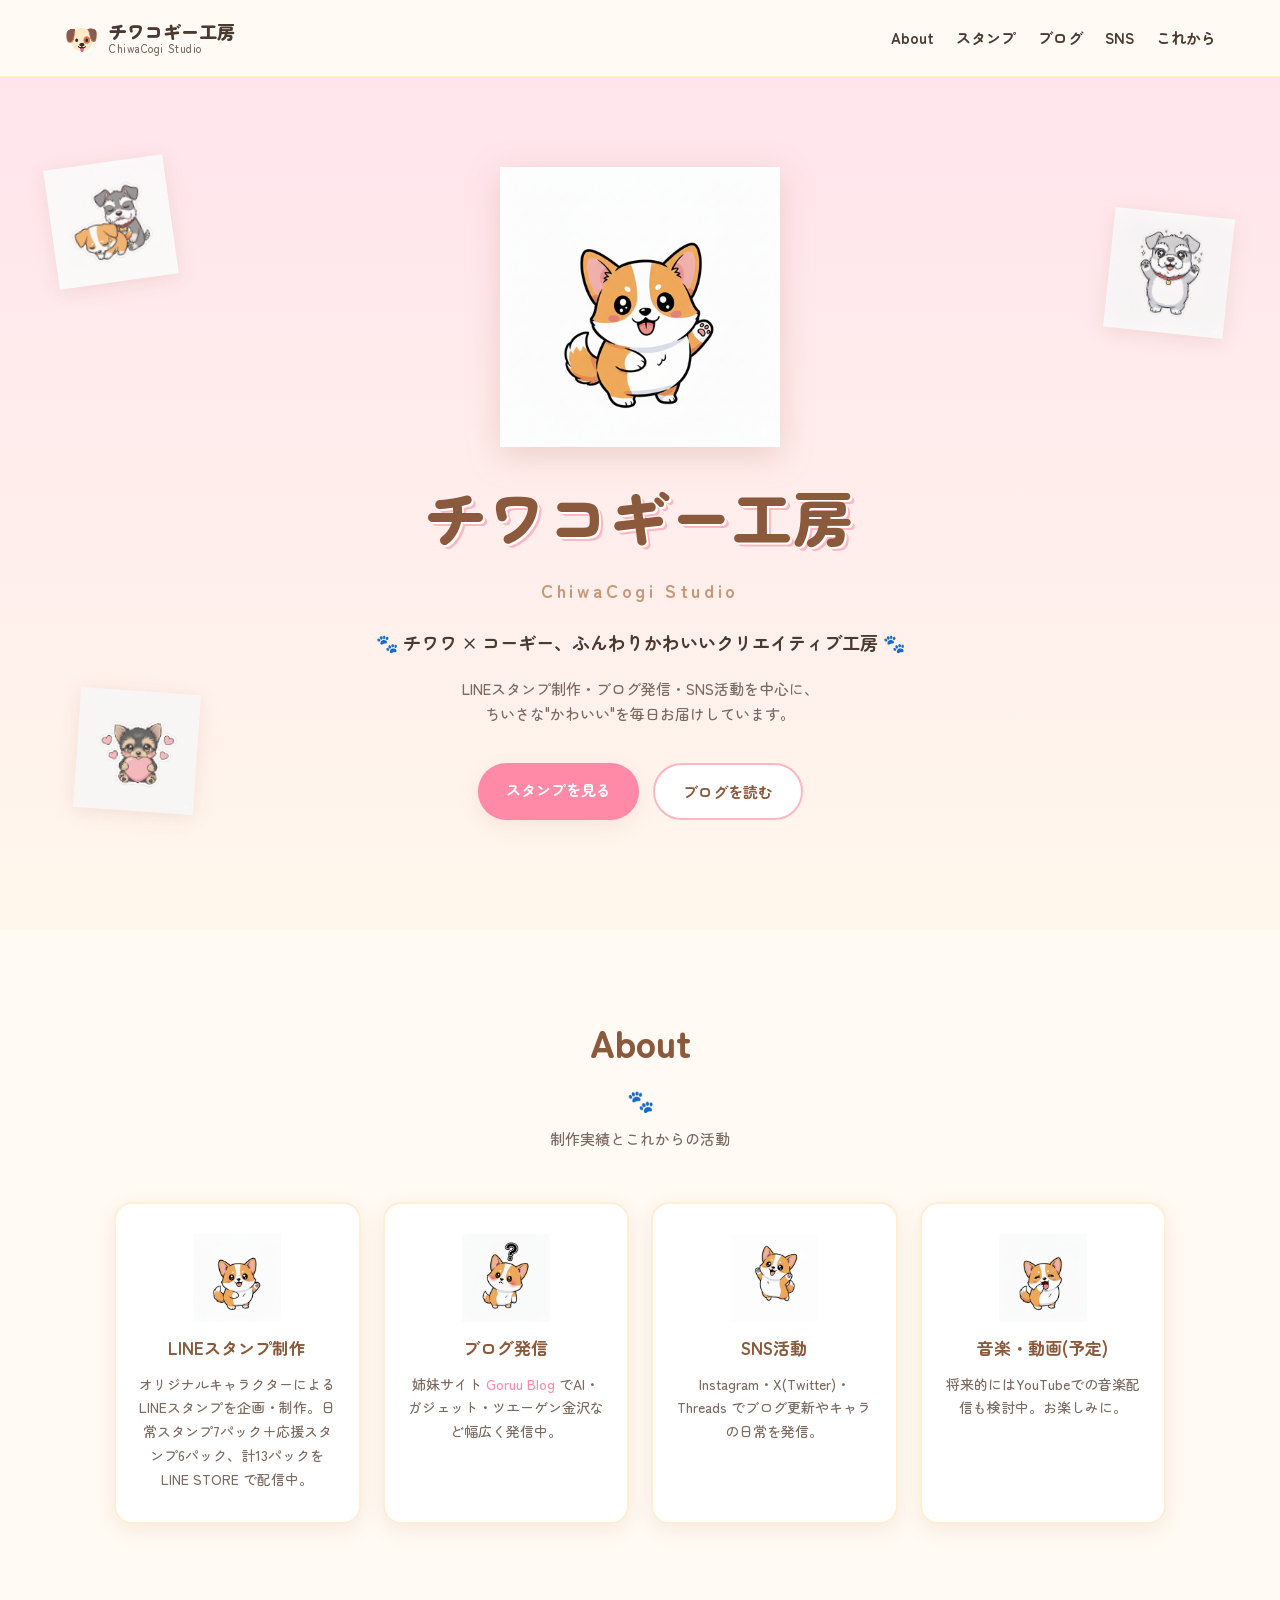
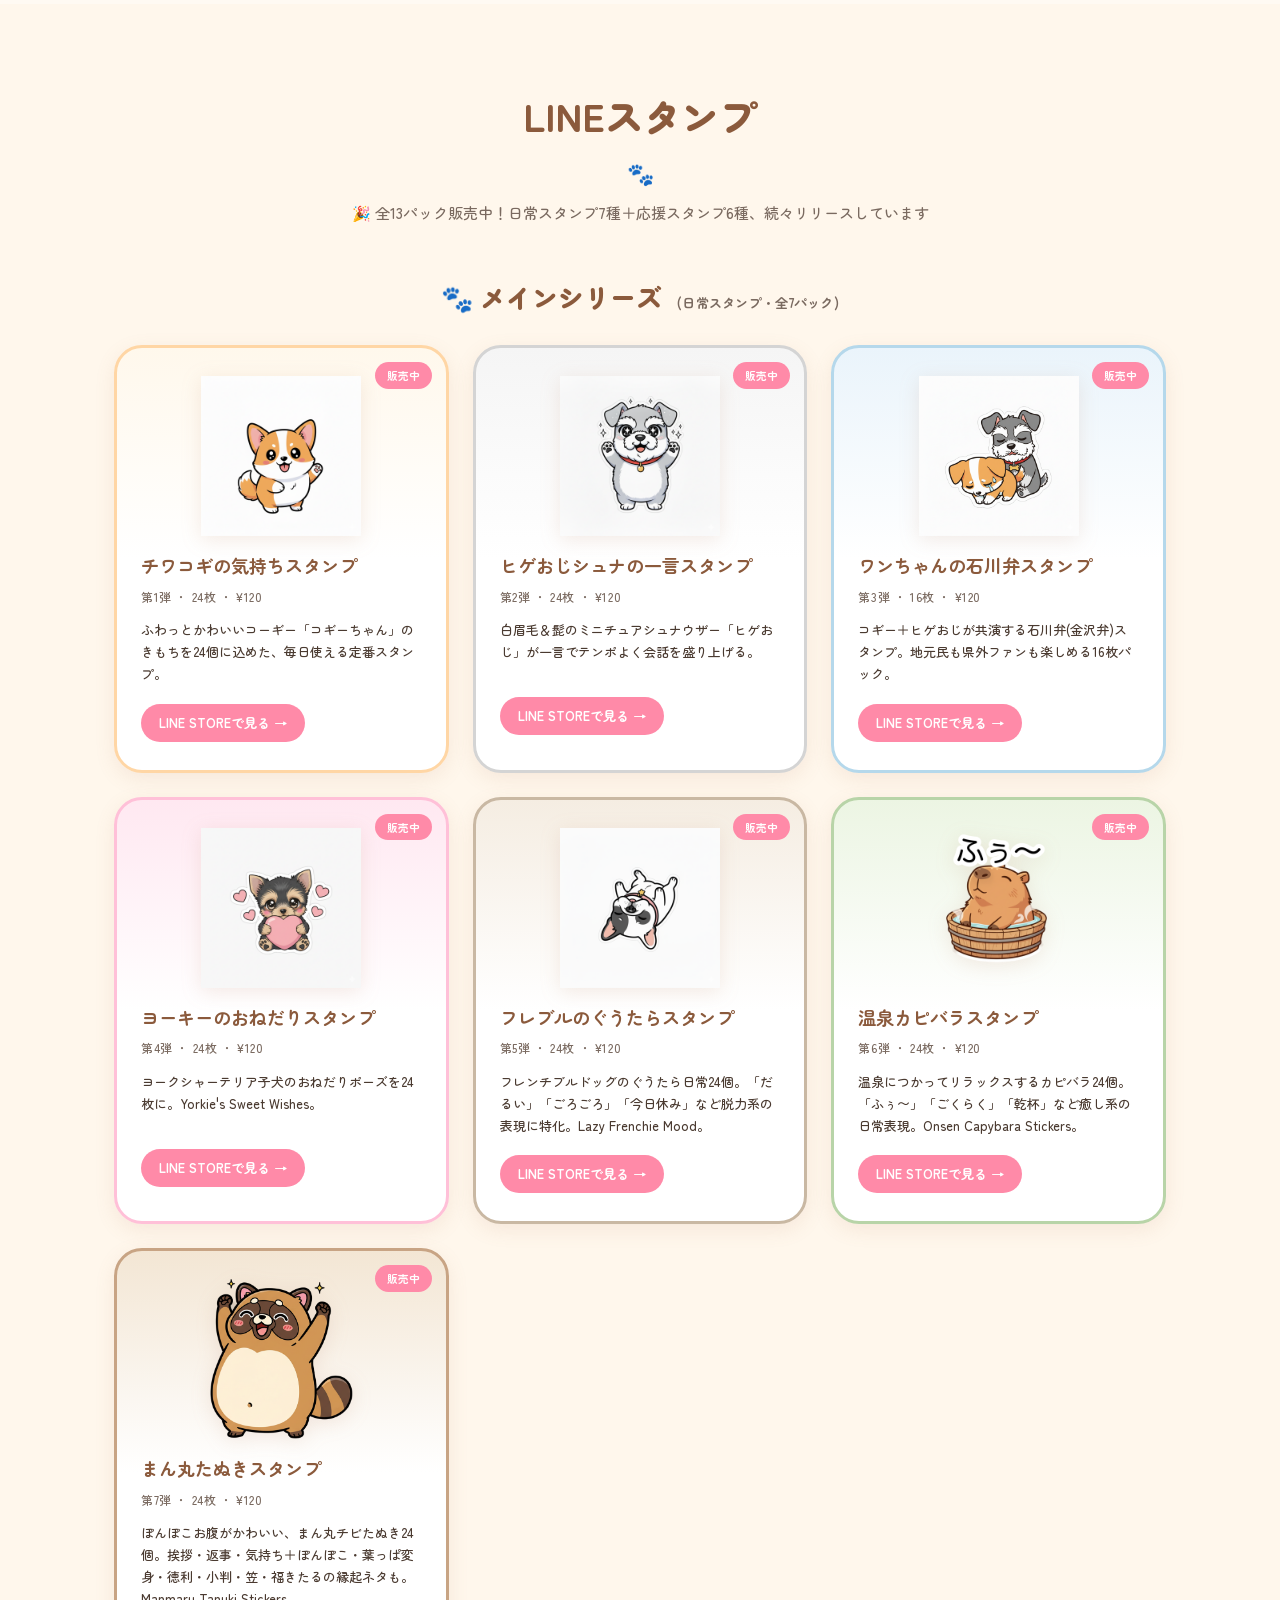
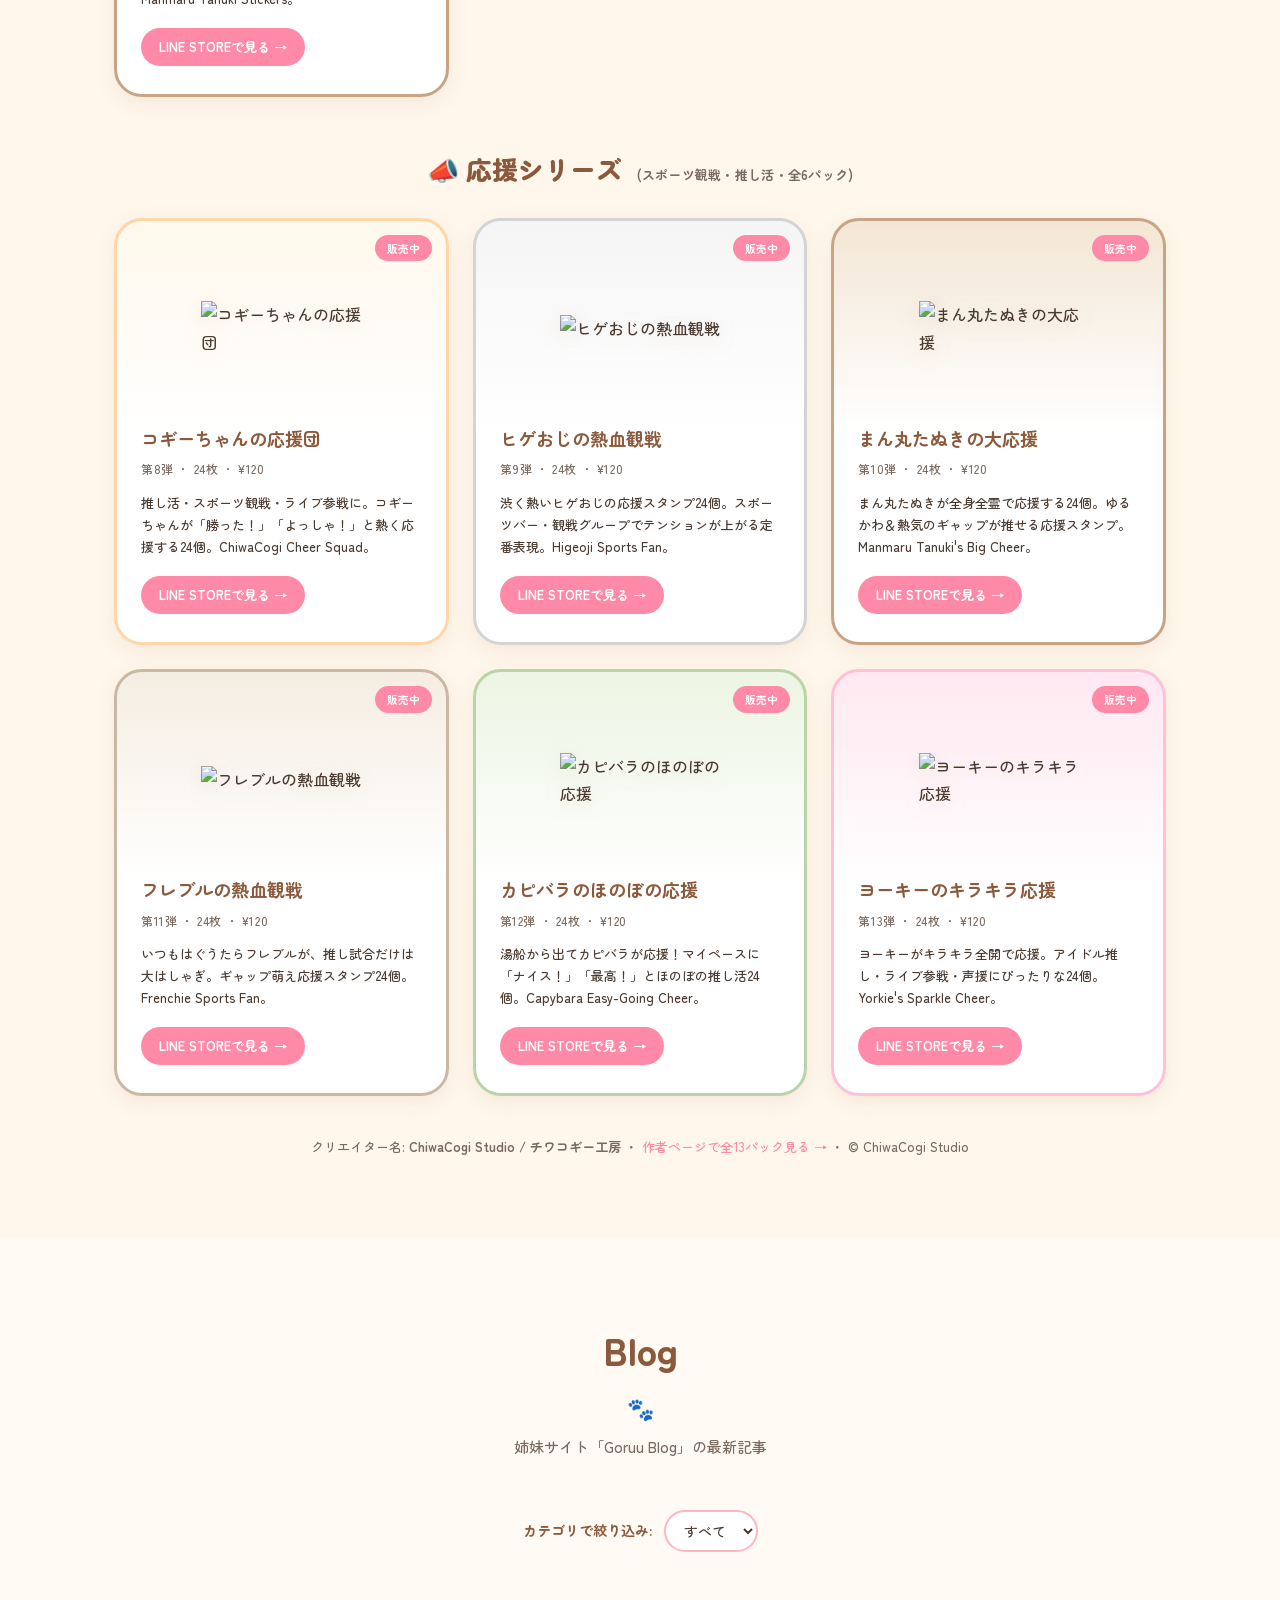
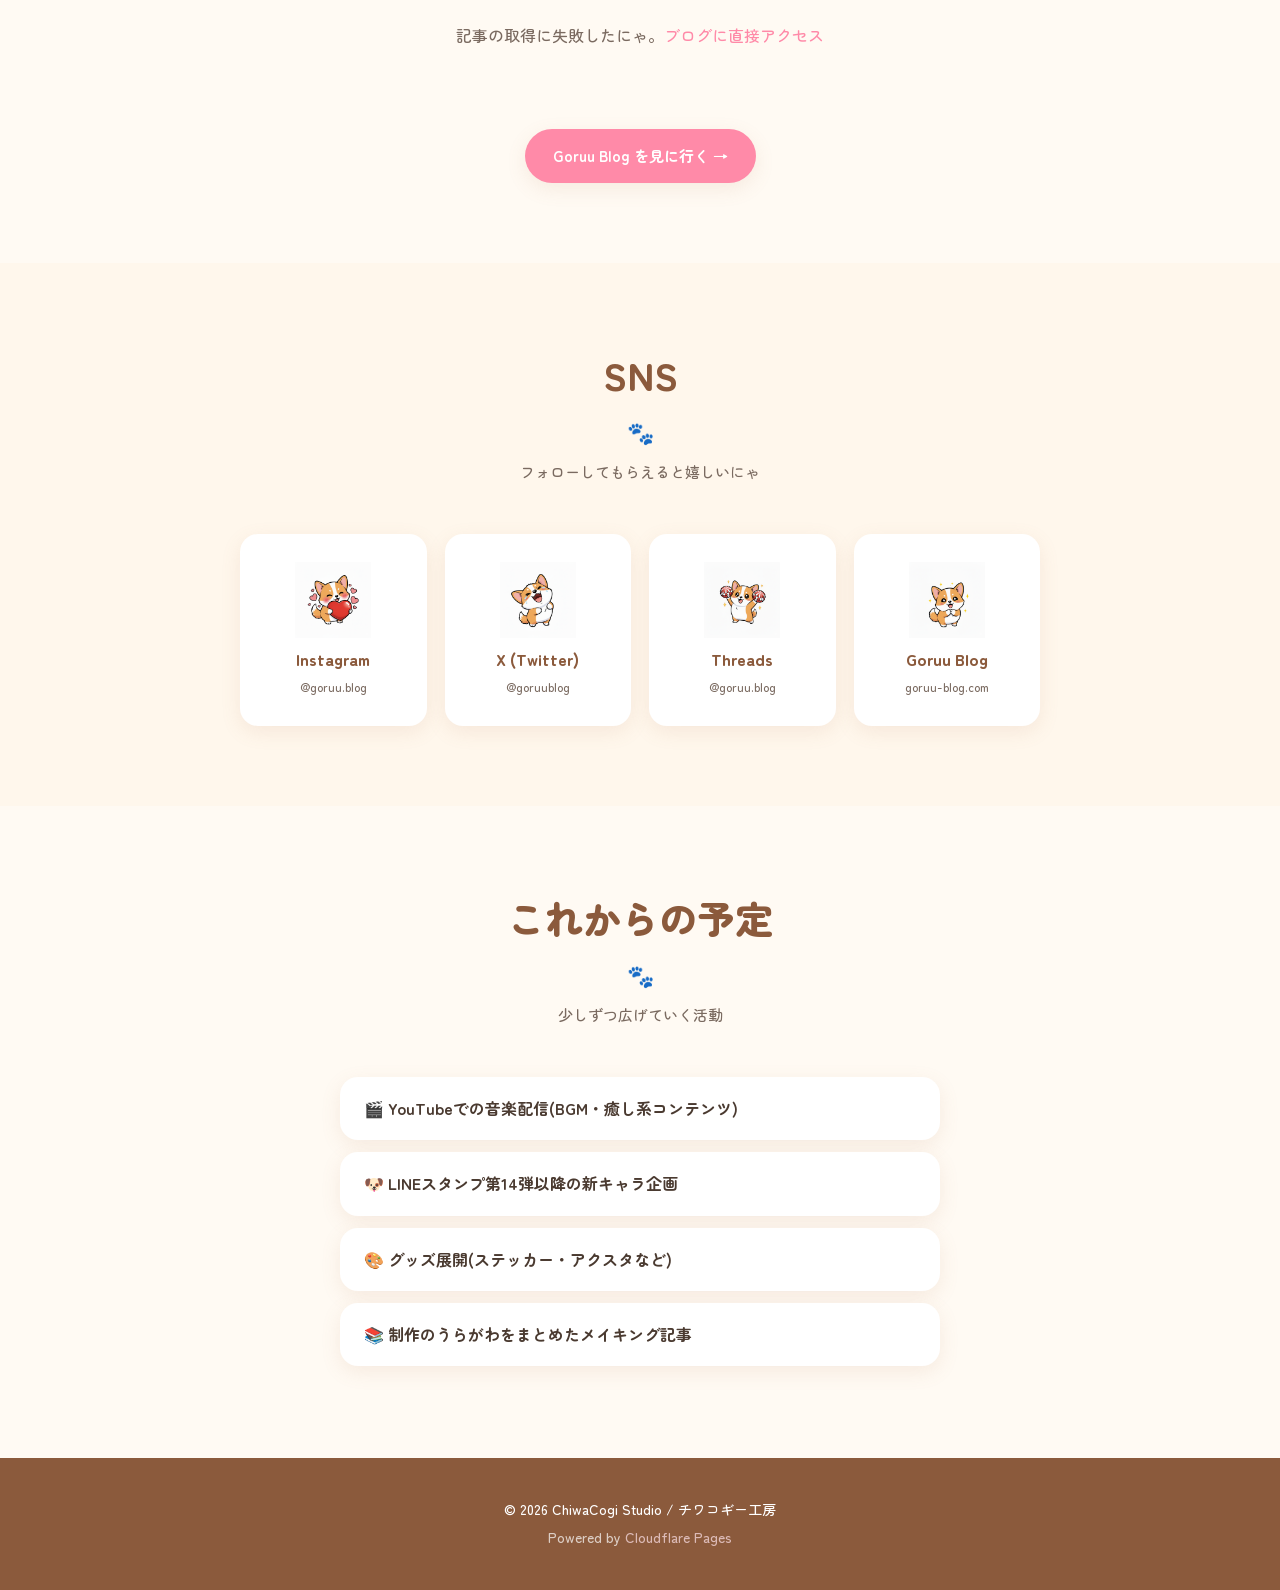
==== commit a10b1098: "Add files via upload" ====
--- a/index.html
+++ b/index.html
@@ -69,7 +69,7 @@
         <div class="about-card">
           <img class="about-icon" src="images/icons/01_aisatsu.png" alt="" loading="lazy">
           <h3>LINEスタンプ制作</h3>
-          <p>オリジナルキャラクターによるLINEスタンプを企画・制作。現在4パック販売中・2パック審査中、続々と LINE STORE で公開中。</p>
+          <p>オリジナルキャラクターによるLINEスタンプを企画・制作。日常スタンプ7パック＋応援スタンプ6パック、計13パックを LINE STORE で配信中。</p>
         </div>
         <div class="about-card">
           <img class="about-icon" src="images/icons/18_shitsumon.png" alt="" loading="lazy">
@@ -93,7 +93,9 @@
   <section id="stickers" class="section section-cream">
     <div class="container">
       <h2 class="section-title">LINEスタンプ</h2>
-      <p class="section-lead">4パック販売中 ✨ 2パック審査中 — 続々リリースしています</p>
+      <p class="section-lead">🎉 全13パック販売中！日常スタンプ7種＋応援スタンプ6種、続々リリースしています</p>
+
+      <h3 class="sticker-subtitle">🐾 メインシリーズ <span class="sticker-count">(日常スタンプ・全7パック)</span></h3>
       <div class="sticker-grid">
         <article class="sticker-card sticker-card-cogy">
           <div class="sticker-badge sticker-badge-sale">販売中</div>
@@ -166,7 +168,72 @@
           <a href="https://line.me/S/sticker/33994344" target="_blank" rel="noopener" class="sticker-link">LINE STOREで見る →</a>
         </article>
       </div>
-      <p class="sticker-footer">クリエイター名: <strong>ChiwaCogi Studio / チワコギー工房</strong> ・ <a href="https://line.me/S/shop/sticker/author/6123511" target="_blank" rel="noopener">作者ページで全部見る →</a> ・ © ChiwaCogi Studio</p>
+
+      <h3 class="sticker-subtitle">📣 応援シリーズ <span class="sticker-count">(スポーツ観戦・推し活・全6パック)</span></h3>
+      <div class="sticker-grid">
+        <article class="sticker-card sticker-card-cogy">
+          <div class="sticker-badge sticker-badge-sale">販売中</div>
+          <div class="sticker-image-wrap">
+            <img src="images/stickers/cogy_cheer.png" alt="コギーちゃんの応援団" class="sticker-image" loading="lazy">
+          </div>
+          <h3>コギーちゃんの応援団</h3>
+          <p class="sticker-meta">第8弾 ・ 24枚 ・ ¥120</p>
+          <p class="sticker-desc">推し活・スポーツ観戦・ライブ参戦に。コギーちゃんが「勝った！」「よっしゃ！」と熱く応援する24個。ChiwaCogi Cheer Squad。</p>
+          <a href="https://line.me/S/sticker/33998063" target="_blank" rel="noopener" class="sticker-link">LINE STOREで見る →</a>
+        </article>
+        <article class="sticker-card sticker-card-higeoji">
+          <div class="sticker-badge sticker-badge-sale">販売中</div>
+          <div class="sticker-image-wrap">
+            <img src="images/stickers/higeoji_cheer.png" alt="ヒゲおじの熱血観戦" class="sticker-image" loading="lazy">
+          </div>
+          <h3>ヒゲおじの熱血観戦</h3>
+          <p class="sticker-meta">第9弾 ・ 24枚 ・ ¥120</p>
+          <p class="sticker-desc">渋く熱いヒゲおじの応援スタンプ24個。スポーツバー・観戦グループでテンションが上がる定番表現。Higeoji Sports Fan。</p>
+          <a href="https://line.me/S/sticker/33998038" target="_blank" rel="noopener" class="sticker-link">LINE STOREで見る →</a>
+        </article>
+        <article class="sticker-card sticker-card-tanuki">
+          <div class="sticker-badge sticker-badge-sale">販売中</div>
+          <div class="sticker-image-wrap">
+            <img src="images/stickers/tanuki_cheer.png" alt="まん丸たぬきの大応援" class="sticker-image" loading="lazy">
+          </div>
+          <h3>まん丸たぬきの大応援</h3>
+          <p class="sticker-meta">第10弾 ・ 24枚 ・ ¥120</p>
+          <p class="sticker-desc">まん丸たぬきが全身全霊で応援する24個。ゆるかわ＆熱気のギャップが推せる応援スタンプ。Manmaru Tanuki's Big Cheer。</p>
+          <a href="https://line.me/S/sticker/33998084" target="_blank" rel="noopener" class="sticker-link">LINE STOREで見る →</a>
+        </article>
+        <article class="sticker-card sticker-card-frenchie">
+          <div class="sticker-badge sticker-badge-sale">販売中</div>
+          <div class="sticker-image-wrap">
+            <img src="images/stickers/frenchie_cheer.png" alt="フレブルの熱血観戦" class="sticker-image" loading="lazy">
+          </div>
+          <h3>フレブルの熱血観戦</h3>
+          <p class="sticker-meta">第11弾 ・ 24枚 ・ ¥120</p>
+          <p class="sticker-desc">いつもはぐうたらフレブルが、推し試合だけは大はしゃぎ。ギャップ萌え応援スタンプ24個。Frenchie Sports Fan。</p>
+          <a href="https://line.me/S/sticker/33998082" target="_blank" rel="noopener" class="sticker-link">LINE STOREで見る →</a>
+        </article>
+        <article class="sticker-card sticker-card-capybara">
+          <div class="sticker-badge sticker-badge-sale">販売中</div>
+          <div class="sticker-image-wrap">
+            <img src="images/stickers/capybara_cheer.png" alt="カピバラのほのぼの応援" class="sticker-image" loading="lazy">
+          </div>
+          <h3>カピバラのほのぼの応援</h3>
+          <p class="sticker-meta">第12弾 ・ 24枚 ・ ¥120</p>
+          <p class="sticker-desc">湯船から出てカピバラが応援！マイペースに「ナイス！」「最高！」とほのぼの推し活24個。Capybara Easy-Going Cheer。</p>
+          <a href="https://line.me/S/sticker/33998090" target="_blank" rel="noopener" class="sticker-link">LINE STOREで見る →</a>
+        </article>
+        <article class="sticker-card sticker-card-yorkie">
+          <div class="sticker-badge sticker-badge-sale">販売中</div>
+          <div class="sticker-image-wrap">
+            <img src="images/stickers/yorkie_cheer.png" alt="ヨーキーのキラキラ応援" class="sticker-image" loading="lazy">
+          </div>
+          <h3>ヨーキーのキラキラ応援</h3>
+          <p class="sticker-meta">第13弾 ・ 24枚 ・ ¥120</p>
+          <p class="sticker-desc">ヨーキーがキラキラ全開で応援。アイドル推し・ライブ参戦・声援にぴったりな24個。Yorkie's Sparkle Cheer。</p>
+          <a href="https://line.me/S/sticker/33998262" target="_blank" rel="noopener" class="sticker-link">LINE STOREで見る →</a>
+        </article>
+      </div>
+
+      <p class="sticker-footer">クリエイター名: <strong>ChiwaCogi Studio / チワコギー工房</strong> ・ <a href="https://line.me/S/shop/sticker/author/6123511" target="_blank" rel="noopener">作者ページで全13パック見る →</a> ・ © ChiwaCogi Studio</p>
     </div>
   </section>
 
@@ -227,7 +294,7 @@
       <p class="section-lead">少しずつ広げていく活動</p>
       <ul class="future-list">
         <li>🎬 YouTubeでの音楽配信(BGM・癒し系コンテンツ)</li>
-        <li>🐶 LINEスタンプ第5弾以降のキャラクター企画</li>
+        <li>🐶 LINEスタンプ第14弾以降の新キャラ企画</li>
         <li>🎨 グッズ展開(ステッカー・アクスタなど)</li>
         <li>📚 制作のうらがわをまとめたメイキング記事</li>
       </ul>
--- a/style.css
+++ b/style.css
@@ -240,6 +240,27 @@
 .sticker-card-yorkie { border-color: #ffc0d8; background: linear-gradient(180deg, #ffe8f1 0%, #fff 50%); }
 .sticker-card-frenchie { border-color: #c9b8a3; background: linear-gradient(180deg, #f5ede2 0%, #fff 50%); }
 .sticker-card-capybara { border-color: #b8d4a8; background: linear-gradient(180deg, #ecf5e3 0%, #fff 50%); }
+.sticker-card-tanuki { border-color: #d4a373; background: linear-gradient(180deg, #faedcd 0%, #fff 50%); }
+
+.sticker-subtitle {
+  text-align: center;
+  font-size: clamp(20px, 3vw, 26px);
+  color: var(--brown);
+  margin: 50px 0 26px;
+  font-weight: 900;
+}
+.sticker-subtitle:first-of-type { margin-top: 10px; }
+.sticker-count {
+  display: inline-block;
+  font-size: 13px;
+  font-weight: 700;
+  color: var(--text-soft);
+  margin-left: 8px;
+  letter-spacing: 0.02em;
+}
+@media (max-width: 600px) {
+  .sticker-count { display: block; margin-left: 0; margin-top: 4px; }
+}
 .sticker-card-tanuki { border-color: #c8a484; background: linear-gradient(180deg, #f3e6d4 0%, #fff 50%); }
 .sticker-badge {
   position: absolute;
